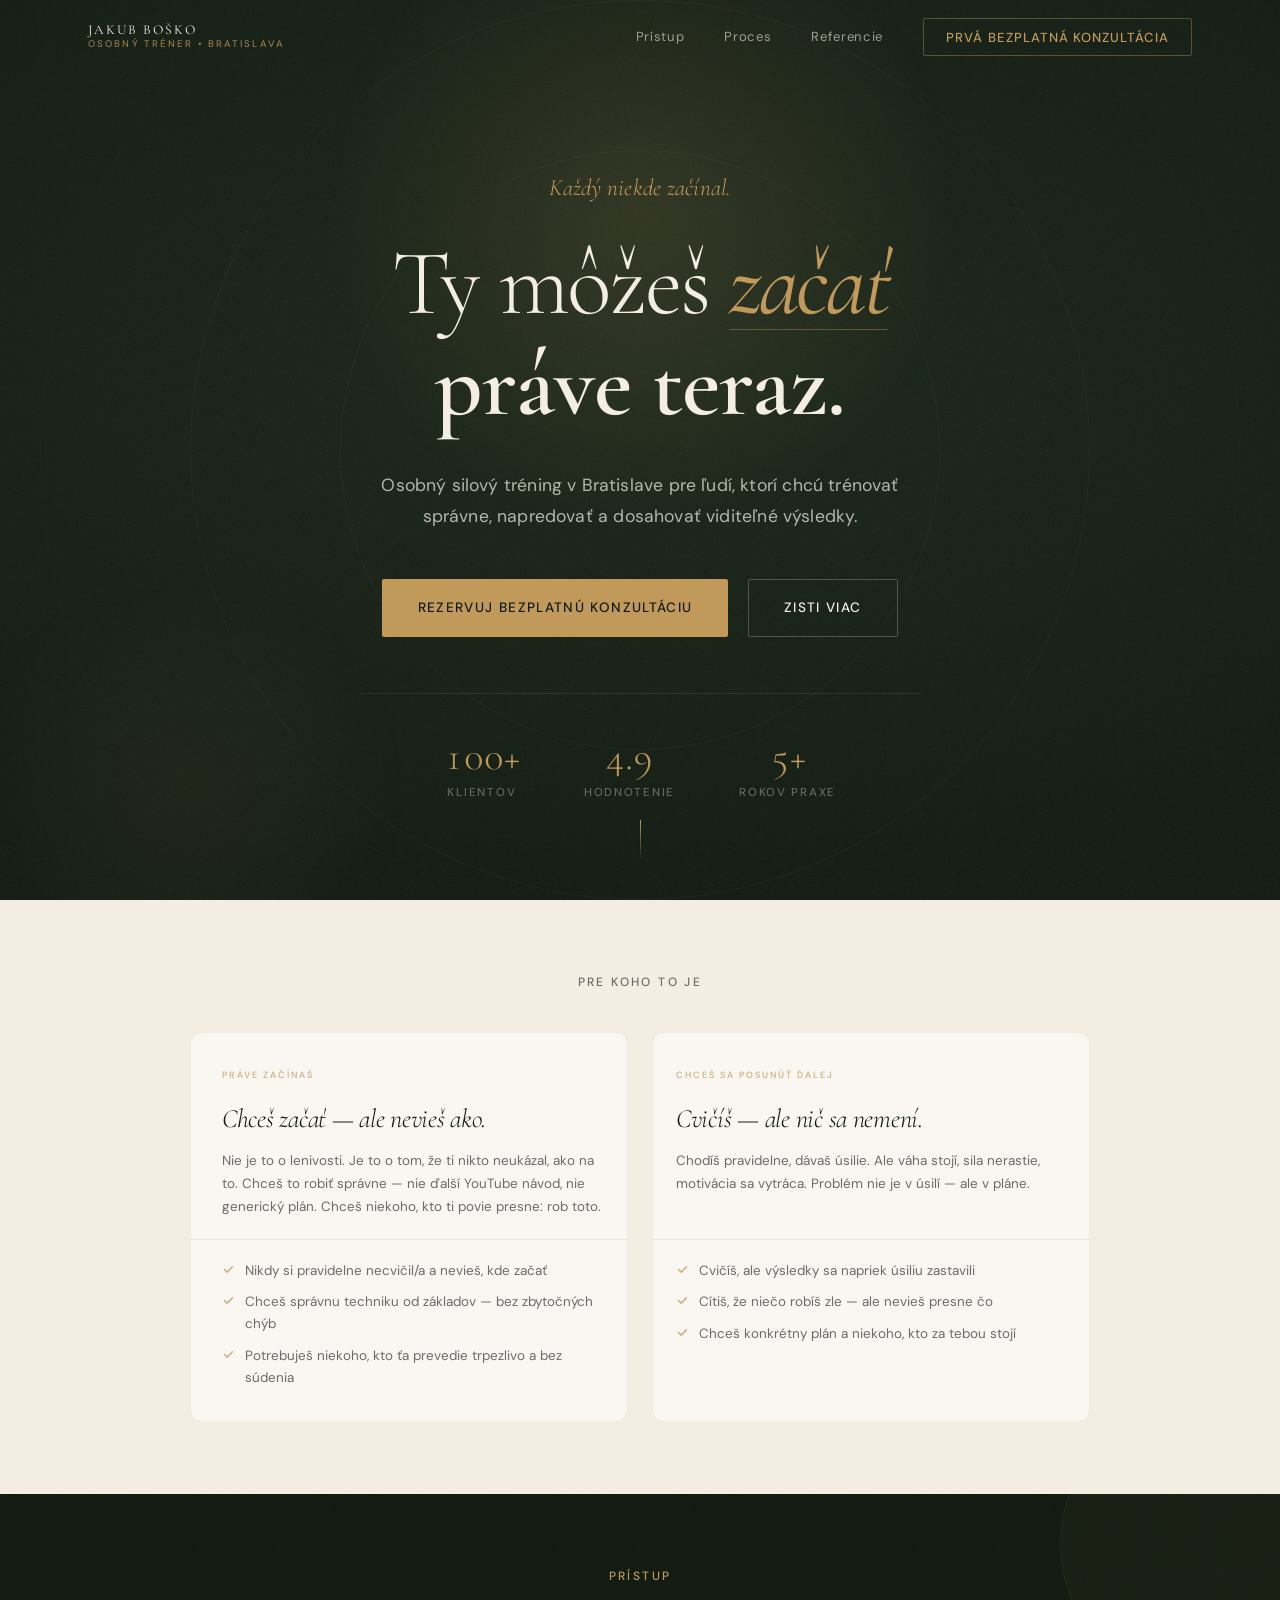
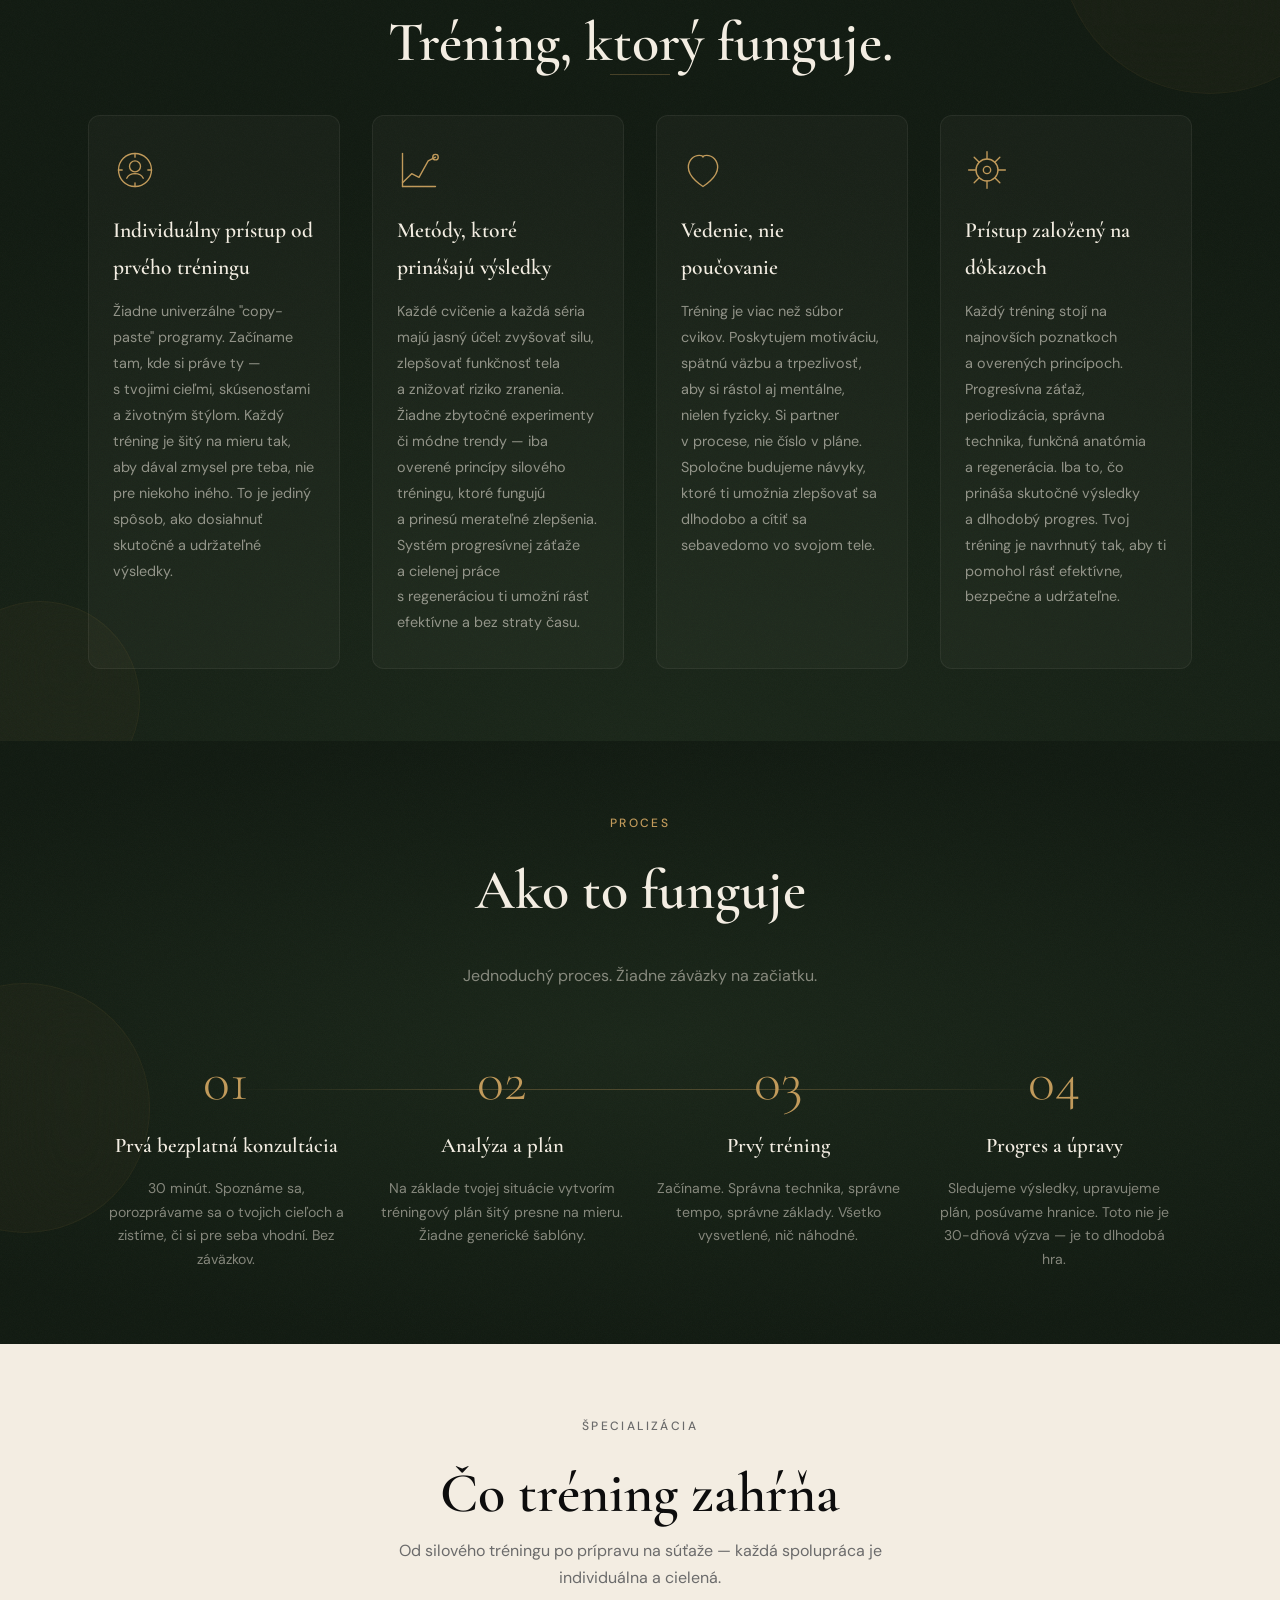
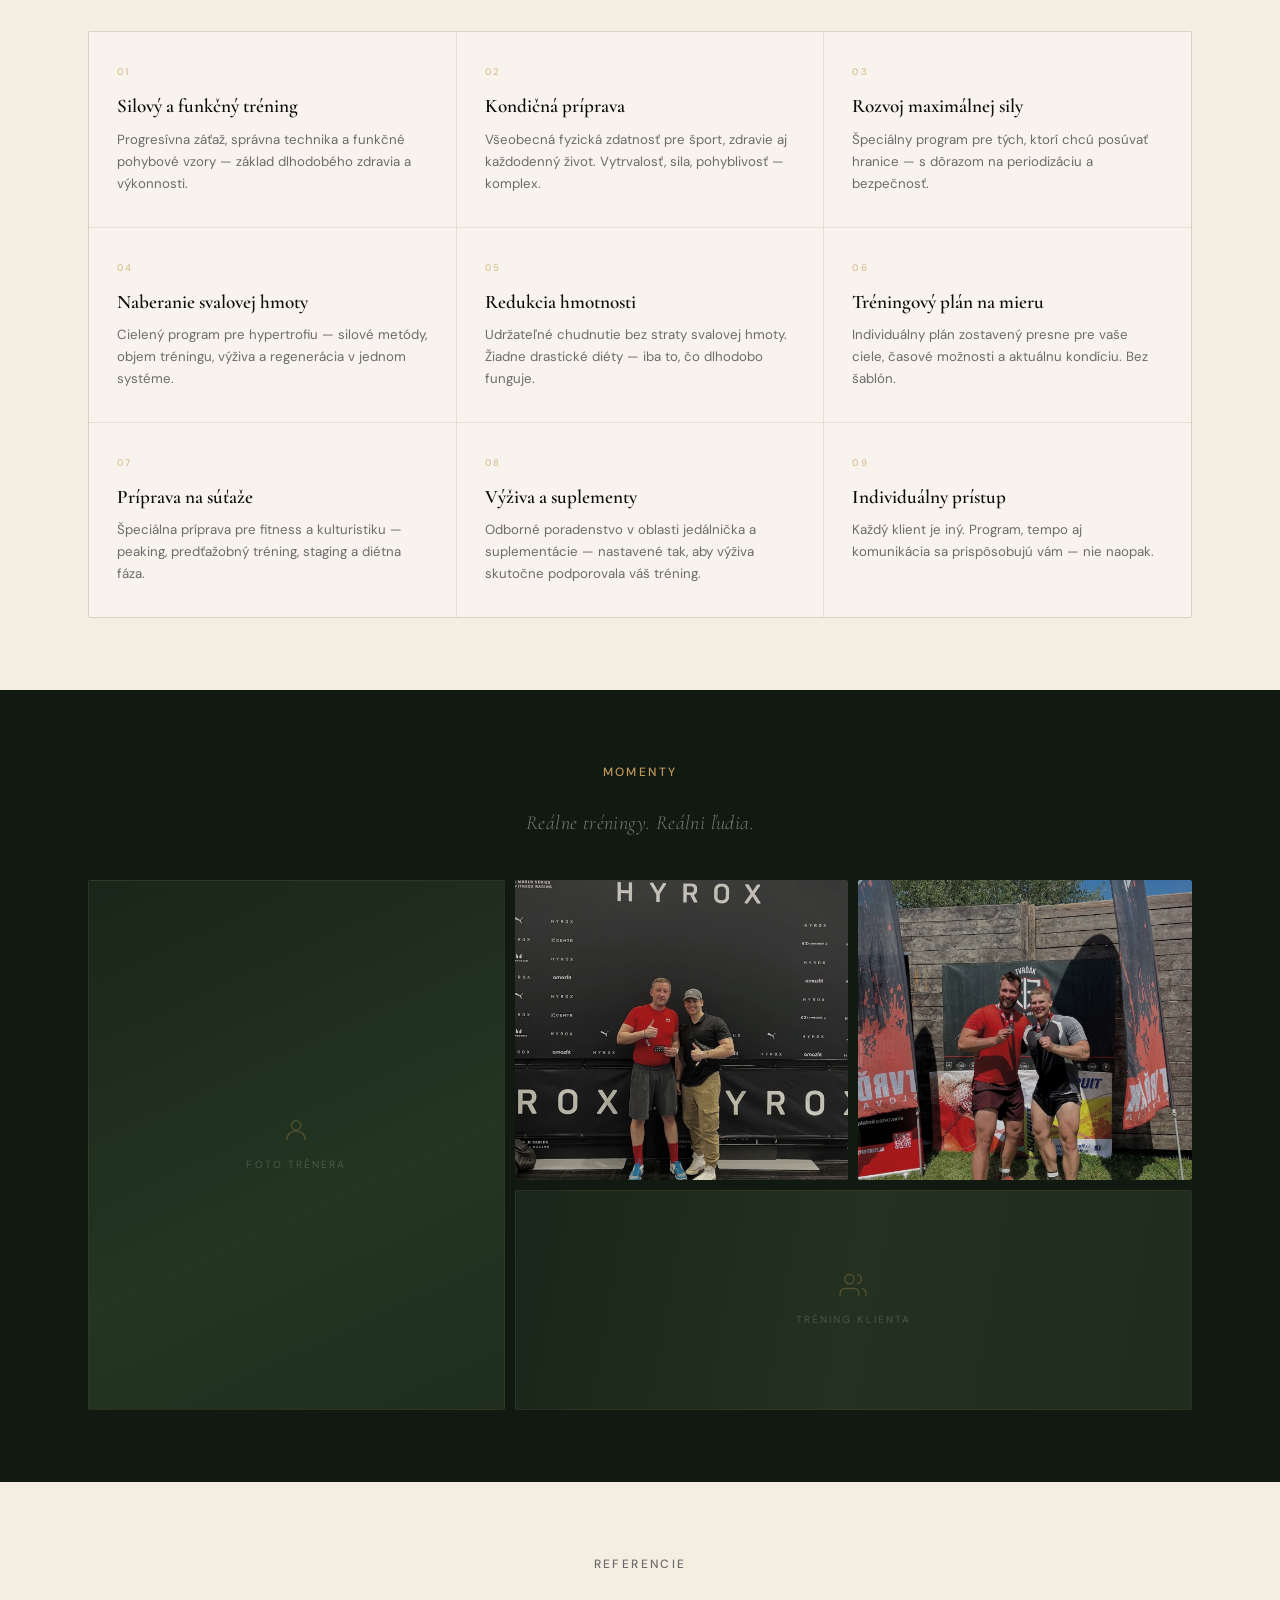
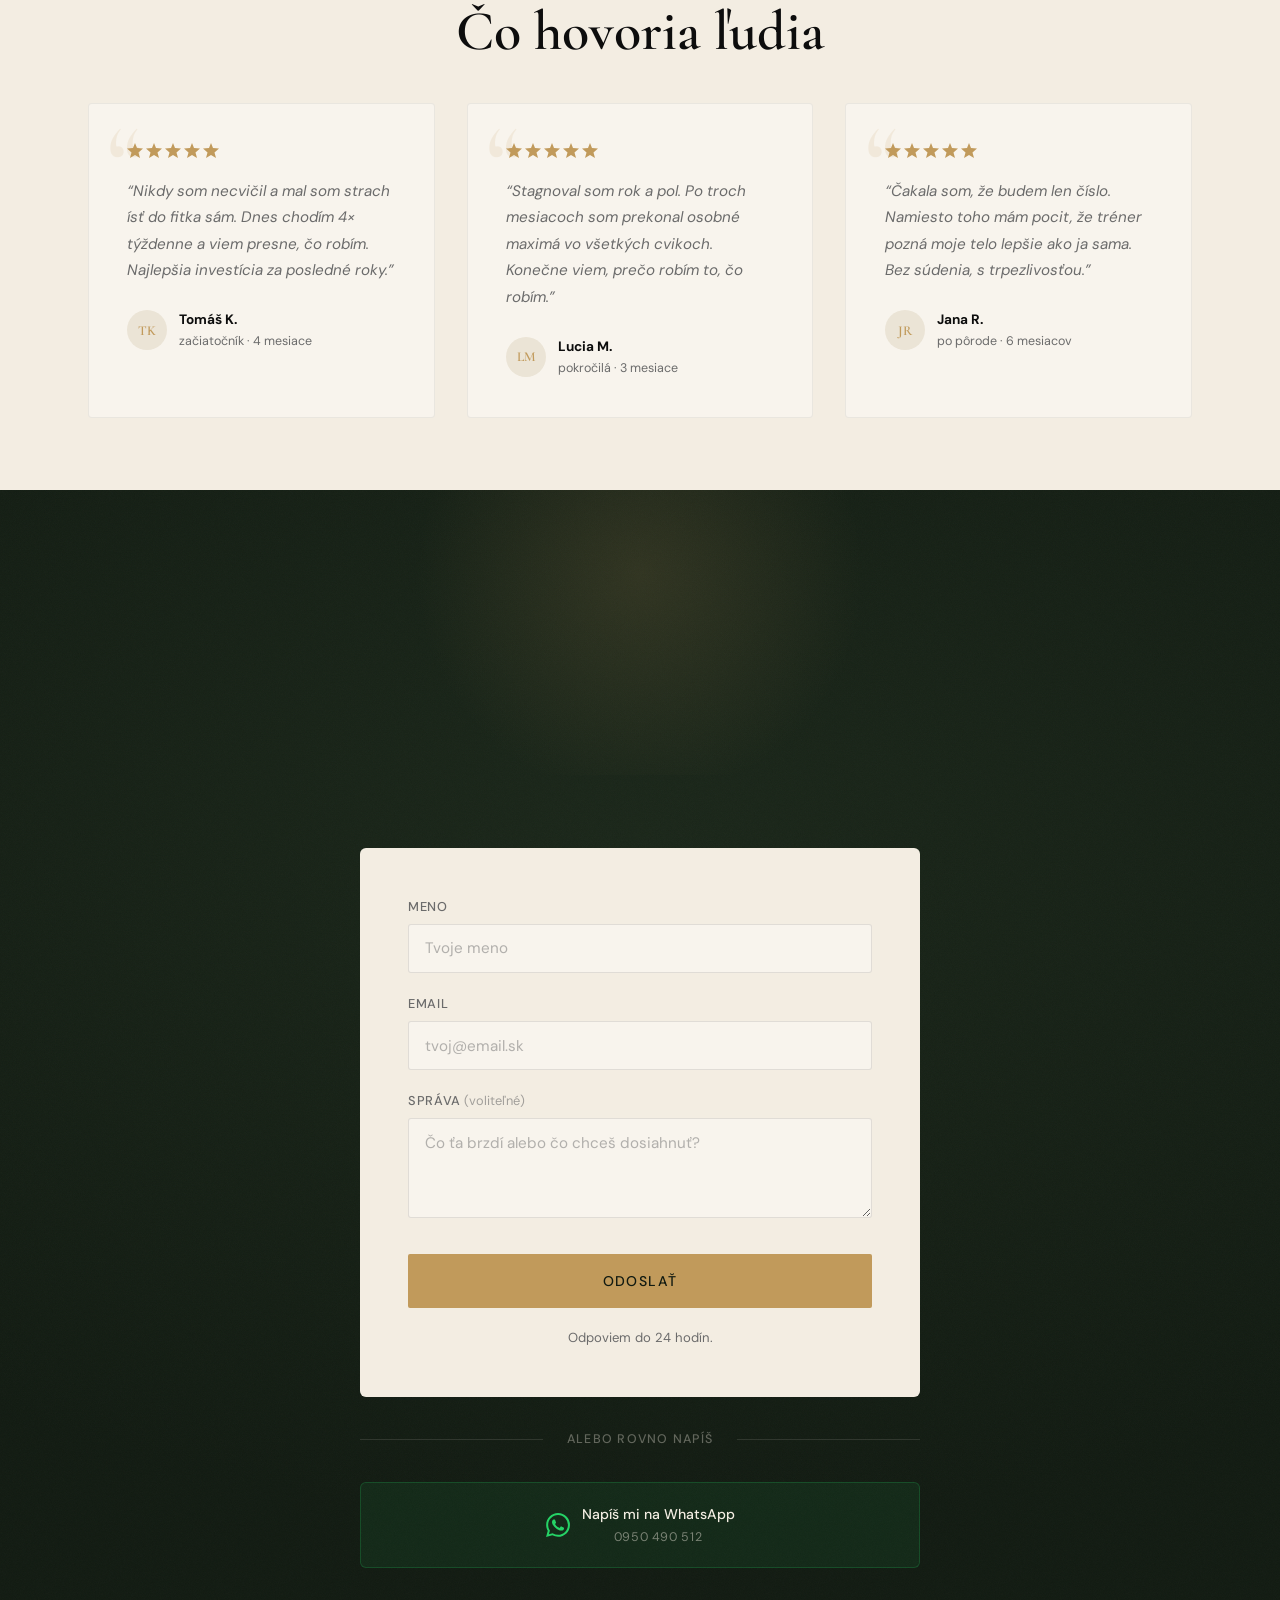
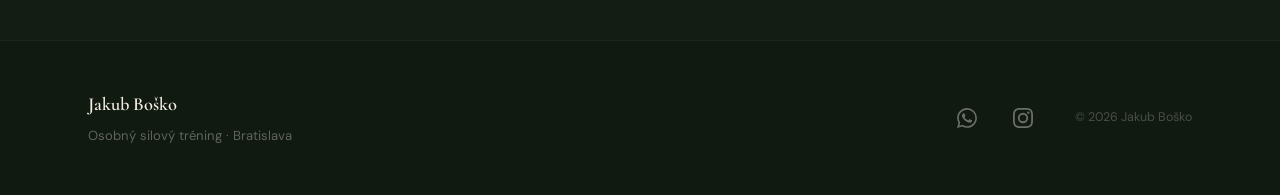
==== index.html @ a38cddc9 "Initial deploy — trenerbratislava.sk" ====
<!DOCTYPE html>
<html lang="sk">
<head>
  <meta charset="UTF-8">
  <meta name="viewport" content="width=device-width, initial-scale=1.0">

  <!-- ★ SEO: Primary meta -->
  <title>Osobný tréner Bratislava | Jakub Boško — Silový tréning na mieru</title>
  <meta name="description" content="Osobný tréner v Bratislave — individuálny silový tréning na mieru pre začiatočníkov aj pokročilých. Prvá konzultácia zdarma. Napíš na WhatsApp: 0950 490 512.">
  <meta name="keywords" content="osobný tréner Bratislava, fitness tréner Bratislava, tréning Bratislava, silový tréning Bratislava, funkčný tréning Bratislava, kondičná príprava Bratislava, kondičný tréner Bratislava, naberanie svalovej hmoty Bratislava, redukcia hmotnosti tréner Bratislava, chudnutie tréner Bratislava, rozvoj maximálnej sily, tréningový plán na mieru, individuálny prístup tréning, príprava na súťaže fitness kulturistika Bratislava, poradenstvo výživa suplementy, individuálny tréning Bratislava, súkromný tréner Bratislava, tréning na mieru Bratislava, osobný tréner pre začiatočníkov, bezplatná konzultácia tréner, Jakub Boško, personal trainer Bratislava, tréner cena Bratislava">
  <meta name="author" content="Jakub Boško">
  <meta name="robots" content="index, follow, max-snippet:-1, max-image-preview:large, max-video-preview:-1">

  <!-- ★ SEO: Geo / Lokalizácia -->
  <meta name="geo.region" content="SK-BL">
  <meta name="geo.placename" content="Bratislava">
  <meta name="geo.position" content="48.148598;17.107748">
  <meta name="ICBM" content="48.148598, 17.107748">

  <!-- ★ SEO: Canonical -->
  <link rel="canonical" href="https://www.trenerbratislava.sk">

  <!-- ★ SEO: Open Graph / Facebook -->
  <meta property="og:type" content="website">
  <meta property="og:locale" content="sk_SK">
  <meta property="og:title" content="Osobný tréner Bratislava | Jakub Boško — Silový tréning na mieru">
  <meta property="og:description" content="Individuálny silový tréning v Bratislave pre začiatočníkov aj pokročilých. Prvá konzultácia zdarma — bez záväzkov.">
  <meta property="og:site_name" content="Jakub Boško — Osobný tréner Bratislava">
  <meta property="og:url" content="https://www.trenerbratislava.sk">
  <meta property="og:image" content="https://www.trenerbratislava.sk/og-image.jpg">
  <meta property="og:image:width" content="1200">
  <meta property="og:image:height" content="630">

  <!-- ★ SEO: Twitter Card -->
  <meta name="twitter:card" content="summary_large_image">
  <meta name="twitter:title" content="Osobný tréner Bratislava | Jakub Boško">
  <meta name="twitter:description" content="Individuálny silový tréning v Bratislave. Prvá konzultácia zdarma.">
  <meta name="twitter:image" content="https://www.trenerbratislava.sk/og-image.jpg">

  <!-- Favicon — SVG inline, žiadne externé súbory -->
  <link rel="icon" href="data:image/svg+xml,<svg xmlns='http://www.w3.org/2000/svg' viewBox='0 0 32 32'><rect width='32' height='32' rx='4' fill='%231a2619'/><text x='16' y='23' text-anchor='middle' font-family='Georgia,serif' font-size='17' font-weight='600' fill='%23c19a5b'>JB</text></svg>">
  <link rel="apple-touch-icon" href="data:image/svg+xml,<svg xmlns='http://www.w3.org/2000/svg' viewBox='0 0 32 32'><rect width='32' height='32' rx='4' fill='%231a2619'/><text x='16' y='23' text-anchor='middle' font-family='Georgia,serif' font-size='17' font-weight='600' fill='%23c19a5b'>JB</text></svg>">

  <!-- Google Fonts — preconnect + neblokujúce načítanie + font-display: swap -->
  <link rel="preconnect" href="https://fonts.googleapis.com">
  <link rel="preconnect" href="https://fonts.gstatic.com" crossorigin>
  <link rel="preload" href="https://fonts.googleapis.com/css2?family=Cormorant+Garamond:ital,wght@0,300;0,400;0,600;0,700;1,300;1,400&family=DM+Sans:ital,wght@0,400;0,500;0,700;1,400&display=swap" as="style" onload="this.onload=null;this.rel='stylesheet'">
  <noscript><link href="https://fonts.googleapis.com/css2?family=Cormorant+Garamond:ital,wght@0,300;0,400;0,600;0,700;1,300;1,400&family=DM+Sans:ital,wght@0,400;0,500;0,700;1,400&display=swap" rel="stylesheet"></noscript>

  <!-- ★ SEO: Structured Data — LocalBusiness + Person + FAQ -->
  <script type="application/ld+json">
  {
    "@context": "https://schema.org",
    "@graph": [
      {
        "@type": ["LocalBusiness", "HealthClub"],
        "@id": "https://www.trenerbratislava.sk/#business",
        "name": "Jakub Boško — Osobný tréner Bratislava",
        "alternateName": ["Osobný tréner Bratislava", "Silový tréning Bratislava", "Fitness tréner Bratislava"],
        "description": "Individuálny silový tréning v Bratislave na mieru pre začiatočníkov aj pokročilých. Prvá konzultácia zdarma.",
        "url": "https://www.trenerbratislava.sk",
        "telephone": "+421950490512",
        "priceRange": "$$",
        "currenciesAccepted": "EUR",
        "areaServed": {
          "@type": "City",
          "name": "Bratislava",
          "addressCountry": "SK"
        },
        "address": {
          "@type": "PostalAddress",
          "addressLocality": "Bratislava",
          "addressCountry": "SK",
          "addressRegion": "Bratislavský kraj"
        },
        "geo": {
          "@type": "GeoCoordinates",
          "latitude": "48.148598",
          "longitude": "17.107748"
        },
        "sameAs": [
          "https://www.instagram.com/jakupos/"
        ],
        "hasOfferCatalog": {
          "@type": "OfferCatalog",
          "name": "Tréningové služby — Bratislava",
          "itemListElement": [
            {
              "@type": "Offer",
              "name": "Silový a funkčný tréning Bratislava",
              "description": "Individuálny silový a funkčný tréning na mieru v Bratislave. Progresívna záťaž, správna technika, merateľné výsledky.",
              "areaServed": "Bratislava"
            },
            {
              "@type": "Offer",
              "name": "Kondičná príprava Bratislava",
              "description": "Kondičná príprava a všeobecná fyzická zdatnosť — pre šport, zdravie aj každodenný život.",
              "areaServed": "Bratislava"
            },
            {
              "@type": "Offer",
              "name": "Rozvoj maximálnej sily",
              "description": "Špeciálny program zameraný na rozvoj maximálnej sily s dôrazom na techniku, periodizáciu a bezpečnosť.",
              "areaServed": "Bratislava"
            },
            {
              "@type": "Offer",
              "name": "Naberanie svalovej hmoty Bratislava",
              "description": "Tréning a poradenstvo pre efektívne naberanie svalovej hmoty — silové metódy, výživa, regenerácia.",
              "areaServed": "Bratislava"
            },
            {
              "@type": "Offer",
              "name": "Redukcia hmotnosti Bratislava",
              "description": "Tréningový program pre bezpečnú a udržateľnú redukciu hmotnosti bez straty svalovej hmoty.",
              "areaServed": "Bratislava"
            },
            {
              "@type": "Offer",
              "name": "Tréningový plán na mieru",
              "description": "Individuálny tréningový plán navrhnutý presne na vaše ciele, možnosti a životný štýl.",
              "areaServed": "Bratislava"
            },
            {
              "@type": "Offer",
              "name": "Príprava na súťaže vo fitness a kulturistike",
              "description": "Špeciálna príprava pre súťažných športovcov vo fitness a kulturistike — peaking, staging, diéta.",
              "areaServed": "Bratislava"
            },
            {
              "@type": "Offer",
              "name": "Poradenstvo v oblasti výživy a suplementov",
              "description": "Odborné poradenstvo v oblasti výživy, jedálnička a suplementácie pre maximalizáciu tréningových výsledkov.",
              "areaServed": "Bratislava"
            },
            {
              "@type": "Offer",
              "name": "Bezplatná úvodná konzultácia",
              "description": "30-minútová bezplatná konzultácia — bez záväzkov. Preberieme vaše ciele a navrhneme postup.",
              "price": "0",
              "priceCurrency": "EUR",
              "areaServed": "Bratislava"
            }
          ]
        },
        "knowsAbout": [
          "osobný tréning Bratislava",
          "silový tréning",
          "funkčný tréning",
          "kondičná príprava",
          "naberanie svalovej hmoty",
          "redukcia hmotnosti",
          "rozvoj maximálnej sily",
          "príprava na súťaže fitness",
          "príprava na kulturistiku",
          "poradenstvo výživa suplementy",
          "tréningový plán na mieru",
          "fitness tréning Bratislava",
          "progresívna záťaž",
          "periodizácia",
          "regenerácia",
          "funkčná anatómia",
          "tréning pre začiatočníkov",
          "kondičný tréner Bratislava"
        ]
      },
      {
        "@type": "Person",
        "@id": "https://www.trenerbratislava.sk/#trainer",
        "name": "Jakub Boško",
        "jobTitle": "Osobný tréner",
        "description": "Certifikovaný osobný tréner v Bratislave so 5+ rokmi praxe. Špecializácia na silový tréning, prácu s začiatočníkmi a postupný dlhodobý progres.",
        "worksFor": { "@id": "https://www.trenerbratislava.sk/#business" },
        "areaServed": "Bratislava",
        "sameAs": ["https://www.instagram.com/jakupos/"],
        "knowsAbout": [
          "silový tréning", "fyziológia", "periodizácia", "progresívna záťaž", "korekcia techniky"
        ]
      },
      {
        "@type": "FAQPage",
        "mainEntity": [
          {
            "@type": "Question",
            "name": "Koľko stojí osobný tréner v Bratislave?",
            "acceptedAnswer": {
              "@type": "Answer",
              "text": "Ceny osobného tréningu v Bratislave sa líšia podľa skúseností trénera a frekvencie tréningov. Prvá konzultácia s Jakubom Boškom je vždy zdarma — môžete sa dohodnúť na podmienkach bez akýchkoľvek záväzkov."
            }
          },
          {
            "@type": "Question",
            "name": "Je osobný tréning v Bratislave vhodný pre úplných začiatočníkov?",
            "acceptedAnswer": {
              "@type": "Answer",
              "text": "Áno, osobný tréning je ideálny práve pre začiatočníkov. Program začína od vašej aktuálnej úrovne — žiadne predchádzajúce skúsenosti s cvičením nie sú potrebné. Každý niekde začínal."
            }
          },
          {
            "@type": "Question",
            "name": "Kde prebieha tréning v Bratislave?",
            "acceptedAnswer": {
              "@type": "Answer",
              "text": "Tréningy prebiehajú v Bratislave. Presné miesto a čas dohodujeme individuálne pri úvodnej konzultácii podľa vašich možností a preferencií."
            }
          },
          {
            "@type": "Question",
            "name": "Ako dlho trvá prvá bezplatná konzultácia?",
            "acceptedAnswer": {
              "@type": "Answer",
              "text": "Prvá bezplatná konzultácia trvá 30 minút. Preberieme vaše aktuálne možnosti, ciele a navrhneme ďalší postup — úplne zdarma a bez akýchkoľvek záväzkov."
            }
          },
          {
            "@type": "Question",
            "name": "Aký je rozdiel medzi osobným trénerom a cvičením v bežnej fitnes posilňovni v Bratislave?",
            "acceptedAnswer": {
              "@type": "Answer",
              "text": "Osobný tréner v Bratislave vám poskytne individuálny program, korekciu techniky, motiváciu a pravidelnú spätnú väzbu — čo v bežnej posilňovni nedostanete. Výsledky sú rýchlejšie, bezpečnejšie a dlhodobejšie udržateľné."
            }
          },
          {
            "@type": "Question",
            "name": "Čo je súčasťou osobného silového tréningu?",
            "acceptedAnswer": {
              "@type": "Answer",
              "text": "Osobný silový tréning v Bratislave zahŕňa individuálny tréningový plán, detailnú korekciu techniky, progresívnu záťaž, periodizáciu a pravidelnú spätnú väzbu. Každý program vychádza z overených vedeckých princípov."
            }
          },
          {
            "@type": "Question",
            "name": "Ponúka Jakub Boško kondičnú prípravu a funkčný tréning?",
            "acceptedAnswer": {
              "@type": "Answer",
              "text": "Áno. Okrem silového tréningu ponúka Jakub Boško kondičnú prípravu, funkčný tréning, rozvoj maximálnej sily aj programy pre naberanie svalovej hmoty alebo redukciu hmotnosti — všetko individuálne na mieru v Bratislave."
            }
          },
          {
            "@type": "Question",
            "name": "Je možné sa pripraviť na fitness alebo kulturistické súťaže v Bratislave?",
            "acceptedAnswer": {
              "@type": "Answer",
              "text": "Áno, Jakub Boško poskytuje špeciálnu prípravu na súťaže vo fitness a kulturistike. Program zahŕňa peaking, periodizáciu, predťažobný tréning a diétnu prípravu — individuálne nastavené podľa vašej kategórie a termínu súťaže."
            }
          },
          {
            "@type": "Question",
            "name": "Zahŕňa tréning aj poradenstvo v oblasti výživy a suplementov?",
            "acceptedAnswer": {
              "@type": "Answer",
              "text": "Áno. Súčasťou spolupráce je odborné poradenstvo v oblasti výživy a suplementácie. Výživa a tréning spolu úzko súvisia — spoločne nastavíme jedálniček a suplementáciu tak, aby podporovali vaše konkrétne ciele."
            }
          },
          {
            "@type": "Question",
            "name": "Ako funguje tréningový plán na mieru od osobného trénera v Bratislave?",
            "acceptedAnswer": {
              "@type": "Answer",
              "text": "Tréningový plán na mieru začína úvodnou konzultáciou, kde sa preberú vaše ciele, zdravotný stav a skúsenosti. Na základe toho Jakub Boško navrhne individuálny program — bez generických šablón, postavený presne na vás."
            }
          }
        ]
      },
      {
        "@type": "WebPage",
        "@id": "https://www.trenerbratislava.sk/#webpage",
        "name": "Osobný tréner Bratislava | Jakub Boško — Silový tréning na mieru",
        "description": "Individuálny silový tréning v Bratislave pre začiatočníkov aj pokročilých. Prvá konzultácia zdarma.",
        "inLanguage": "sk-SK",
        "about": { "@id": "https://www.trenerbratislava.sk/#business" },
        "isPartOf": { "@id": "https://www.trenerbratislava.sk/#business" }
      }
    ]
  }
  </script>

  <style>
    /* ========================================
       CSS RESET & CUSTOM PROPERTIES
       ======================================== */
    *, *::before, *::after {
      margin: 0;
      padding: 0;
      box-sizing: border-box;
    }

    :root {
      /* Primárne */
      --color-deep:        #111a11;
      --color-dark:        #1a2619;
      --color-dark-mid:    #1f2e1d;

      /* Svetlé */
      --color-cream:       #f3ede2;
      --color-cream-soft:  #ebe4d6;
      --color-warm:        #f8f4ed;

      /* Akcent */
      --color-accent:      #c19a5b;
      --color-accent-light:#d4b07a;
      --color-accent-glow: rgba(193, 154, 91, 0.15);

      /* Text */
      --color-text-dark:   #0d0d0d;
      --color-text-light:  #f3ede2;
      --color-text-muted:  #6b6b6b;

      /* Typografia */
      --font-serif:   'Cormorant Garamond', Georgia, 'Times New Roman', serif;
      --font-sans:    'DM Sans', 'Segoe UI', system-ui, sans-serif;

      /* Easing */
      --ease-luxury:  cubic-bezier(0.16, 1, 0.3, 1);

      /* Rozmery */
      --container-max: 1200px;
      --section-pad-y: clamp(3.5rem, 8vh, 6.5rem);
      --section-pad-x: clamp(1.25rem, 5vw, 3rem);

      /* Navigácia */
      --nav-height: 72px;
    }

    html {
      scroll-behavior: smooth;
      -webkit-text-size-adjust: 100%;
    }

    body {
      font-family: var(--font-sans);
      font-size: 1rem;
      line-height: 1.7;
      color: var(--color-text-dark);
      background-color: var(--color-cream);
      overflow-x: hidden;
      -webkit-font-smoothing: antialiased;
      -moz-osx-font-smoothing: grayscale;
    }

    /* ========================================
       UTILITY
       ======================================== */
    .container {
      max-width: var(--container-max);
      margin: 0 auto;
      padding-left: var(--section-pad-x);
      padding-right: var(--section-pad-x);
    }

    .section-label {
      font-family: var(--font-sans);
      font-size: 0.75rem;
      font-weight: 500;
      letter-spacing: 0.2em;
      text-transform: uppercase;
      margin-bottom: 1.5rem;
    }

    .section-label--light {
      color: var(--color-accent);
    }

    .section-label--dark {
      color: var(--color-text-muted);
    }

    .section-headline {
      font-family: var(--font-serif);
      font-weight: 600;
      line-height: 1.15;
      font-size: clamp(2rem, 5vw, 3.5rem);
    }

    .section-headline--light {
      color: var(--color-text-light);
    }

    .section-headline--dark {
      color: var(--color-text-dark);
    }

    /* Scroll-driven reveal animations */
    .reveal {
      opacity: 0;
      transform: translateY(40px);
      transition: opacity 0.9s var(--ease-luxury), transform 0.9s var(--ease-luxury);
    }

    .reveal.visible {
      opacity: 1;
      transform: translateY(0);
    }

    .reveal-delay-1 { transition-delay: 0.1s; }
    .reveal-delay-2 { transition-delay: 0.2s; }
    .reveal-delay-3 { transition-delay: 0.3s; }
    .reveal-delay-4 { transition-delay: 0.4s; }

    /* Reduced motion */
    @media (prefers-reduced-motion: reduce) {
      .reveal {
        opacity: 1;
        transform: none;
        transition: none;
      }
      html { scroll-behavior: auto; }
      .hero__scroll-indicator { animation: none; }
      .intro-curtain { display: none; }
      .hero__ring,
      .hero::before,
      .hero .hero__glow,
      .hero__tagline,
      .hero__pretitle,
      .hero__title,
      .hero__subtitle,
      .hero__ctas,
      .hero__stats {
        opacity: 1;
        transform: none;
        animation: none;
      }
      .hero__ring { transform: translate(-50%, -50%); }
    }

    /* ========================================
       NOISE TEXTURE OVERLAY (reusable)
       ======================================== */
    .noise-overlay::after {
      content: '';
      position: absolute;
      inset: 0;
      opacity: 0.035;
      pointer-events: none;
      background-image: url("data:image/svg+xml,%3Csvg viewBox='0 0 256 256' xmlns='http://www.w3.org/2000/svg'%3E%3Cfilter id='n'%3E%3CfeTurbulence type='fractalNoise' baseFrequency='0.9' numOctaves='4' stitchTiles='stitch'/%3E%3C/filter%3E%3Crect width='100%25' height='100%25' filter='url(%23n)'/%3E%3C/svg%3E");
      background-repeat: repeat;
      background-size: 180px 180px;
      z-index: 1;
    }

    /* ========================================
       NAVIGÁCIA
       ======================================== */
    .nav {
      position: fixed;
      top: 0;
      left: 0;
      right: 0;
      z-index: 1000;
      height: var(--nav-height);
      display: flex;
      align-items: center;
      transition: background-color 0.5s var(--ease-luxury),
                  backdrop-filter 0.5s var(--ease-luxury),
                  box-shadow 0.5s var(--ease-luxury);
    }

    .nav--scrolled {
      background-color: rgba(17, 26, 17, 0.92);
      backdrop-filter: blur(20px);
      -webkit-backdrop-filter: blur(20px);
      box-shadow: 0 1px 0 rgba(193, 154, 91, 0.08);
    }

    .nav__inner {
      max-width: var(--container-max);
      margin: 0 auto;
      padding: 0 var(--section-pad-x);
      width: 100%;
      display: flex;
      align-items: center;
      justify-content: space-between;
    }


    .nav__logo {
      display: flex;
      flex-direction: column;
      gap: 0.15rem;
      text-decoration: none;
      position: relative;
      z-index: 1001;
    }

    .nav__logo-name {
      font-family: var(--font-serif);
      font-size: 0.85rem;
      font-weight: 400;
      color: var(--color-text-light);
      letter-spacing: 0.15em;
      text-transform: uppercase;
      line-height: 1;
    }

    .nav__logo-sub {
      font-family: var(--font-sans);
      font-size: 0.6rem;
      font-weight: 500;
      letter-spacing: 0.22em;
      text-transform: uppercase;
      color: var(--color-accent);
      opacity: 0.75;
      line-height: 1;
    }

    .nav__cta {
      font-family: var(--font-sans);
      font-size: 0.82rem;
      font-weight: 500;
      letter-spacing: 0.08em;
      text-transform: uppercase;
      color: var(--color-accent);
      text-decoration: none;
      padding: 0.6rem 1.4rem;
      border: 1px solid rgba(193, 154, 91, 0.4);
      border-radius: 2px;
      transition: all 0.35s var(--ease-luxury);
    }

    .nav__cta:hover,
    .nav__cta:focus-visible {
      background-color: var(--color-accent);
      color: var(--color-deep);
      border-color: var(--color-accent);
    }

    /* Desktop nav links */
    .nav__links {
      display: flex;
      align-items: center;
      gap: 2.5rem;
      list-style: none;
    }

    .nav__link {
      font-family: var(--font-sans);
      font-size: 0.82rem;
      font-weight: 400;
      letter-spacing: 0.05em;
      color: rgba(243, 237, 226, 0.6);
      text-decoration: none;
      transition: color 0.3s var(--ease-luxury);
    }

    .nav__link:hover,
    .nav__link:focus-visible {
      color: var(--color-text-light);
    }

    /* Hamburger */
    .nav__hamburger {
      display: none;
      flex-direction: column;
      justify-content: center;
      align-items: center;
      width: 44px;
      height: 44px;
      background: none;
      border: none;
      cursor: pointer;
      position: relative;
      z-index: 1001;
    }

    .nav__hamburger-line {
      display: block;
      width: 22px;
      height: 1.5px;
      background-color: var(--color-text-light);
      transition: all 0.4s var(--ease-luxury);
    }

    .nav__hamburger-line:nth-child(1) {
      margin-bottom: 6px;
    }

    .nav__hamburger.active .nav__hamburger-line:nth-child(1) {
      transform: rotate(45deg) translate(2.5px, 2.5px);
    }

    .nav__hamburger.active .nav__hamburger-line:nth-child(2) {
      transform: rotate(-45deg) translate(2.5px, -2.5px);
    }

    /* Mobile overlay */
    .nav__overlay {
      position: fixed;
      inset: 0;
      background-color: rgba(17, 26, 17, 0.97);
      backdrop-filter: blur(30px);
      -webkit-backdrop-filter: blur(30px);
      display: flex;
      flex-direction: column;
      align-items: center;
      justify-content: center;
      gap: 2.5rem;
      z-index: 999;
      opacity: 0;
      pointer-events: none;
      transition: opacity 0.5s var(--ease-luxury);
    }

    .nav__overlay.open {
      opacity: 1;
      pointer-events: all;
    }

    .nav__overlay-link {
      font-family: var(--font-serif);
      font-size: clamp(1.8rem, 5vw, 2.5rem);
      font-weight: 300;
      color: var(--color-text-light);
      text-decoration: none;
      opacity: 0;
      transform: translateY(20px);
      transition: opacity 0.5s var(--ease-luxury), transform 0.5s var(--ease-luxury), color 0.3s;
    }

    .nav__overlay.open .nav__overlay-link {
      opacity: 1;
      transform: translateY(0);
    }

    .nav__overlay.open .nav__overlay-link:nth-child(1) { transition-delay: 0.1s; }
    .nav__overlay.open .nav__overlay-link:nth-child(2) { transition-delay: 0.15s; }
    .nav__overlay.open .nav__overlay-link:nth-child(3) { transition-delay: 0.2s; }
    .nav__overlay.open .nav__overlay-link:nth-child(4) { transition-delay: 0.25s; }
    .nav__overlay.open .nav__overlay-link:nth-child(5) { transition-delay: 0.3s; }
    .nav__overlay.open .nav__overlay-link:nth-child(6) { transition-delay: 0.35s; }

    .nav__overlay-link:hover {
      color: var(--color-accent);
    }

    @media (max-width: 767px) {
      .nav__links { display: none; }
      .nav__hamburger { display: flex; }

      .nav__logo-name { font-size: 0.75rem; letter-spacing: 0.1em; }
      .nav__logo-sub { font-size: 0.55rem; letter-spacing: 0.18em; }
    }

    /* ========================================
       INTRO CURTAIN — cinematic reveal
       ======================================== */
    .intro-curtain {
      position: fixed;
      inset: 0;
      z-index: 10000;
      background: var(--color-deep);
      display: flex;
      align-items: center;
      justify-content: center;
      pointer-events: all;
    }

    .intro-curtain__title {
      font-family: var(--font-serif);
      font-size: clamp(1.4rem, 3vw, 2rem);
      font-weight: 600;
      color: var(--color-accent);
      letter-spacing: 0.05em;
      opacity: 0;
      transform: scale(0.95);
      animation: introLogoIn 0.8s var(--ease-luxury) 0.2s forwards;
    }

    .intro-curtain__line {
      display: block;
      width: 0;
      height: 1px;
      background: var(--color-accent);
      margin: 0.6rem auto;
      animation: introLineExpand 0.6s var(--ease-luxury) 0.6s forwards;
    }

    .intro-curtain__name {
      font-family: var(--font-sans);
      font-size: clamp(0.7rem, 1.5vw, 0.85rem);
      font-weight: 500;
      letter-spacing: 0.2em;
      text-transform: uppercase;
      color: rgba(243, 237, 226, 0.4);
      opacity: 0;
      transform: translateY(8px);
      animation: introLogoIn 0.7s var(--ease-luxury) 0.5s forwards;
    }

    @keyframes introLogoIn {
      to { opacity: 1; transform: scale(1); }
    }

    @keyframes introLineExpand {
      to { width: 60px; }
    }

    .intro-curtain.exit {
      animation: curtainExit 0.7s var(--ease-luxury) forwards;
    }

    @keyframes curtainExit {
      0% { opacity: 1; }
      100% { opacity: 0; pointer-events: none; }
    }

    .intro-curtain.done {
      display: none;
    }

    /* ========================================
       HERO SEKCIA
       ======================================== */
    .hero {
      position: relative;
      min-height: 100vh;
      display: flex;
      align-items: center;
      justify-content: center;
      text-align: center;
      padding-top: var(--nav-height);
      background: radial-gradient(ellipse 80% 60% at 50% 40%, var(--color-dark) 0%, var(--color-deep) 100%);
      overflow: hidden;
    }

    /* Accent glow — top, animated burst */
    .hero::before {
      content: '';
      position: absolute;
      top: -15%;
      left: 50%;
      transform: translateX(-50%) scale(0.6);
      width: 700px;
      height: 700px;
      background: radial-gradient(circle, var(--color-accent-glow) 0%, transparent 65%);
      pointer-events: none;
      z-index: 1;
      opacity: 0;
      animation: glowBurst 2.5s var(--ease-luxury) 1.4s forwards;
    }

    @keyframes glowBurst {
      0% { opacity: 0; transform: translateX(-50%) scale(0.4); }
      60% { opacity: 1; transform: translateX(-50%) scale(1.1); }
      100% { opacity: 1; transform: translateX(-50%) scale(1); }
    }

    /* Secondary glow — bottom left */
    .hero .hero__glow {
      position: absolute;
      bottom: -10%;
      left: -5%;
      width: 500px;
      height: 400px;
      background: radial-gradient(circle, rgba(193, 154, 91, 0.06) 0%, transparent 70%);
      pointer-events: none;
      z-index: 0;
      opacity: 0;
      animation: heroFadeIn 2s var(--ease-luxury) 2s forwards;
    }

    .hero__content {
      position: relative;
      z-index: 2;
      padding: 0 var(--section-pad-x);
      max-width: 800px;
    }

    .hero__pretitle {
      font-family: var(--font-serif);
      font-size: clamp(1.05rem, 2.5vw, 1.45rem);
      font-weight: 300;
      font-style: italic;
      color: var(--color-accent);
      margin-bottom: 1.6rem;
      letter-spacing: 0.01em;
      opacity: 0;
      transform: translateY(20px);
      animation: heroFadeIn 1.4s var(--ease-luxury) 1.8s forwards;
    }

    .hero__title {
      font-family: var(--font-serif);
      font-size: clamp(3rem, 8vw, 5.8rem);
      font-weight: 300;
      color: var(--color-text-light);
      line-height: 1.08;
      margin-bottom: 2.2rem;
      letter-spacing: -0.025em;
      opacity: 0;
      transform: translateY(20px);
      animation: heroFadeIn 1.4s var(--ease-luxury) 2.1s forwards;
    }

    .hero__title em {
      font-style: italic;
      font-weight: 400;
      color: var(--color-accent);
      position: relative;
      display: inline-block;
    }

    .hero__title em::after {
      content: '';
      position: absolute;
      left: 0;
      bottom: 0.05em;
      width: 100%;
      height: 1px;
      background: var(--color-accent);
      opacity: 0.4;
      transform: scaleX(0);
      transform-origin: left;
      animation: underlineReveal 1s var(--ease-luxury) 3s forwards;
    }

    .hero__title-accent {
      font-weight: 600;
      letter-spacing: -0.01em;
    }

    @keyframes underlineReveal {
      to { transform: scaleX(1); }
    }

    .hero__subtitle {
      font-family: var(--font-sans);
      font-size: clamp(0.95rem, 2vw, 1.1rem);
      color: rgba(243, 237, 226, 0.72);
      max-width: 560px;
      margin: 0 auto 3rem;
      line-height: 1.75;
      letter-spacing: 0.01em;
      opacity: 0;
      transform: translateY(20px);
      animation: heroFadeIn 1.4s var(--ease-luxury) 2.5s forwards;
    }

    .hero__ctas {
      display: flex;
      gap: 1.25rem;
      justify-content: center;
      flex-wrap: wrap;
      opacity: 0;
      transform: translateY(20px);
      animation: heroFadeIn 1.4s var(--ease-luxury) 2.9s forwards;
    }

    @keyframes heroFadeIn {
      to {
        opacity: 1;
        transform: translateY(0);
      }
    }

    /* CTA buttons */
    .btn {
      display: inline-flex;
      align-items: center;
      justify-content: center;
      font-family: var(--font-sans);
      font-size: 0.85rem;
      font-weight: 500;
      letter-spacing: 0.1em;
      text-transform: uppercase;
      text-decoration: none;
      padding: 1rem 2.2rem;
      border-radius: 2px;
      cursor: pointer;
      transition: all 0.4s var(--ease-luxury);
      border: none;
    }

    .btn--primary {
      background-color: var(--color-accent);
      color: var(--color-deep);
      box-shadow: 0 0 0 0 var(--color-accent-glow);
    }

    .btn--primary:hover,
    .btn--primary:focus-visible {
      background-color: var(--color-accent-light);
      box-shadow: 0 0 40px 8px var(--color-accent-glow);
      transform: translateY(-2px);
    }

    .btn--ghost {
      background: transparent;
      color: var(--color-text-light);
      border: 1px solid rgba(243, 237, 226, 0.25);
    }

    .btn--ghost:hover,
    .btn--ghost:focus-visible {
      border-color: var(--color-text-light);
      background: rgba(243, 237, 226, 0.05);
    }

    /* Hero stats bar */
    .hero__stats {
      display: flex;
      justify-content: center;
      gap: clamp(2rem, 5vw, 4rem);
      margin-top: 3.5rem;
      padding-top: 2.5rem;
      border-top: 1px solid rgba(193, 154, 91, 0.15);
      opacity: 0;
      transform: translateY(30px);
      animation: heroFadeIn 1.4s var(--ease-luxury) 3.3s forwards;
    }

    .hero__stat {
      text-align: center;
    }

    .hero__stat-number {
      font-family: var(--font-serif);
      font-size: clamp(1.8rem, 4vw, 2.5rem);
      font-weight: 300;
      color: var(--color-accent);
      line-height: 1.1;
    }

    .hero__stat-label {
      font-family: var(--font-sans);
      font-size: 0.72rem;
      font-weight: 500;
      letter-spacing: 0.15em;
      text-transform: uppercase;
      color: rgba(243, 237, 226, 0.35);
      margin-top: 0.35rem;
    }

    /* Hero decorative ring — animated expand */
    .hero__ring {
      position: absolute;
      border-radius: 50%;
      border: 1px solid rgba(193, 154, 91, 0.06);
      pointer-events: none;
      z-index: 0;
      top: 50%;
      left: 50%;
      opacity: 0;
      transform: translate(-50%, -50%) scale(0.3);
    }

    .hero__ring--1 {
      width: 600px;
      height: 600px;
      animation: ringExpand 2s var(--ease-luxury) 1.5s forwards;
    }

    .hero__ring--2 {
      width: 900px;
      height: 900px;
      animation: ringExpand 2.2s var(--ease-luxury) 1.8s forwards;
    }

    .hero__ring--3 {
      width: 1200px;
      height: 1200px;
      border-color: rgba(193, 154, 91, 0.03);
      animation: ringExpand 2.4s var(--ease-luxury) 2.1s forwards;
    }

    @keyframes ringExpand {
      0% { opacity: 0; transform: translate(-50%, -50%) scale(0.3); }
      100% { opacity: 1; transform: translate(-50%, -50%) scale(1); }
    }

    /* Hero tagline */
    .hero__tagline {
      font-family: var(--font-sans);
      font-size: 0.68rem;
      font-weight: 500;
      letter-spacing: 0.3em;
      text-transform: uppercase;
      color: rgba(243, 237, 226, 0.22);
      margin-bottom: 2.8rem;
      opacity: 0;
      transform: translateY(20px);
      animation: heroFadeIn 1.4s var(--ease-luxury) 1.5s forwards;
    }

    .hero__tagline span {
      display: inline-block;
      width: 32px;
      height: 1px;
      background: linear-gradient(90deg, transparent, var(--color-accent), transparent);
      vertical-align: middle;
      margin: 0 0.75rem;
      opacity: 0.5;
    }

    @media (max-width: 500px) {
      .hero__stats {
        gap: 1.5rem;
      }
      .hero__stat-number {
        font-size: 1.5rem;
      }
    }

    /* Scroll indicator */
    .hero__scroll-indicator {
      position: absolute;
      bottom: 2.5rem;
      left: 50%;
      transform: translateX(-50%);
      z-index: 2;
      display: flex;
      flex-direction: column;
      align-items: center;
      gap: 0.5rem;
      opacity: 0;
      animation: heroFadeIn 1.4s var(--ease-luxury) 3.7s forwards;
    }

    .hero__scroll-line {
      width: 1px;
      height: 40px;
      background: linear-gradient(to bottom, var(--color-accent), transparent);
      animation: scrollBounce 2s var(--ease-luxury) infinite;
    }

    @keyframes scrollBounce {
      0%, 100% { transform: translateY(0); opacity: 0.6; }
      50% { transform: translateY(10px); opacity: 1; }
    }

    /* ========================================
       IDENTIFIKÁCIA — light card style
       ======================================== */
    .identify {
      background-color: var(--color-cream);
      padding: var(--section-pad-y) 0;
    }

    .identify__inner {
      max-width: 900px;
      margin: 0 auto;
    }

    .identify__heading {
      text-align: center;
      margin-bottom: 2.5rem;
    }

    /* Flat grid: rovnaký grid riadok = rovnaká výška = bulletky vždy
       v jednej línii. Card vizuál cez ::before / ::after pseudo-elementy. */
    .identify__groups {
      display: grid;
      grid-template-columns: 1fr 1fr;
      grid-template-rows: auto auto auto; /* top | divider | list */
      column-gap: 1.5rem;
      row-gap: 0;
      position: relative;
    }

    /* Card backgrounds — pseudo-elementy pokrývajú celú výšku gridu */
    .identify__groups::before,
    .identify__groups::after {
      content: '';
      position: absolute;
      top: 0;
      bottom: 0;
      width: calc(50% - 0.75rem);
      background: rgba(255, 255, 255, 0.58);
      border: 1px solid rgba(193, 154, 91, 0.15);
      border-radius: 12px;
      pointer-events: none;
      z-index: 0;
    }

    .identify__groups::before { left: 0; }
    .identify__groups::after  { right: 0; }

    /* Každá bunka musí byť nad pseudo-pozadím */
    .identify__col--l,
    .identify__col--r {
      position: relative;
      z-index: 1;
    }

    .identify__col--l { padding-left: 2rem;  padding-right: 1.5rem; }
    .identify__col--r { padding-left: 1.5rem; padding-right: 2rem; }

    /* Riadok 1 — top obsah */
    .identify__col-top  { padding-top: 2.25rem; }

    /* Riadok 3 — zoznamy */
    .identify__group-list { padding-bottom: 2rem; }

    .identify__group-label {
      display: block;
      font-family: var(--font-sans);
      font-size: 0.57rem;
      font-weight: 500;
      letter-spacing: 0.22em;
      text-transform: uppercase;
      color: var(--color-accent);
      opacity: 0.8;
      margin-bottom: 1.25rem;
    }

    .identify__group-quote {
      font-family: var(--font-serif);
      font-size: clamp(1.3rem, 2.4vw, 1.65rem);
      font-style: italic;
      font-weight: 300;
      color: var(--color-deep);
      line-height: 1.2;
      margin-bottom: 0.85rem;
      letter-spacing: -0.01em;
    }

    .identify__group-detail {
      font-family: var(--font-sans);
      font-size: 0.84rem;
      color: var(--color-text-muted);
      line-height: 1.72;
    }

    /* Riadok 2 — oddeľovač */
    .identify__group-divider {
      display: block;
      height: 1px;
      background: rgba(193, 154, 91, 0.2);
      margin: 1.25rem 0;
      position: relative;
      z-index: 1;
    }

    .identify__group-list {
      list-style: none;
      display: flex;
      flex-direction: column;
      gap: 0.6rem;
    }

    .identify__group-item {
      display: flex;
      align-items: flex-start;
      gap: 0.65rem;
      font-family: var(--font-sans);
      font-size: 0.84rem;
      color: var(--color-text-muted);
      line-height: 1.65;
    }

    .identify__check {
      flex-shrink: 0;
      width: 13px;
      height: 13px;
      margin-top: 3px;
      stroke: var(--color-accent);
      fill: none;
      stroke-width: 2.5;
      stroke-linecap: round;
      stroke-linejoin: round;
      opacity: 0.75;
    }

    @media (max-width: 640px) {
      .identify__groups {
        grid-template-columns: 1fr;
        grid-template-rows: none;
      }

      .identify__groups::before,
      .identify__groups::after {
        display: none;
      }

      .identify__col--l,
      .identify__col--r {
        background: rgba(255, 255, 255, 0.58);
        border: 1px solid rgba(193, 154, 91, 0.15);
        border-radius: 12px;
        padding-left: 1.5rem;
        padding-right: 1.5rem;
      }
    }

    /* ========================================
       FILOZOFIA / PRÍSTUP
       ======================================== */
    .approach {
      background: radial-gradient(ellipse 100% 70% at 50% 100%, var(--color-dark) 0%, var(--color-deep) 100%);
      position: relative;
      padding: var(--section-pad-y) 0;
      overflow: hidden;
    }

    .approach__header {
      text-align: center;
      margin-bottom: 2.5rem;
    }

    .approach__subtitle {
      font-family: var(--font-serif);
      font-size: clamp(1rem, 2vw, 1.2rem);
      font-weight: 300;
      font-style: italic;
      color: rgba(243, 237, 226, 0.5);
      margin-top: 1rem;
    }

    .approach__grid {
      display: grid;
      grid-template-columns: repeat(4, 1fr);
      gap: 2rem;
      align-items: stretch;
    }

    .approach-col {
      display: flex;
      flex-direction: column;
      text-align: left;
      background: rgba(243, 237, 226, 0.03);
      border: 1px solid rgba(243, 237, 226, 0.06);
      border-radius: 12px;
      padding: 2rem 1.5rem 2rem;
      transition: background 0.4s var(--ease-luxury), border-color 0.4s var(--ease-luxury);
    }

    .approach-col:hover {
      background: rgba(243, 237, 226, 0.05);
      border-color: rgba(200, 170, 110, 0.15);
    }

    .approach-col__icon {
      width: 44px;
      height: 44px;
      margin: 0 0 1.25rem;
      color: var(--color-accent);
      flex-shrink: 0;
    }

    .approach-col__icon svg {
      width: 100%;
      height: 100%;
      stroke: currentColor;
      fill: none;
      stroke-width: 1.5;
      stroke-linecap: round;
      stroke-linejoin: round;
    }

    .approach-col__title {
      font-family: var(--font-serif);
      font-size: clamp(1.15rem, 2vw, 1.35rem);
      font-weight: 600;
      color: var(--color-text-light);
      margin-bottom: 0.85rem;
      min-height: 2.7em;
      display: flex;
      align-items: flex-end;
    }

    .approach-col__text {
      font-size: 0.9rem;
      color: rgba(243, 237, 226, 0.55);
      line-height: 1.8;
      flex-grow: 1;
    }

    @media (max-width: 1000px) {
      .approach__grid {
        grid-template-columns: repeat(2, 1fr);
        gap: 1.5rem;
      }

      .approach-col__title {
        min-height: auto;
      }
    }

    /* Carousel UI — skryté na desktope, viditeľné na mobile */
    .approach__carousel-ui {
      display: none;
    }

    @media (max-width: 767px) {
      .approach__carousel-ui {
        display: flex;
        flex-direction: column;
        align-items: center;
        gap: 1rem;
        margin-top: 1.5rem;
      }

      /* Dots */
      .approach__dots {
        display: flex;
        align-items: center;
        gap: 0.5rem;
      }

      .approach__dot {
        width: 6px;
        height: 6px;
        border-radius: 3px;
        background: rgba(193, 154, 91, 0.2);
        border: none;
        padding: 0;
        cursor: pointer;
        transition: all 0.4s cubic-bezier(0.16, 1, 0.3, 1);
      }

      .approach__dot--active {
        background: var(--color-accent);
        width: 22px;
      }

      /* Progress track */
      .approach__progress-track {
        width: 80px;
        height: 1px;
        background: rgba(193, 154, 91, 0.12);
        border-radius: 1px;
        overflow: hidden;
        display: none; /* nahradené dots */
      }

      .approach__progress-fill {
        height: 100%;
        background: var(--color-accent);
        border-radius: 1px;
        transition: width 0.3s ease;
        width: 25%;
      }

      /* Swipe hint — objaví sa, po 2.5s zmizne */
      .approach__swipe-hint {
        display: flex;
        align-items: center;
        gap: 0.5rem;
        font-family: var(--font-sans);
        font-size: 0.62rem;
        letter-spacing: 0.2em;
        text-transform: uppercase;
        color: rgba(193, 154, 91, 0.35);
        animation: swipeHintFade 3.5s var(--ease-luxury) 0.8s both;
      }

      .approach__swipe-hint svg {
        width: 16px;
        height: 16px;
        stroke: rgba(193, 154, 91, 0.35);
        fill: none;
        stroke-width: 1.5;
        animation: swipeArrow 1.5s var(--ease-luxury) 0.8s 2;
      }

      @keyframes swipeHintFade {
        0%   { opacity: 0; transform: translateY(4px); }
        15%  { opacity: 1; transform: translateY(0); }
        75%  { opacity: 1; }
        100% { opacity: 0; }
      }

      @keyframes swipeArrow {
        0%   { transform: translateX(0); }
        50%  { transform: translateX(4px); }
        100% { transform: translateX(0); }
      }
    }

    @media (max-width: 600px) {
      .approach-col {
        flex: 0 0 86vw;
      }
    }

    @media (max-width: 380px) {
      .approach-col {
        flex: 0 0 90vw;
        padding: 1.5rem 1.25rem;
      }
    }

    /* ========================================
       /* audience CSS odstránené — sekcia zlúčená do .identify */

    /* ========================================
       PROCES
       ======================================== */
    .process {
      background: radial-gradient(ellipse 80% 50% at 50% 50%, var(--color-dark) 0%, var(--color-deep) 100%);
      position: relative;
      padding: var(--section-pad-y) 0;
      overflow: hidden;
    }

    .process__header {
      text-align: center;
      margin-bottom: 2.5rem;
    }

    .process__subtext {
      text-align: center;
      font-size: 1rem;
      color: rgba(243, 237, 226, 0.5);
      margin-bottom: 4rem;
    }

    .process__timeline {
      display: grid;
      grid-template-columns: repeat(4, 1fr);
      gap: 0;
      position: relative;
    }

    /* Connecting line */
    .process__timeline::before {
      content: '';
      position: absolute;
      top: 36px;
      left: 12.5%;
      right: 12.5%;
      height: 1px;
      background: linear-gradient(to right, transparent, var(--color-accent), var(--color-accent), transparent);
      opacity: 0.3;
    }

    .process-step {
      text-align: center;
      padding: 0 1rem;
      position: relative;
    }

    .process-step__number {
      font-family: var(--font-serif);
      font-size: clamp(2.5rem, 5vw, 3.5rem);
      font-weight: 300;
      color: var(--color-accent);
      line-height: 1;
      margin-bottom: 1.2rem;
      position: relative;
      z-index: 2;
    }

    .process-step__title {
      font-family: var(--font-serif);
      font-size: clamp(1.1rem, 2vw, 1.3rem);
      font-weight: 600;
      color: var(--color-text-light);
      margin-bottom: 0.8rem;
    }

    .process-step__text {
      font-size: 0.88rem;
      color: rgba(243, 237, 226, 0.5);
      line-height: 1.7;
    }

    @media (max-width: 900px) {
      .process__timeline {
        grid-template-columns: 1fr;
        gap: 3rem;
        max-width: 500px;
        margin: 0 auto;
        padding-left: 3rem;
      }

      .process__timeline::before {
        top: 0;
        bottom: 0;
        left: 0;
        right: auto;
        width: 1px;
        height: 100%;
      }

      .process-step {
        text-align: left;
        padding: 0;
      }

      .process-step__number {
        position: absolute;
        left: -3rem;
        top: -0.2rem;
        font-size: 1.5rem;
      }
    }

    /* ========================================
       ŠPECIALITY / SLUŽBY
       ======================================== */
    .services {
      background-color: var(--color-cream);
      padding: var(--section-pad-y) 0;
    }

    .services__header {
      text-align: center;
      margin-bottom: 2.5rem;
    }

    .services__intro {
      font-family: var(--font-sans);
      font-size: clamp(0.9rem, 1.8vw, 1rem);
      color: var(--color-text-muted);
      max-width: 500px;
      margin: 0.75rem auto 0;
      line-height: 1.7;
    }

    .services__grid {
      display: grid;
      grid-template-columns: repeat(3, 1fr);
      gap: 1px;
      background: rgba(0,0,0,0.06);
      border: 1px solid rgba(0,0,0,0.06);
      border-radius: 2px;
      overflow: hidden;
    }

    .services__item {
      background: var(--color-warm);
      padding: 2rem 1.75rem;
      position: relative;
      transition: background 0.35s var(--ease-luxury);
    }

    .services__item::before {
      content: '';
      position: absolute;
      left: 0;
      top: 0;
      bottom: 0;
      width: 2px;
      background: var(--color-accent);
      transform: scaleY(0);
      transform-origin: bottom;
      transition: transform 0.4s var(--ease-luxury);
    }

    .services__item:hover {
      background: #f0ece3;
    }

    .services__item:hover::before {
      transform: scaleY(1);
    }

    .services__number {
      font-family: var(--font-sans);
      font-size: 0.6rem;
      font-weight: 500;
      letter-spacing: 0.25em;
      color: var(--color-accent);
      opacity: 0.6;
      display: block;
      margin-bottom: 0.85rem;
    }

    .services__name {
      font-family: var(--font-serif);
      font-size: clamp(1rem, 1.8vw, 1.2rem);
      font-weight: 600;
      color: var(--color-text-dark);
      line-height: 1.3;
      margin-bottom: 0.6rem;
    }

    .services__desc {
      font-family: var(--font-sans);
      font-size: 0.83rem;
      color: var(--color-text-muted);
      line-height: 1.65;
    }

    @media (max-width: 900px) {
      .services__grid {
        grid-template-columns: repeat(2, 1fr);
      }
    }

    @media (max-width: 500px) {
      .services__grid {
        grid-template-columns: 1fr;
      }

      .services__item {
        padding: 1.5rem 1.25rem;
      }
    }

    /* ========================================
       GALÉRIA
       ======================================== */
    .gallery {
      background-color: var(--color-deep);
      padding: var(--section-pad-y) 0;
      overflow: hidden;
    }

    .gallery__header {
      text-align: center;
      margin-bottom: 2.5rem;
    }

    .gallery__intro {
      font-family: var(--font-serif);
      font-size: clamp(1rem, 2vw, 1.25rem);
      font-weight: 300;
      font-style: italic;
      color: rgba(243, 237, 226, 0.45);
      margin-top: 0.6rem;
      letter-spacing: 0.02em;
    }

    /* Grid: 3 cols, 2 rows. Foto 1 spans both rows. */
    .gallery__grid {
      display: grid;
      grid-template-columns: 1.25fr 1fr 1fr;
      grid-template-rows: 300px 220px;
      gap: 10px;
    }

    .gallery__item {
      position: relative;
      overflow: hidden;
      border-radius: 2px;
      cursor: pointer;
    }

    /* Photo 1: tall portrait — spans full height */
    .gallery__item:nth-child(1) {
      grid-row: 1 / 3;
    }

    /* Photo 4: wide — spans 2 columns */
    .gallery__item:nth-child(4) {
      grid-column: 2 / 4;
    }

    /* The actual photo / placeholder */
    .gallery__photo {
      width: 100%;
      height: 100%;
      position: relative;
      overflow: hidden;
    }

    .gallery__photo img {
      width: 100%;
      height: 100%;
      object-fit: cover;
      display: block;
      transition: transform 0.7s var(--ease-luxury);
      filter: brightness(0.88) saturate(0.85);
    }

    .gallery__item:hover .gallery__photo img {
      transform: scale(1.05);
      filter: brightness(0.95) saturate(0.9);
    }

    /* Placeholder — zobrazí sa kým nie sú reálne fotky */
    .gallery__placeholder {
      width: 100%;
      height: 100%;
      display: flex;
      flex-direction: column;
      align-items: center;
      justify-content: center;
      gap: 0.75rem;
      background: var(--ph-bg, linear-gradient(145deg, #1a2619 0%, #1f2e1d 100%));
      border: 1px solid rgba(193, 154, 91, 0.08);
      transition: border-color 0.4s var(--ease-luxury);
    }

    .gallery__item:hover .gallery__placeholder {
      border-color: rgba(193, 154, 91, 0.22);
    }

    .gallery__placeholder svg {
      width: 28px;
      height: 28px;
      stroke: rgba(193, 154, 91, 0.3);
      fill: none;
      stroke-width: 1.2;
      stroke-linecap: round;
      stroke-linejoin: round;
    }

    .gallery__placeholder-label {
      font-family: var(--font-sans);
      font-size: 0.65rem;
      letter-spacing: 0.2em;
      text-transform: uppercase;
      color: rgba(243, 237, 226, 0.2);
    }

    /* Caption overlay — slide up on hover */
    .gallery__caption-wrap {
      position: absolute;
      bottom: 0;
      left: 0;
      right: 0;
      padding: 1.2rem 1.25rem;
      background: linear-gradient(to top, rgba(10, 16, 10, 0.75) 0%, transparent 100%);
      transform: translateY(8px);
      opacity: 0;
      transition: all 0.45s var(--ease-luxury);
      pointer-events: none;
    }

    .gallery__item:hover .gallery__caption-wrap {
      transform: translateY(0);
      opacity: 1;
    }

    .gallery__caption {
      font-family: var(--font-sans);
      font-size: 0.72rem;
      font-weight: 500;
      letter-spacing: 0.12em;
      text-transform: uppercase;
      color: var(--color-accent);
      display: block;
    }

    .gallery__caption-sub {
      font-family: var(--font-serif);
      font-size: 0.9rem;
      font-style: italic;
      color: rgba(243, 237, 226, 0.7);
      display: block;
      margin-top: 0.15rem;
    }

    /* Gold border accent on hover — thin frame */
    .gallery__item::after {
      content: '';
      position: absolute;
      inset: 0;
      border: 1px solid transparent;
      border-radius: 2px;
      transition: border-color 0.4s var(--ease-luxury);
      pointer-events: none;
      z-index: 2;
    }

    .gallery__item:hover::after {
      border-color: rgba(193, 154, 91, 0.3);
    }

    /* Klientské fotky — 2 štvorcové rámčeky */
    .gallery__clients {
      display: grid;
      grid-template-columns: 1fr 1fr;
      gap: 10px;
      margin-top: 10px;
    }

    .gallery__client-item {
      position: relative;
      overflow: hidden;
      border-radius: 2px;
      cursor: pointer;
      aspect-ratio: 1 / 1;
    }

    .gallery__client-item img {
      width: 100%;
      height: 100%;
      object-fit: cover;
      display: block;
      transition: transform 0.7s var(--ease-luxury);
      filter: brightness(0.9) saturate(0.85);
    }

    .gallery__client-item:hover img {
      transform: scale(1.05);
      filter: brightness(0.98) saturate(0.9);
    }

    .gallery__client-item::after {
      content: '';
      position: absolute;
      inset: 0;
      border: 1px solid transparent;
      border-radius: 2px;
      transition: border-color 0.4s var(--ease-luxury);
      pointer-events: none;
      z-index: 2;
    }

    .gallery__client-item:hover::after {
      border-color: rgba(193, 154, 91, 0.3);
    }

    .gallery__client-item .gallery__caption-wrap {
      position: absolute;
      bottom: 0;
      left: 0;
      right: 0;
      padding: 1.2rem 1.25rem;
      background: linear-gradient(to top, rgba(10, 16, 10, 0.75) 0%, transparent 100%);
      transform: translateY(8px);
      opacity: 0;
      transition: all 0.45s var(--ease-luxury);
      pointer-events: none;
    }

    .gallery__client-item:hover .gallery__caption-wrap {
      transform: translateY(0);
      opacity: 1;
    }

    /* Responsive */
    @media (max-width: 900px) {
      .gallery__grid {
        grid-template-columns: 1fr 1fr;
        grid-template-rows: 240px 200px 200px;
      }

      .gallery__item:nth-child(1) {
        grid-row: 1 / 2;
        grid-column: 1 / 3;
      }

      .gallery__item:nth-child(4) {
        grid-column: auto;
      }
    }

    @media (max-width: 600px) {
      .gallery__grid {
        grid-template-columns: 1fr 1fr;
        grid-template-rows: 180px 160px 160px;
        gap: 7px;
      }

      .gallery__item:nth-child(1) {
        grid-column: 1 / 3;
      }

      .gallery__item:nth-child(4) {
        grid-column: 1 / 3;
      }
    }

    /* ========================================
       SOCIAL PROOF
       ======================================== */
    .testimonials {
      background-color: var(--color-cream);
      padding: var(--section-pad-y) 0;
    }

    .testimonials__header {
      text-align: center;
      margin-bottom: 2.5rem;
    }

    .testimonials__grid {
      display: grid;
      grid-template-columns: repeat(3, 1fr);
      gap: 2rem;
    }

    .testimonial-card {
      background-color: var(--color-warm);
      border: 1px solid rgba(13, 13, 13, 0.06);
      border-radius: 4px;
      padding: clamp(1.8rem, 3vw, 2.5rem);
      position: relative;
      transition: transform 0.5s var(--ease-luxury), box-shadow 0.5s var(--ease-luxury);
    }

    .testimonial-card:hover {
      transform: translateY(-4px);
      box-shadow: 0 20px 60px rgba(13, 13, 13, 0.06);
    }

    /* Big decorative quote */
    .testimonial-card__quote-mark {
      font-family: var(--font-serif);
      font-size: 6rem;
      font-weight: 700;
      color: var(--color-accent);
      opacity: 0.12;
      position: absolute;
      top: 0.5rem;
      left: 1.2rem;
      line-height: 1;
      pointer-events: none;
      user-select: none;
    }

    .testimonial-card__stars {
      display: flex;
      gap: 3px;
      margin-bottom: 1.2rem;
      color: var(--color-accent);
    }

    .testimonial-card__stars svg {
      width: 16px;
      height: 16px;
      fill: currentColor;
    }

    .testimonial-card__text {
      font-size: 0.95rem;
      color: var(--color-text-muted);
      line-height: 1.75;
      font-style: italic;
      margin-bottom: 1.5rem;
    }

    .testimonial-card__author {
      display: flex;
      align-items: center;
      gap: 0.75rem;
    }

    .testimonial-card__avatar {
      width: 40px;
      height: 40px;
      border-radius: 50%;
      background-color: var(--color-cream-soft);
      display: flex;
      align-items: center;
      justify-content: center;
      font-family: var(--font-serif);
      font-size: 0.85rem;
      font-weight: 600;
      color: var(--color-accent);
      flex-shrink: 0;
    }

    .testimonial-card__name {
      font-family: var(--font-sans);
      font-size: 0.85rem;
      font-weight: 700;
      color: var(--color-text-dark);
    }

    .testimonial-card__meta {
      font-size: 0.78rem;
      color: var(--color-text-muted);
    }

    @media (max-width: 767px) {
      .testimonials__grid {
        grid-template-columns: 1fr;
      }
    }

    /* ========================================
       CTA / KONTAKT
       ======================================== */
    .cta-section {
      background: radial-gradient(ellipse 90% 60% at 50% 30%, var(--color-dark) 0%, var(--color-deep) 100%);
      position: relative;
      padding: var(--section-pad-y) 0;
      overflow: hidden;
    }

    /* Accent glow top */
    .cta-section::before {
      content: '';
      position: absolute;
      top: -10%;
      left: 50%;
      transform: translateX(-50%);
      width: 500px;
      height: 400px;
      background: radial-gradient(circle, var(--color-accent-glow) 0%, transparent 70%);
      pointer-events: none;
      z-index: 0;
    }

    .cta-section__inner {
      position: relative;
      z-index: 2;
      text-align: center;
    }

    .cta-section__headline {
      font-family: var(--font-serif);
      font-size: clamp(2.2rem, 5vw, 3.5rem);
      font-weight: 700;
      color: var(--color-text-light);
      margin-bottom: 1rem;
    }

    .cta-section__subtext {
      font-size: 1rem;
      color: rgba(243, 237, 226, 0.55);
      max-width: 520px;
      margin: 0 auto 3rem;
      line-height: 1.7;
    }

    /* Form card */
    .form-card {
      background-color: var(--color-cream);
      border-radius: 6px;
      padding: clamp(2rem, 4vw, 3rem);
      max-width: 560px;
      margin: 0 auto;
      text-align: left;
    }

    .form-card__title {
      font-family: var(--font-serif);
      font-size: 1.5rem;
      font-weight: 600;
      color: var(--color-text-dark);
      margin-bottom: 1.5rem;
      text-align: center;
    }

    .form-group {
      margin-bottom: 1.25rem;
    }

    .form-group label {
      display: block;
      font-size: 0.8rem;
      font-weight: 500;
      letter-spacing: 0.05em;
      text-transform: uppercase;
      color: var(--color-text-muted);
      margin-bottom: 0.4rem;
    }

    .form-group input,
    .form-group select,
    .form-group textarea {
      width: 100%;
      font-family: var(--font-sans);
      font-size: 0.95rem;
      color: var(--color-text-dark);
      background-color: var(--color-warm);
      border: 1px solid rgba(13, 13, 13, 0.1);
      border-radius: 3px;
      padding: 0.85rem 1rem;
      transition: border-color 0.3s var(--ease-luxury), box-shadow 0.3s var(--ease-luxury);
      outline: none;
    }

    .form-group input:focus,
    .form-group select:focus,
    .form-group textarea:focus {
      border-color: var(--color-accent);
      box-shadow: 0 0 0 3px var(--color-accent-glow);
    }

    .form-group input::placeholder,
    .form-group textarea::placeholder {
      color: rgba(107, 107, 107, 0.5);
    }

    .form-group textarea {
      resize: vertical;
      min-height: 100px;
    }

    .form-group select {
      appearance: none;
      -webkit-appearance: none;
      background-image: url("data:image/svg+xml,%3Csvg xmlns='http://www.w3.org/2000/svg' width='12' height='8' viewBox='0 0 12 8'%3E%3Cpath d='M1 1l5 5 5-5' stroke='%236b6b6b' stroke-width='1.5' fill='none'/%3E%3C/svg%3E");
      background-repeat: no-repeat;
      background-position: right 1rem center;
      padding-right: 2.5rem;
      cursor: pointer;
    }

    .form-group--optional label::after {
      content: ' (voliteľné)';
      text-transform: none;
      letter-spacing: 0;
      font-weight: 400;
      opacity: 0.6;
    }

    .form-card .btn--primary {
      width: 100%;
      padding: 1.1rem 2rem;
      font-size: 0.88rem;
      margin-top: 0.5rem;
    }

    .form-card__note {
      text-align: center;
      font-size: 0.82rem;
      color: var(--color-text-muted);
      margin-top: 1.2rem;
    }

    /* Form validation */
    .form-group input.error,
    .form-group select.error {
      border-color: #c25550;
      box-shadow: 0 0 0 3px rgba(194, 85, 80, 0.12);
    }

    .form-group .error-msg {
      font-size: 0.78rem;
      color: #c25550;
      margin-top: 0.3rem;
      display: none;
    }

    .form-group .error-msg.visible {
      display: block;
    }

    /* Success state */
    .form-success {
      display: none;
      text-align: center;
      padding: 2rem 0;
    }

    .form-success.visible {
      display: block;
    }

    .form-success__icon {
      width: 56px;
      height: 56px;
      margin: 0 auto 1.2rem;
      color: var(--color-accent);
    }

    .form-success__icon svg {
      width: 100%;
      height: 100%;
      stroke: currentColor;
      fill: none;
      stroke-width: 1.5;
    }

    .form-success__title {
      font-family: var(--font-serif);
      font-size: 1.5rem;
      font-weight: 600;
      color: var(--color-text-dark);
      margin-bottom: 0.6rem;
    }

    .form-success__text {
      font-size: 0.95rem;
      color: var(--color-text-muted);
    }

    /* ========================================
       FOOTER
       ======================================== */
    .footer {
      background-color: var(--color-deep);
      padding: 3rem 0;
      border-top: 1px solid rgba(193, 154, 91, 0.08);
    }


    .footer__inner {
      display: flex;
      align-items: center;
      justify-content: space-between;
      flex-wrap: wrap;
      gap: 1.5rem;
    }

    .footer__brand {
      display: flex;
      flex-direction: column;
      gap: 0.3rem;
    }


    .footer__name {
      font-family: var(--font-serif);
      font-size: 1.15rem;
      font-weight: 600;
      color: var(--color-text-light);
    }

    .footer__tagline {
      font-size: 0.82rem;
      color: rgba(243, 237, 226, 0.35);
    }

    .footer__right {
      display: flex;
      align-items: center;
      gap: 2rem;
    }

    .footer__socials {
      display: flex;
      gap: 1rem;
    }

    .footer__social-link {
      color: rgba(243, 237, 226, 0.4);
      transition: color 0.3s var(--ease-luxury);
      display: flex;
      align-items: center;
      justify-content: center;
      width: 40px;
      height: 40px;
    }

    .footer__social-link:hover {
      color: var(--color-accent);
    }

    .footer__social-link svg {
      width: 20px;
      height: 20px;
      fill: currentColor;
    }

    .footer__copy {
      font-size: 0.78rem;
      color: rgba(243, 237, 226, 0.25);
    }

    @media (max-width: 600px) {
      .footer__inner {
        flex-direction: column;
        text-align: center;
      }
      .footer__right {
        flex-direction: column;
        gap: 1rem;
      }
    }

    /* ========================================
       GLASSMORPHISM DECORATIVE ELEMENT
       ======================================== */
    .glass-orb {
      position: absolute;
      border-radius: 50%;
      background: rgba(193, 154, 91, 0.04);
      border: 1px solid rgba(193, 154, 91, 0.06);
      backdrop-filter: blur(40px);
      pointer-events: none;
    }

    .approach .glass-orb--1 {
      width: 300px;
      height: 300px;
      top: -100px;
      right: -80px;
    }

    .approach .glass-orb--2 {
      width: 200px;
      height: 200px;
      bottom: -60px;
      left: -60px;
    }

    .process .glass-orb--1 {
      width: 250px;
      height: 250px;
      top: 40%;
      left: -100px;
    }

    /* ========================================
       FOCUS STYLES
       ======================================== */
    a:focus-visible,
    button:focus-visible {
      outline: 2px solid var(--color-accent);
      outline-offset: 3px;
    }

    /* ========================================
       SELECTION
       ======================================== */
    ::selection {
      background-color: var(--color-accent);
      color: var(--color-deep);
    }

    /* ========================================
       SCROLL PROGRESS BAR
       ======================================== */
    .scroll-progress {
      position: fixed;
      top: 0;
      left: 0;
      width: 0%;
      height: 2px;
      background: linear-gradient(90deg, var(--color-accent), var(--color-accent-light));
      z-index: 9999;
      transition: width 0.05s linear;
      box-shadow: 0 0 8px var(--color-accent-glow);
    }

    /* ========================================
       FLOATING WHATSAPP CTA
       ======================================== */
    .whatsapp-float {
      position: fixed;
      bottom: 2rem;
      right: 2rem;
      z-index: 900;
      display: flex;
      align-items: center;
      gap: 0.75rem;
      opacity: 0;
      transform: translateY(20px) scale(0.9);
      transition: opacity 0.6s var(--ease-luxury), transform 0.6s var(--ease-luxury);
      pointer-events: none;
    }

    .whatsapp-float.visible {
      opacity: 1;
      transform: translateY(0) scale(1);
      pointer-events: all;
    }

    .whatsapp-float__tooltip {
      background: var(--color-deep);
      color: var(--color-text-light);
      font-family: var(--font-sans);
      font-size: 0.82rem;
      font-weight: 500;
      padding: 0.6rem 1rem;
      border-radius: 8px;
      white-space: nowrap;
      box-shadow: 0 4px 20px rgba(0,0,0,0.25);
      opacity: 0;
      transform: translateX(10px);
      transition: all 0.4s var(--ease-luxury);
      pointer-events: none;
    }

    .whatsapp-float:hover .whatsapp-float__tooltip {
      opacity: 1;
      transform: translateX(0);
    }

    .whatsapp-float__btn {
      width: 56px;
      height: 56px;
      border-radius: 50%;
      background-color: #25D366;
      display: flex;
      align-items: center;
      justify-content: center;
      box-shadow: 0 4px 24px rgba(37, 211, 102, 0.35);
      transition: transform 0.4s var(--ease-luxury), box-shadow 0.4s var(--ease-luxury);
      text-decoration: none;
      position: relative;
    }

    .whatsapp-float__btn:hover {
      transform: scale(1.08);
      box-shadow: 0 6px 32px rgba(37, 211, 102, 0.5);
    }

    .whatsapp-float__btn svg {
      width: 28px;
      height: 28px;
      fill: #fff;
      position: relative;
      z-index: 2;
    }

    /* Pulse ring */
    .whatsapp-float__btn::before {
      content: '';
      position: absolute;
      inset: -4px;
      border-radius: 50%;
      background: rgba(37, 211, 102, 0.25);
      animation: whatsappPulse 2.5s ease-in-out infinite;
      z-index: 0;
    }

    @keyframes whatsappPulse {
      0%, 100% { transform: scale(1); opacity: 0.4; }
      50% { transform: scale(1.2); opacity: 0; }
    }

    @media (max-width: 500px) {
      .whatsapp-float {
        bottom: 1.2rem;
        right: 1.2rem;
      }
      .whatsapp-float__tooltip { display: none; }
      .whatsapp-float__btn {
        width: 50px;
        height: 50px;
      }
      .whatsapp-float__btn svg {
        width: 24px;
        height: 24px;
      }
    }

    /* ========================================
       CTA WHATSAPP ALTERNATIVE
       ======================================== */
    .cta-section__divider {
      display: flex;
      align-items: center;
      gap: 1.5rem;
      max-width: 560px;
      margin: 2rem auto;
    }

    .cta-section__divider::before,
    .cta-section__divider::after {
      content: '';
      flex: 1;
      height: 1px;
      background: rgba(243, 237, 226, 0.12);
    }

    .cta-section__divider span {
      font-family: var(--font-sans);
      font-size: 0.78rem;
      font-weight: 500;
      letter-spacing: 0.1em;
      text-transform: uppercase;
      color: rgba(243, 237, 226, 0.35);
      white-space: nowrap;
    }

    .cta-whatsapp {
      display: flex;
      align-items: center;
      justify-content: center;
      gap: 0.75rem;
      max-width: 560px;
      margin: 0 auto;
      padding: 1.2rem 2rem;
      background: rgba(37, 211, 102, 0.08);
      border: 1px solid rgba(37, 211, 102, 0.2);
      border-radius: 6px;
      text-decoration: none;
      transition: all 0.4s var(--ease-luxury);
    }

    .cta-whatsapp:hover {
      background: rgba(37, 211, 102, 0.14);
      border-color: rgba(37, 211, 102, 0.4);
      transform: translateY(-2px);
      box-shadow: 0 8px 32px rgba(37, 211, 102, 0.15);
    }

    .cta-whatsapp__icon {
      width: 24px;
      height: 24px;
      fill: #25D366;
      flex-shrink: 0;
    }

    .cta-whatsapp__text {
      font-family: var(--font-sans);
      font-size: 0.88rem;
      font-weight: 500;
      color: var(--color-text-light);
    }

    .cta-whatsapp__number {
      font-family: var(--font-sans);
      font-size: 0.78rem;
      color: rgba(243, 237, 226, 0.45);
      letter-spacing: 0.05em;
    }

    /* ========================================
       CUSTOM SCROLLBAR
       ======================================== */
    ::-webkit-scrollbar {
      width: 6px;
    }

    ::-webkit-scrollbar-track {
      background: var(--color-deep);
    }

    ::-webkit-scrollbar-thumb {
      background: rgba(193, 154, 91, 0.3);
      border-radius: 3px;
    }

    ::-webkit-scrollbar-thumb:hover {
      background: rgba(193, 154, 91, 0.5);
    }

    html {
      scrollbar-width: thin;
      scrollbar-color: rgba(193, 154, 91, 0.3) var(--color-deep);
    }

    /* ========================================
       ENHANCED CARD HOVER — GOLD BORDER GLOW
       ======================================== */
    .testimonial-card {
      position: relative;
    }

    .testimonial-card::before {
      content: '';
      position: absolute;
      inset: 0;
      border-radius: inherit;
      border: 1px solid transparent;
      transition: border-color 0.5s var(--ease-luxury), box-shadow 0.5s var(--ease-luxury);
      pointer-events: none;
    }

    .testimonial-card:hover::before {
      border-color: rgba(193, 154, 91, 0.2);
      box-shadow: inset 0 0 20px rgba(193, 154, 91, 0.04);
    }

    /* ========================================
       ACTIVE NAV LINK
       ======================================== */
    .nav__link--active {
      color: var(--color-text-light) !important;
    }

    .nav__link--active::after {
      content: '';
      display: block;
      width: 100%;
      height: 1px;
      background: var(--color-accent);
      margin-top: 2px;
      animation: navUnderline 0.3s var(--ease-luxury) forwards;
    }

    @keyframes navUnderline {
      from { transform: scaleX(0); }
      to { transform: scaleX(1); }
    }

    /* ========================================
       SECTION DIVIDER — ELEGANT LINE
       ======================================== */
    .section-divider {
      display: block;
      width: 60px;
      height: 1px;
      background: var(--color-accent);
      margin: 0 auto 2rem;
      opacity: 0.3;
    }

    /* ========================================
       APPROACH COLUMN — ICON HOVER
       ======================================== */
    .approach-col__icon {
      transition: transform 0.5s var(--ease-luxury);
    }

    .approach-col:hover .approach-col__icon {
      transform: scale(1.1) rotate(-3deg);
    }

    /* ========================================
       PROCESS STEP — HOVER ACCENT
       ======================================== */
    .process-step {
      transition: transform 0.4s var(--ease-luxury);
    }

    .process-step:hover .process-step__number {
      text-shadow: 0 0 30px var(--color-accent-glow);
    }

    .process-step__number {
      transition: text-shadow 0.4s var(--ease-luxury);
    }

    /* ========================================
       HERO STAT — COUNTER ANIMATION
       ======================================== */
    .hero__stat-number {
      font-variant-numeric: tabular-nums;
    }

    /* ========================================
       BTN ICON ALIGNMENT
       ======================================== */
    .btn svg {
      width: 18px;
      height: 18px;
      margin-right: 0.5rem;
      flex-shrink: 0;
    }

    /* ========================================
       MOBILE OPTIMIZATIONS
       ======================================== */
    @media (max-width: 767px) {
      /* Hero — tighter spacing */
      .hero {
        min-height: 100svh;
        padding-top: calc(var(--nav-height) + 1rem);
      }

      .hero__content {
        padding: 0 1.25rem;
      }

      .hero__tagline {
        font-size: 0.62rem;
        letter-spacing: 0.18em;
        margin-bottom: 1.2rem;
      }

      .hero__tagline span {
        width: 16px;
        margin: 0 0.5rem;
      }

      .hero__pretitle {
        font-size: 1rem;
        margin-bottom: 0.3rem;
      }

      .hero__title {
        font-size: clamp(2.2rem, 9vw, 3.2rem);
        margin-bottom: 1rem;
      }

      .hero__subtitle {
        font-size: 0.9rem;
        margin-bottom: 2rem;
        line-height: 1.65;
      }

      /* CTA buttons — full width stack */
      .hero__ctas {
        flex-direction: column;
        align-items: center;
      }

      .hero__ctas .btn {
        width: 100%;
        max-width: 320px;
        padding: 1rem 1.5rem;
        font-size: 0.82rem;
      }

      /* Stats — compact */
      .hero__stats {
        margin-top: 2.5rem;
        padding-top: 1.8rem;
      }

      .hero__scroll-indicator {
        bottom: 1.5rem;
      }

      /* Section headings */
      .section-headline {
        font-size: clamp(1.7rem, 6vw, 2.5rem);
      }

      .section-label {
        font-size: 0.7rem;
      }

      /* Problem cards */
      .problem-card {
        padding: 1.8rem 1.5rem;
      }

      .problem-card__number {
        font-size: 0.78rem;
      }

      .problem-card__title {
        font-size: 1.25rem;
      }

      .problem-card__text {
        font-size: 0.88rem;
      }

      /* Approach — carousel override (všetky desktop/tablet pravidlá zrušené) */
      .approach__grid {
        display: flex !important;
        flex-direction: row !important;
        grid-template-columns: none !important;
        overflow-x: scroll;
        scroll-snap-type: x mandatory;
        -webkit-overflow-scrolling: touch;
        scrollbar-width: none;
        gap: 0.875rem;
        padding: 0.25rem 1.25rem 1rem;
        margin: 0 calc(-1 * var(--section-pad-x));
        align-items: stretch;
        counter-reset: approach-card;
      }

      .approach__grid::-webkit-scrollbar {
        display: none;
      }

      .approach-col {
        flex: 0 0 82vw;
        max-width: 340px;
        scroll-snap-align: start;
        scroll-snap-stop: always;
        padding: 1.75rem 1.5rem 1.5rem;
        counter-increment: approach-card;
        position: relative;
      }

      /* Číslo karty — CSS counter, zlaté, editorial */
      .approach-col::before {
        content: '0' counter(approach-card);
        display: block;
        font-family: var(--font-sans);
        font-size: 0.6rem;
        font-weight: 500;
        letter-spacing: 0.3em;
        color: rgba(193, 154, 91, 0.35);
        margin-bottom: 1.25rem;
      }

      .approach-col__text {
        font-size: 0.88rem;
      }

      /* Posledná karta — padding vpravo aby bolo vidno koniec */
      .approach-col:last-child {
        margin-right: var(--section-pad-x);
      }

      /* Audience cards */
      .audience-card__header {
        padding: 1.5rem 1.5rem 0;
      }

      .audience-card__divider {
        margin: 1.2rem 1.5rem;
      }

      .audience-card__list {
        padding: 0 1.5rem 1.5rem;
      }

      .audience-card__item {
        font-size: 0.88rem;
      }

      /* Process — mobile compact */
      .process__subtext {
        font-size: 0.9rem;
      }

      .process-step__text {
        font-size: 0.85rem;
      }

      /* Testimonials */
      .testimonial-card {
        padding: 1.8rem 1.5rem;
      }

      .testimonial-card__text {
        font-size: 0.88rem;
      }

      /* CTA section */
      .cta-section__headline {
        font-size: clamp(1.8rem, 6vw, 2.8rem);
      }

      .cta-section__subtext {
        font-size: 0.9rem;
      }

      /* Form — touch-friendly */
      .form-card {
        padding: 1.5rem 1.25rem;
      }

      .form-group input,
      .form-group select,
      .form-group textarea {
        font-size: 16px; /* prevents iOS zoom */
        padding: 0.9rem 1rem;
      }

      .form-card .btn--primary {
        padding: 1rem 1.5rem;
        font-size: 0.85rem;
      }

      /* WhatsApp CTA */
      .cta-whatsapp {
        padding: 1rem 1.25rem;
      }

      /* Intro curtain — simpler on mobile */
      .intro-curtain__name {
        font-size: 1.3rem;
      }

      /* Hide decorative rings on small screens */
      .hero__ring--3 {
        display: none;
      }
    }

    @media (max-width: 380px) {
      .hero__title {
        font-size: 2rem;
      }

      .hero__stats {
        gap: 1rem;
      }

      .hero__stat-number {
        font-size: 1.3rem;
      }

      .hero__stat-label {
        font-size: 0.65rem;
      }
    }

    /* Touch device — larger tap targets */
    @media (hover: none) and (pointer: coarse) {
      .nav__cta {
        min-height: 44px;
        display: inline-flex;
        align-items: center;
      }

      .footer__social-link {
        min-width: 44px;
        min-height: 44px;
      }

      .audience-card__item {
        padding: 0.85rem 0;
      }
    }

  </style>
</head>

<body>

  <!-- Intro curtain -->
  <div class="intro-curtain" id="introCurtain" aria-hidden="true">
    <div style="text-align:center;">
      <div class="intro-curtain__title">Osobný tréner &bull; Bratislava</div>
      <span class="intro-curtain__line"></span>
      <div class="intro-curtain__name">Jakub Boško</div>
    </div>
  </div>

  <!-- Scroll progress bar -->
  <div class="scroll-progress" id="scrollProgress" aria-hidden="true"></div>

  <!-- =============================================
       NAVIGÁCIA
       ============================================= -->
  <nav class="nav" id="nav" role="navigation" aria-label="Hlavná navigácia">
    <div class="nav__inner">
      <a href="#" class="nav__logo">
        <span class="nav__logo-name">Jakub Boško</span>
        <span class="nav__logo-sub">Osobný tréner &bull; Bratislava</span>
      </a>

      <!-- Desktop links -->
      <ul class="nav__links">
        <li><a href="#approach" class="nav__link">Prístup</a></li>
        <li><a href="#process" class="nav__link">Proces</a></li>
        <li><a href="#testimonials" class="nav__link">Referencie</a></li>
        <li><a href="#contact" class="nav__cta">Prvá bezplatná konzultácia</a></li>
      </ul>

      <!-- Mobile hamburger -->
      <button class="nav__hamburger" id="hamburger" aria-label="Otvoriť menu" aria-expanded="false">
        <span class="nav__hamburger-line"></span>
        <span class="nav__hamburger-line"></span>
      </button>
    </div>

    <!-- Mobile overlay -->
    <div class="nav__overlay" id="navOverlay">
      <a href="#approach" class="nav__overlay-link">Prístup</a>
      <a href="#problem" class="nav__overlay-link">Pre koho</a>
      <a href="#process" class="nav__overlay-link">Proces</a>
      <a href="#testimonials" class="nav__overlay-link">Referencie</a>
      <a href="#contact" class="nav__overlay-link">Prvá bezplatná konzultácia</a>
    </div>
  </nav>

  <main>
    <!-- =============================================
         HERO SEKCIA
         ============================================= -->
    <section class="hero noise-overlay" id="hero" aria-label="Osobný tréner Bratislava — Jakub Boško">
      <!-- Decorative elements -->
      <div class="hero__glow" aria-hidden="true"></div>
      <div class="hero__ring hero__ring--1" aria-hidden="true"></div>
      <div class="hero__ring hero__ring--2" aria-hidden="true"></div>
      <div class="hero__ring hero__ring--3" aria-hidden="true"></div>

      <div class="hero__content">
<p class="hero__pretitle">Každý niekde začínal.</p>
        <h1 class="hero__title">Ty môžeš <em>začať</em><br><span class="hero__title-accent">práve teraz.</span></h1>
        <p class="hero__subtitle">Osobný silový tréning v&nbsp;Bratislave pre ľudí, ktorí chcú trénovať správne, napredovať a&nbsp;dosahovať viditeľné výsledky.</p>
        <div class="hero__ctas">
          <a href="#contact" class="btn btn--primary">Rezervuj bezplatnú konzultáciu</a>
          <a href="#problem" class="btn btn--ghost">Zisti viac</a>
        </div>

        <!-- UPRAVIŤ: Štatistiky — nahradiť reálnymi číslami -->
        <div class="hero__stats">
          <div class="hero__stat">
            <div class="hero__stat-number">100+</div>
            <div class="hero__stat-label">Klientov</div>
          </div>
          <div class="hero__stat">
            <div class="hero__stat-number">4.9</div>
            <div class="hero__stat-label">Hodnotenie</div>
          </div>
          <div class="hero__stat">
            <div class="hero__stat-number">5+</div>
            <div class="hero__stat-label">Rokov praxe</div>
          </div>
        </div>
      </div>
      <div class="hero__scroll-indicator" aria-hidden="true">
        <div class="hero__scroll-line"></div>
      </div>
    </section>

    <!-- =============================================
         IDENTIFIKÁCIA — zlúčená sekcia
         ============================================= -->
    <section class="identify" id="problem" aria-label="Pre koho je osobný tréning v Bratislave">
      <div class="container">
        <div class="identify__inner">

          <div class="identify__heading reveal">
            <p class="section-label section-label--dark">Pre koho to je</p>
          </div>

          <div class="identify__groups">

            <!-- Riadok 1: top obsah — oba v rovnakom grid riadku → rovnaká výška -->
            <div class="identify__col-top identify__col--l reveal">
              <span class="identify__group-label">Práve začínaš</span>
              <p class="identify__group-quote">Chceš začať — ale nevieš ako.</p>
              <p class="identify__group-detail">Nie je to o&nbsp;lenivosti. Je to o&nbsp;tom, že ti nikto neukázal, ako na to. Chceš to robiť správne — nie ďalší YouTube návod, nie generický plán. Chceš niekoho, kto ti povie presne: rob toto.</p>
            </div>

            <div class="identify__col-top identify__col--r reveal reveal-delay-2">
              <span class="identify__group-label">Chceš sa posunúť ďalej</span>
              <p class="identify__group-quote">Cvičíš — ale nič sa nemení.</p>
              <p class="identify__group-detail">Chodíš pravidelne, dávaš úsilie. Ale váha stojí, sila nerastie, motivácia sa vytráca. Problém nie je v&nbsp;úsilí&nbsp;— ale v&nbsp;pláne.</p>
            </div>

            <!-- Riadok 2: oddeľovače — automaticky v jednej línii -->
            <span class="identify__group-divider identify__col--l" aria-hidden="true"></span>
            <span class="identify__group-divider identify__col--r" aria-hidden="true"></span>

            <!-- Riadok 3: zoznamy — prvý bod vždy na rovnakej výške -->
            <ul class="identify__group-list identify__col--l">
              <li class="identify__group-item">
                <svg class="identify__check" viewBox="0 0 20 20"><polyline points="4 10 8 14 16 6"/></svg>
                <span>Nikdy si pravidelne necvičil/a a nevieš, kde začať</span>
              </li>
              <li class="identify__group-item">
                <svg class="identify__check" viewBox="0 0 20 20"><polyline points="4 10 8 14 16 6"/></svg>
                <span>Chceš správnu techniku od základov — bez zbytočných chýb</span>
              </li>
              <li class="identify__group-item">
                <svg class="identify__check" viewBox="0 0 20 20"><polyline points="4 10 8 14 16 6"/></svg>
                <span>Potrebuješ niekoho, kto ťa prevedie trpezlivo a bez súdenia</span>
              </li>
            </ul>

            <ul class="identify__group-list identify__col--r">
              <li class="identify__group-item">
                <svg class="identify__check" viewBox="0 0 20 20"><polyline points="4 10 8 14 16 6"/></svg>
                <span>Cvičíš, ale výsledky sa napriek úsiliu zastavili</span>
              </li>
              <li class="identify__group-item">
                <svg class="identify__check" viewBox="0 0 20 20"><polyline points="4 10 8 14 16 6"/></svg>
                <span>Cítiš, že niečo robíš zle — ale nevieš presne čo</span>
              </li>
              <li class="identify__group-item">
                <svg class="identify__check" viewBox="0 0 20 20"><polyline points="4 10 8 14 16 6"/></svg>
                <span>Chceš konkrétny plán a niekoho, kto za tebou stojí</span>
              </li>
            </ul>

          </div>

        </div>
      </div>
    </section>

    <!-- =============================================
         FILOZOFIA / PRÍSTUP
         ============================================= -->
    <section class="approach noise-overlay" id="approach" aria-label="Prístup osobného trénera — silový tréning Bratislava">
      <div class="glass-orb glass-orb--1"></div>
      <div class="glass-orb glass-orb--2"></div>

      <div class="container" style="position:relative; z-index:2;">
        <div class="approach__header reveal">
          <p class="section-label section-label--light">Prístup</p>
          <h2 class="section-headline section-headline--light">Tréning, ktorý funguje.</h2>
          <span class="section-divider" aria-hidden="true"></span>
        </div>

        <div class="approach__grid">
          <!-- Stĺpec 1 -->
          <div class="approach-col reveal reveal-delay-1">
            <div class="approach-col__icon">
              <svg viewBox="0 0 48 48">
                <circle cx="24" cy="24" r="18"/>
                <circle cx="24" cy="20" r="6"/>
                <path d="M24 28c-4 0-7.5 2-9 5"/>
                <path d="M24 28c4 0 7.5 2 9 5"/>
                <path d="M24 6v4M24 38v4M6 24h4M38 24h4"/>
              </svg>
            </div>
            <h3 class="approach-col__title">Individuálny prístup od prvého tréningu</h3>
            <p class="approach-col__text">Žiadne univerzálne "copy-paste" programy. Začíname tam, kde si práve ty&nbsp;— s&nbsp;tvojimi cieľmi, skúsenosťami a&nbsp;životným štýlom. Každý tréning je šitý na mieru tak, aby dával zmysel pre teba, nie pre niekoho iného. To je jediný spôsob, ako dosiahnuť skutočné a&nbsp;udržateľné výsledky.</p>
          </div>

          <!-- Stĺpec 2 -->
          <div class="approach-col reveal reveal-delay-2">
            <div class="approach-col__icon">
              <svg viewBox="0 0 48 48">
                <polyline points="6,38 16,28 24,32 34,14 42,10"/>
                <circle cx="42" cy="10" r="3"/>
                <line x1="6" y1="6" x2="6" y2="42"/>
                <line x1="6" y1="42" x2="42" y2="42"/>
              </svg>
            </div>
            <h3 class="approach-col__title">Metódy, ktoré prinášajú výsledky</h3>
            <p class="approach-col__text">Každé cvičenie a&nbsp;každá séria majú jasný účel: zvyšovať silu, zlepšovať funkčnosť tela a&nbsp;znižovať riziko zranenia. Žiadne zbytočné experimenty či módne trendy&nbsp;— iba overené princípy silového tréningu, ktoré fungujú a&nbsp;prinesú merateľné zlepšenia. Systém progresívnej záťaže a&nbsp;cielenej práce s&nbsp;regeneráciou ti umožní rásť efektívne a&nbsp;bez straty času.</p>
          </div>

          <!-- Stĺpec 3 -->
          <div class="approach-col reveal reveal-delay-3">
            <div class="approach-col__icon">
              <svg viewBox="0 0 48 48">
                <path d="M24 42s-16-9.5-16-21C8 13.5 13.5 8 20 8c3.5 0 4 2 4 2s.5-2 4-2c6.5 0 12 5.5 12 13 0 11.5-16 21-16 21z"/>
              </svg>
            </div>
            <h3 class="approach-col__title">Vedenie, nie poučovanie</h3>
            <p class="approach-col__text">Tréning je viac než súbor cvikov. Poskytujem motiváciu, spätnú väzbu a&nbsp;trpezlivosť, aby si rástol aj mentálne, nielen fyzicky. Si partner v&nbsp;procese, nie číslo v&nbsp;pláne. Spoločne budujeme návyky, ktoré ti umožnia zlepšovať sa dlhodobo a&nbsp;cítiť sa sebavedomo vo svojom tele.</p>
          </div>

          <!-- Stĺpec 4 -->
          <div class="approach-col reveal reveal-delay-4">
            <div class="approach-col__icon">
              <svg viewBox="0 0 48 48">
                <path d="M24 4v8M24 36v8M4 24h8M36 24h8"/>
                <circle cx="24" cy="24" r="12"/>
                <circle cx="24" cy="24" r="4"/>
                <path d="M10 10l5.5 5.5M32.5 32.5L38 38M38 10l-5.5 5.5M15.5 32.5L10 38"/>
              </svg>
            </div>
            <h3 class="approach-col__title">Prístup založený na dôkazoch</h3>
            <p class="approach-col__text">Každý tréning stojí na najnovších poznatkoch a&nbsp;overených princípoch. Progresívna záťaž, periodizácia, správna technika, funkčná anatómia a&nbsp;regenerácia. Iba to, čo prináša skutočné výsledky a&nbsp;dlhodobý progres. Tvoj tréning je navrhnutý tak, aby ti pomohol rásť efektívne, bezpečne a&nbsp;udržateľne.</p>
          </div>
        </div>

        <!-- Carousel UI — viditeľné len na mobile -->
        <div class="approach__carousel-ui" id="approachCarouselUi" aria-hidden="true">
          <div class="approach__dots" id="approachDots" role="tablist">
            <button class="approach__dot approach__dot--active" data-index="0" aria-label="Karta 1" aria-selected="true"></button>
            <button class="approach__dot" data-index="1" aria-label="Karta 2" aria-selected="false"></button>
            <button class="approach__dot" data-index="2" aria-label="Karta 3" aria-selected="false"></button>
            <button class="approach__dot" data-index="3" aria-label="Karta 4" aria-selected="false"></button>
          </div>
          <div class="approach__swipe-hint" id="approachSwipeHint">
            <svg viewBox="0 0 24 24" stroke-linecap="round" stroke-linejoin="round">
              <path d="M5 12h14M13 6l6 6-6 6"/>
            </svg>
            Potiahnite
          </div>
        </div>

      </div>
    </section>


    <!-- =============================================
         PROCES
         ============================================= -->
    <section class="process noise-overlay" id="process">
      <div class="glass-orb glass-orb--1"></div>

      <div class="container" style="position:relative; z-index:2;">
        <div class="process__header reveal">
          <p class="section-label section-label--light">Proces</p>
          <h2 class="section-headline section-headline--light">Ako to funguje</h2>
        </div>
        <p class="process__subtext reveal">Jednoduchý proces. Žiadne záväzky na začiatku.</p>

        <div class="process__timeline">
          <div class="process-step reveal reveal-delay-1">
            <div class="process-step__number">01</div>
            <h3 class="process-step__title">Prvá bezplatná konzultácia</h3>
            <p class="process-step__text">30 minút. Spoznáme sa, porozprávame sa o&nbsp;tvojich cieľoch a zistíme, či si pre seba vhodní. Bez záväzkov.</p>
          </div>

          <div class="process-step reveal reveal-delay-2">
            <div class="process-step__number">02</div>
            <h3 class="process-step__title">Analýza a plán</h3>
            <p class="process-step__text">Na základe tvojej situácie vytvorím tréningový plán šitý presne na mieru. Žiadne generické šablóny.</p>
          </div>

          <div class="process-step reveal reveal-delay-3">
            <div class="process-step__number">03</div>
            <h3 class="process-step__title">Prvý tréning</h3>
            <p class="process-step__text">Začíname. Správna technika, správne tempo, správne základy. Všetko vysvetlené, nič náhodné.</p>
          </div>

          <div class="process-step reveal reveal-delay-4">
            <div class="process-step__number">04</div>
            <h3 class="process-step__title">Progres a úpravy</h3>
            <p class="process-step__text">Sledujeme výsledky, upravujeme plán, posúvame hranice. Toto nie je 30-dňová výzva&nbsp;— je to dlhodobá hra.</p>
          </div>
        </div>
      </div>
    </section>

    <!-- =============================================
         ŠPECIALITY / SLUŽBY
         ============================================= -->
    <section class="services" id="services" aria-label="Tréningové služby — silový tréning, kondičná príprava, výživa Bratislava">
      <div class="container">

        <div class="services__header reveal">
          <p class="section-label section-label--dark">Špecializácia</p>
          <h2 class="section-headline section-headline--dark">Čo tréning zahŕňa</h2>
          <p class="services__intro">Od silového tréningu po prípravu na súťaže — každá spolupráca je individuálna a cielená.</p>
        </div>

        <div class="services__grid">

          <div class="services__item reveal">
            <span class="services__number">01</span>
            <h3 class="services__name">Silový a funkčný tréning</h3>
            <p class="services__desc">Progresívna záťaž, správna technika a funkčné pohybové vzory — základ dlhodobého zdravia a výkonnosti.</p>
          </div>

          <div class="services__item reveal reveal-delay-1">
            <span class="services__number">02</span>
            <h3 class="services__name">Kondičná príprava</h3>
            <p class="services__desc">Všeobecná fyzická zdatnosť pre šport, zdravie aj každodenný život. Vytrvalosť, sila, pohyblivosť — komplex.</p>
          </div>

          <div class="services__item reveal reveal-delay-2">
            <span class="services__number">03</span>
            <h3 class="services__name">Rozvoj maximálnej sily</h3>
            <p class="services__desc">Špeciálny program pre tých, ktorí chcú posúvať hranice — s dôrazom na periodizáciu a bezpečnosť.</p>
          </div>

          <div class="services__item reveal">
            <span class="services__number">04</span>
            <h3 class="services__name">Naberanie svalovej hmoty</h3>
            <p class="services__desc">Cielený program pre hypertrofiu — silové metódy, objem tréningu, výživa a regenerácia v jednom systéme.</p>
          </div>

          <div class="services__item reveal reveal-delay-1">
            <span class="services__number">05</span>
            <h3 class="services__name">Redukcia hmotnosti</h3>
            <p class="services__desc">Udržateľné chudnutie bez straty svalovej hmoty. Žiadne drastické diéty — iba to, čo dlhodobo funguje.</p>
          </div>

          <div class="services__item reveal reveal-delay-2">
            <span class="services__number">06</span>
            <h3 class="services__name">Tréningový plán na mieru</h3>
            <p class="services__desc">Individuálny plán zostavený presne pre vaše ciele, časové možnosti a aktuálnu kondíciu. Bez šablón.</p>
          </div>

          <div class="services__item reveal">
            <span class="services__number">07</span>
            <h3 class="services__name">Príprava na súťaže</h3>
            <p class="services__desc">Špeciálna príprava pre fitness a kulturistiku — peaking, predťažobný tréning, staging a diétna fáza.</p>
          </div>

          <div class="services__item reveal reveal-delay-1">
            <span class="services__number">08</span>
            <h3 class="services__name">Výživa a suplementy</h3>
            <p class="services__desc">Odborné poradenstvo v oblasti jedálnička a suplementácie — nastavené tak, aby výživa skutočne podporovala váš tréning.</p>
          </div>

          <div class="services__item reveal reveal-delay-2">
            <span class="services__number">09</span>
            <h3 class="services__name">Individuálny prístup</h3>
            <p class="services__desc">Každý klient je iný. Program, tempo aj komunikácia sa prispôsobujú vám — nie naopak.</p>
          </div>

        </div>
      </div>
    </section>

    <!-- =============================================
         GALÉRIA
         ============================================= -->
    <!-- UPRAVIŤ: Nahradiť placeholder <div class="gallery__placeholder"> reálnymi <img> tagmi -->
    <section class="gallery noise-overlay" id="gallery" aria-label="Fotografie tréningov — Jakub Boško Bratislava">
      <div class="container">

        <div class="gallery__header reveal">
          <p class="section-label section-label--light">Momenty</p>
          <p class="gallery__intro">Reálne tréningy. Reálni ľudia.</p>
        </div>

        <div class="gallery__grid">

          <!-- Foto 1: Hlavná — Portrét trénera (spans 2 rows) -->
          <div class="gallery__item reveal">
            <div class="gallery__photo">
              <!-- <img src="foto-jakub-portret.jpg" alt="Jakub Boško — osobný tréner Bratislava" loading="lazy"> -->
              <div class="gallery__placeholder" style="--ph-bg: linear-gradient(155deg, #1a2619 0%, #243522 60%, #1f2e1d 100%);">
                <svg viewBox="0 0 24 24"><circle cx="12" cy="8" r="4"/><path d="M4 20c0-4 3.6-7 8-7s8 3 8 7"/></svg>
                <span class="gallery__placeholder-label">Foto trénera</span>
              </div>
            </div>
            <div class="gallery__caption-wrap">
              <span class="gallery__caption">Jakub Boško</span>
              <span class="gallery__caption-sub">Osobný tréner · Bratislava</span>
            </div>
          </div>

          <!-- Foto 2: Klient — HYROX -->
          <div class="gallery__item reveal reveal-delay-1">
            <div class="gallery__photo">
              <img src="images/klient-hyrox.jpg" alt="Jakub Boško s klientom — HYROX fitness racing" loading="lazy" style="object-position: center 75%;">
            </div>
            <div class="gallery__caption-wrap">
              <span class="gallery__caption">HYROX</span>
              <span class="gallery__caption-sub">Kondičná príprava na výsledky</span>
            </div>
          </div>

          <!-- Foto 3: Klient — Tvrďák -->
          <div class="gallery__item reveal reveal-delay-2">
            <div class="gallery__photo">
              <img src="images/klient-tvrdak.jpg" alt="Jakub Boško s klientom — Tvrďák obstacle race" loading="lazy" style="object-position: center 15%;">
            </div>
            <div class="gallery__caption-wrap">
              <span class="gallery__caption">Tvrďák</span>
              <span class="gallery__caption-sub">S klientom na pretekoch</span>
            </div>
          </div>

          <!-- Foto 4: Klient v akcii (spans 2 cols — wide) -->
          <div class="gallery__item reveal reveal-delay-1">
            <div class="gallery__photo">
              <!-- <img src="foto-klient.jpg" alt="Klient na osobnom tréningu Bratislava" loading="lazy"> -->
              <div class="gallery__placeholder" style="--ph-bg: linear-gradient(100deg, #1a2619 0%, #243020 50%, #1f2c1e 100%);">
                <svg viewBox="0 0 24 24"><path d="M17 21v-2a4 4 0 00-4-4H5a4 4 0 00-4 4v2"/><circle cx="9" cy="7" r="4"/><path d="M23 21v-2a4 4 0 00-3-3.87M16 3.13a4 4 0 010 7.75"/></svg>
                <span class="gallery__placeholder-label">Tréning klienta</span>
              </div>
            </div>
            <div class="gallery__caption-wrap">
              <span class="gallery__caption">Výsledky</span>
              <span class="gallery__caption-sub">Každý progres začína prvým krokom</span>
            </div>
          </div>

        </div>


      </div>
    </section>

    <!-- =============================================
         SOCIAL PROOF / REFERENCIE
         ============================================= -->
    <!-- UPRAVIŤ: Nahradiť placeholder testimonials reálnymi recenziami -->
    <section class="testimonials" id="testimonials">
      <div class="container">
        <div class="testimonials__header reveal">
          <p class="section-label section-label--dark">Referencie</p>
          <h2 class="section-headline section-headline--dark">Čo hovoria ľudia</h2>
        </div>

        <div class="testimonials__grid">
          <!-- Testimonial 1 -->
          <!-- UPRAVIŤ: Testimonial — nahradiť reálnou recenziou -->
          <div class="testimonial-card reveal reveal-delay-1">
            <div class="testimonial-card__quote-mark" aria-hidden="true">&ldquo;</div>
            <div class="testimonial-card__stars" aria-label="5 z 5 hviezdičiek">
              <svg viewBox="0 0 16 16"><polygon points="8,1 10,6 16,6.5 11.5,10.5 13,16 8,13 3,16 4.5,10.5 0,6.5 6,6"/></svg>
              <svg viewBox="0 0 16 16"><polygon points="8,1 10,6 16,6.5 11.5,10.5 13,16 8,13 3,16 4.5,10.5 0,6.5 6,6"/></svg>
              <svg viewBox="0 0 16 16"><polygon points="8,1 10,6 16,6.5 11.5,10.5 13,16 8,13 3,16 4.5,10.5 0,6.5 6,6"/></svg>
              <svg viewBox="0 0 16 16"><polygon points="8,1 10,6 16,6.5 11.5,10.5 13,16 8,13 3,16 4.5,10.5 0,6.5 6,6"/></svg>
              <svg viewBox="0 0 16 16"><polygon points="8,1 10,6 16,6.5 11.5,10.5 13,16 8,13 3,16 4.5,10.5 0,6.5 6,6"/></svg>
            </div>
            <p class="testimonial-card__text">&ldquo;Nikdy som necvičil a mal som strach ísť do fitka sám. Dnes chodím 4&times; týždenne a viem presne, čo robím. Najlepšia investícia za posledné roky.&rdquo;</p>
            <div class="testimonial-card__author">
              <div class="testimonial-card__avatar">TK</div>
              <div>
                <!-- UPRAVIŤ: Meno klienta -->
                <div class="testimonial-card__name">Tomáš K.</div>
                <div class="testimonial-card__meta">začiatočník &middot; 4 mesiace</div>
              </div>
            </div>
          </div>

          <!-- Testimonial 2 -->
          <!-- UPRAVIŤ: Testimonial — nahradiť reálnou recenziou -->
          <div class="testimonial-card reveal reveal-delay-2">
            <div class="testimonial-card__quote-mark" aria-hidden="true">&ldquo;</div>
            <div class="testimonial-card__stars" aria-label="5 z 5 hviezdičiek">
              <svg viewBox="0 0 16 16"><polygon points="8,1 10,6 16,6.5 11.5,10.5 13,16 8,13 3,16 4.5,10.5 0,6.5 6,6"/></svg>
              <svg viewBox="0 0 16 16"><polygon points="8,1 10,6 16,6.5 11.5,10.5 13,16 8,13 3,16 4.5,10.5 0,6.5 6,6"/></svg>
              <svg viewBox="0 0 16 16"><polygon points="8,1 10,6 16,6.5 11.5,10.5 13,16 8,13 3,16 4.5,10.5 0,6.5 6,6"/></svg>
              <svg viewBox="0 0 16 16"><polygon points="8,1 10,6 16,6.5 11.5,10.5 13,16 8,13 3,16 4.5,10.5 0,6.5 6,6"/></svg>
              <svg viewBox="0 0 16 16"><polygon points="8,1 10,6 16,6.5 11.5,10.5 13,16 8,13 3,16 4.5,10.5 0,6.5 6,6"/></svg>
            </div>
            <p class="testimonial-card__text">&ldquo;Stagnoval som rok a pol. Po troch mesiacoch som prekonal osobné maximá vo všetkých cvikoch. Konečne viem, prečo robím to, čo robím.&rdquo;</p>
            <div class="testimonial-card__author">
              <div class="testimonial-card__avatar">LM</div>
              <div>
                <!-- UPRAVIŤ: Meno klienta -->
                <div class="testimonial-card__name">Lucia M.</div>
                <div class="testimonial-card__meta">pokročilá &middot; 3 mesiace</div>
              </div>
            </div>
          </div>

          <!-- Testimonial 3 -->
          <!-- UPRAVIŤ: Testimonial — nahradiť reálnou recenziou -->
          <div class="testimonial-card reveal reveal-delay-3">
            <div class="testimonial-card__quote-mark" aria-hidden="true">&ldquo;</div>
            <div class="testimonial-card__stars" aria-label="5 z 5 hviezdičiek">
              <svg viewBox="0 0 16 16"><polygon points="8,1 10,6 16,6.5 11.5,10.5 13,16 8,13 3,16 4.5,10.5 0,6.5 6,6"/></svg>
              <svg viewBox="0 0 16 16"><polygon points="8,1 10,6 16,6.5 11.5,10.5 13,16 8,13 3,16 4.5,10.5 0,6.5 6,6"/></svg>
              <svg viewBox="0 0 16 16"><polygon points="8,1 10,6 16,6.5 11.5,10.5 13,16 8,13 3,16 4.5,10.5 0,6.5 6,6"/></svg>
              <svg viewBox="0 0 16 16"><polygon points="8,1 10,6 16,6.5 11.5,10.5 13,16 8,13 3,16 4.5,10.5 0,6.5 6,6"/></svg>
              <svg viewBox="0 0 16 16"><polygon points="8,1 10,6 16,6.5 11.5,10.5 13,16 8,13 3,16 4.5,10.5 0,6.5 6,6"/></svg>
            </div>
            <p class="testimonial-card__text">&ldquo;Čakala som, že budem len číslo. Namiesto toho mám pocit, že tréner pozná moje telo lepšie ako ja sama. Bez súdenia, s&nbsp;trpezlivosťou.&rdquo;</p>
            <div class="testimonial-card__author">
              <div class="testimonial-card__avatar">JR</div>
              <div>
                <!-- UPRAVIŤ: Meno klienta -->
                <div class="testimonial-card__name">Jana R.</div>
                <div class="testimonial-card__meta">po pôrode &middot; 6 mesiacov</div>
              </div>
            </div>
          </div>
        </div>
      </div>
    </section>

    <!-- =============================================
         CTA / KONTAKT
         ============================================= -->
    <section class="cta-section noise-overlay" id="contact" aria-label="Rezervácia — osobný tréner Bratislava, bezplatná konzultácia">
      <div class="container">
        <div class="cta-section__inner">
          <div class="reveal">
            <p class="section-label section-label--light">Kontakt</p>
            <h2 class="cta-section__headline">Prvý krok je na tebe.</h2>
            <p class="cta-section__subtext">Rezervuj si svoju 30-minútovú bezplatnú konzultáciu. Rozhovor o&nbsp;tom, čo chceš dosiahnuť, ako by to mohlo vyzerať. Zdarma. Bez záväzkov. Máš otázky? Neváhaj napísať.</p>
          </div>

          <div class="form-card reveal reveal-delay-1">
            <form id="contactForm" name="kontakt" data-netlify="true" data-netlify-honeypot="bot-field" novalidate>
              <input type="hidden" name="form-name" value="kontakt">
              <p style="display:none"><input name="bot-field"></p>
              <div class="form-group">
                <label for="name">Meno</label>
                <input type="text" id="name" name="name" placeholder="Tvoje meno" required autocomplete="name">
                <p class="error-msg" id="nameError">Zadaj prosím svoje meno.</p>
              </div>

              <div class="form-group">
                <label for="email">Email</label>
                <input type="email" id="email" name="email" placeholder="tvoj@email.sk" required autocomplete="email">
                <p class="error-msg" id="emailError">Zadaj prosím platný email.</p>
              </div>


              <div class="form-group form-group--optional">
                <label for="message">Správa</label>
                <textarea id="message" name="message" placeholder="Čo ťa brzdí alebo čo chceš dosiahnuť?"></textarea>
              </div>

              <button type="submit" class="btn btn--primary">Odoslať</button>
              <p class="form-card__note">Odpoviem do 24 hodín.</p>
            </form>

            <!-- Success state -->
            <div class="form-success" id="formSuccess">
              <div class="form-success__icon">
                <svg viewBox="0 0 56 56">
                  <circle cx="28" cy="28" r="24"/>
                  <polyline points="18 28 25 35 38 22"/>
                </svg>
              </div>
              <h3 class="form-success__title">Správa odoslaná.</h3>
              <p class="form-success__text">Ozvem sa ti do 24 hodín. Teším sa na rozhovor.</p>
            </div>
          </div>

          <!-- WhatsApp alternative -->
          <div class="cta-section__divider reveal reveal-delay-2"><span>alebo rovno napíš</span></div>
          <a href="https://wa.me/421950490512" class="cta-whatsapp reveal reveal-delay-3" target="_blank" rel="noopener noreferrer">
            <svg class="cta-whatsapp__icon" viewBox="0 0 24 24"><path d="M17.472 14.382c-.297-.149-1.758-.867-2.03-.967-.273-.099-.471-.148-.67.15-.197.297-.767.966-.94 1.164-.173.199-.347.223-.644.075-.297-.15-1.255-.463-2.39-1.475-.883-.788-1.48-1.761-1.653-2.059-.173-.297-.018-.458.13-.606.134-.133.298-.347.446-.52.149-.174.198-.298.298-.497.099-.198.05-.371-.025-.52-.075-.149-.669-1.612-.916-2.207-.242-.579-.487-.5-.669-.51-.173-.008-.371-.01-.57-.01-.198 0-.52.074-.792.372-.272.297-1.04 1.016-1.04 2.479 0 1.462 1.065 2.875 1.213 3.074.149.198 2.096 3.2 5.077 4.487.709.306 1.262.489 1.694.625.712.227 1.36.195 1.871.118.571-.085 1.758-.719 2.006-1.413.248-.694.248-1.289.173-1.413-.074-.124-.272-.198-.57-.347m-5.421 7.403h-.004a9.87 9.87 0 01-5.031-1.378l-.361-.214-3.741.982.998-3.648-.235-.374a9.86 9.86 0 01-1.51-5.26c.001-5.45 4.436-9.884 9.888-9.884 2.64 0 5.122 1.03 6.988 2.898a9.825 9.825 0 012.893 6.994c-.003 5.45-4.437 9.884-9.885 9.884m8.413-18.297A11.815 11.815 0 0012.05 0C5.495 0 .16 5.335.157 11.892c0 2.096.547 4.142 1.588 5.945L.057 24l6.305-1.654a11.882 11.882 0 005.683 1.448h.005c6.554 0 11.89-5.335 11.893-11.893a11.821 11.821 0 00-3.48-8.413z"/></svg>
            <div>
              <div class="cta-whatsapp__text">Napíš mi na WhatsApp</div>
              <div class="cta-whatsapp__number">0950 490 512</div>
            </div>
          </a>
        </div>
      </div>
    </section>
  </main>

  <!-- =============================================
       FOOTER
       ============================================= -->
  <footer class="footer">
    <div class="container">


      <div class="footer__inner">
        <div class="footer__brand">
          <span class="footer__name">Jakub Boško</span>
          <span class="footer__tagline">Osobný silový tréning &middot; Bratislava</span>
        </div>

        <div class="footer__right">
          <div class="footer__socials">
            <a href="https://wa.me/421950490512" class="footer__social-link" aria-label="WhatsApp" target="_blank" rel="noopener noreferrer">
              <svg viewBox="0 0 24 24"><path d="M17.472 14.382c-.297-.149-1.758-.867-2.03-.967-.273-.099-.471-.148-.67.15-.197.297-.767.966-.94 1.164-.173.199-.347.223-.644.075-.297-.15-1.255-.463-2.39-1.475-.883-.788-1.48-1.761-1.653-2.059-.173-.297-.018-.458.13-.606.134-.133.298-.347.446-.52.149-.174.198-.298.298-.497.099-.198.05-.371-.025-.52-.075-.149-.669-1.612-.916-2.207-.242-.579-.487-.5-.669-.51-.173-.008-.371-.01-.57-.01-.198 0-.52.074-.792.372-.272.297-1.04 1.016-1.04 2.479 0 1.462 1.065 2.875 1.213 3.074.149.198 2.096 3.2 5.077 4.487.709.306 1.262.489 1.694.625.712.227 1.36.195 1.871.118.571-.085 1.758-.719 2.006-1.413.248-.694.248-1.289.173-1.413-.074-.124-.272-.198-.57-.347m-5.421 7.403h-.004a9.87 9.87 0 01-5.031-1.378l-.361-.214-3.741.982.998-3.648-.235-.374a9.86 9.86 0 01-1.51-5.26c.001-5.45 4.436-9.884 9.888-9.884 2.64 0 5.122 1.03 6.988 2.898a9.825 9.825 0 012.893 6.994c-.003 5.45-4.437 9.884-9.885 9.884m8.413-18.297A11.815 11.815 0 0012.05 0C5.495 0 .16 5.335.157 11.892c0 2.096.547 4.142 1.588 5.945L.057 24l6.305-1.654a11.882 11.882 0 005.683 1.448h.005c6.554 0 11.89-5.335 11.893-11.893a11.821 11.821 0 00-3.48-8.413z"/></svg>
            </a>
            <a href="https://www.instagram.com/jakupos/" class="footer__social-link" aria-label="Instagram" target="_blank" rel="noopener noreferrer">
              <svg viewBox="0 0 24 24"><path d="M12 2.163c3.204 0 3.584.012 4.85.07 3.252.148 4.771 1.691 4.919 4.919.058 1.265.069 1.645.069 4.849 0 3.205-.012 3.584-.069 4.849-.149 3.225-1.664 4.771-4.919 4.919-1.266.058-1.644.07-4.85.07-3.204 0-3.584-.012-4.849-.07-3.26-.149-4.771-1.699-4.919-4.92-.058-1.265-.07-1.644-.07-4.849 0-3.204.013-3.583.07-4.849.149-3.227 1.664-4.771 4.919-4.919 1.266-.057 1.645-.069 4.849-.069zM12 0C8.741 0 8.333.014 7.053.072 2.695.272.273 2.69.073 7.052.014 8.333 0 8.741 0 12c0 3.259.014 3.668.072 4.948.2 4.358 2.618 6.78 6.98 6.98C8.333 23.986 8.741 24 12 24c3.259 0 3.668-.014 4.948-.072 4.354-.2 6.782-2.618 6.979-6.98.059-1.28.073-1.689.073-4.948 0-3.259-.014-3.667-.072-4.947-.196-4.354-2.617-6.78-6.979-6.98C15.668.014 15.259 0 12 0zm0 5.838a6.162 6.162 0 100 12.324 6.162 6.162 0 000-12.324zM12 16a4 4 0 110-8 4 4 0 010 8zm6.406-11.845a1.44 1.44 0 100 2.881 1.44 1.44 0 000-2.881z"/></svg>
            </a>
          </div>
          <span class="footer__copy">&copy; 2026 Jakub Boško</span>
        </div>
      </div>
    </div>
  </footer>

  <!-- Floating WhatsApp CTA -->
  <div class="whatsapp-float" id="whatsappFloat">
    <span class="whatsapp-float__tooltip">Napíš mi na WhatsApp</span>
    <a href="https://wa.me/421950490512" class="whatsapp-float__btn" target="_blank" rel="noopener noreferrer" aria-label="Kontaktuj ma cez WhatsApp">
      <svg viewBox="0 0 24 24"><path d="M17.472 14.382c-.297-.149-1.758-.867-2.03-.967-.273-.099-.471-.148-.67.15-.197.297-.767.966-.94 1.164-.173.199-.347.223-.644.075-.297-.15-1.255-.463-2.39-1.475-.883-.788-1.48-1.761-1.653-2.059-.173-.297-.018-.458.13-.606.134-.133.298-.347.446-.52.149-.174.198-.298.298-.497.099-.198.05-.371-.025-.52-.075-.149-.669-1.612-.916-2.207-.242-.579-.487-.5-.669-.51-.173-.008-.371-.01-.57-.01-.198 0-.52.074-.792.372-.272.297-1.04 1.016-1.04 2.479 0 1.462 1.065 2.875 1.213 3.074.149.198 2.096 3.2 5.077 4.487.709.306 1.262.489 1.694.625.712.227 1.36.195 1.871.118.571-.085 1.758-.719 2.006-1.413.248-.694.248-1.289.173-1.413-.074-.124-.272-.198-.57-.347m-5.421 7.403h-.004a9.87 9.87 0 01-5.031-1.378l-.361-.214-3.741.982.998-3.648-.235-.374a9.86 9.86 0 01-1.51-5.26c.001-5.45 4.436-9.884 9.888-9.884 2.64 0 5.122 1.03 6.988 2.898a9.825 9.825 0 012.893 6.994c-.003 5.45-4.437 9.884-9.885 9.884m8.413-18.297A11.815 11.815 0 0012.05 0C5.495 0 .16 5.335.157 11.892c0 2.096.547 4.142 1.588 5.945L.057 24l6.305-1.654a11.882 11.882 0 005.683 1.448h.005c6.554 0 11.89-5.335 11.893-11.893a11.821 11.821 0 00-3.48-8.413z"/></svg>
    </a>
  </div>

  <!-- =============================================
       JAVASCRIPT
       ============================================= -->
  <script>
    (function () {
      'use strict';

      /* ----------------------------------------
         Intro curtain — dismiss after delay
         ---------------------------------------- */
      var curtain = document.getElementById('introCurtain');
      if (curtain) {
        document.body.style.overflow = 'hidden';
        setTimeout(function () {
          curtain.classList.add('exit');
          document.body.style.overflow = '';
        }, 1200);
        setTimeout(function () {
          curtain.classList.add('done');
        }, 1900);
      }

      /* ----------------------------------------
         Sticky navigácia — trieda po scrolle
         ---------------------------------------- */
      const nav = document.getElementById('nav');
      let lastScrollY = 0;

      function handleNavScroll() {
        const scrollY = window.scrollY;
        if (scrollY > 60) {
          nav.classList.add('nav--scrolled');
        } else {
          nav.classList.remove('nav--scrolled');
        }
        lastScrollY = scrollY;
      }

      window.addEventListener('scroll', handleNavScroll, { passive: true });

      /* ----------------------------------------
         Scroll progress bar
         ---------------------------------------- */
      const scrollProgress = document.getElementById('scrollProgress');

      function updateScrollProgress() {
        const scrollTop = window.scrollY;
        const docHeight = document.documentElement.scrollHeight - window.innerHeight;
        const scrollPercent = docHeight > 0 ? (scrollTop / docHeight) * 100 : 0;
        scrollProgress.style.width = scrollPercent + '%';
      }

      window.addEventListener('scroll', updateScrollProgress, { passive: true });

      /* ----------------------------------------
         Floating WhatsApp — show after scroll
         ---------------------------------------- */
      const whatsappFloat = document.getElementById('whatsappFloat');

      function handleWhatsAppVisibility() {
        if (window.scrollY > window.innerHeight * 0.5) {
          whatsappFloat.classList.add('visible');
        } else {
          whatsappFloat.classList.remove('visible');
        }
      }

      window.addEventListener('scroll', handleWhatsAppVisibility, { passive: true });

      /* ----------------------------------------
         Active nav link tracking
         ---------------------------------------- */
      const navLinks = document.querySelectorAll('.nav__link');
      const sections = document.querySelectorAll('section[id]');

      function updateActiveNav() {
        const scrollY = window.scrollY + nav.offsetHeight + 100;

        sections.forEach(function (section) {
          const top = section.offsetTop;
          const bottom = top + section.offsetHeight;
          const id = section.getAttribute('id');

          navLinks.forEach(function (link) {
            if (link.getAttribute('href') === '#' + id) {
              if (scrollY >= top && scrollY < bottom) {
                link.classList.add('nav__link--active');
              } else {
                link.classList.remove('nav__link--active');
              }
            }
          });
        });
      }

      window.addEventListener('scroll', updateActiveNav, { passive: true });

      /* ----------------------------------------
         Hamburger menu
         ---------------------------------------- */
      const hamburger = document.getElementById('hamburger');
      const overlay = document.getElementById('navOverlay');
      const overlayLinks = overlay.querySelectorAll('.nav__overlay-link');

      function toggleMenu() {
        const isOpen = overlay.classList.contains('open');
        overlay.classList.toggle('open');
        hamburger.classList.toggle('active');
        hamburger.setAttribute('aria-expanded', !isOpen);
        document.body.style.overflow = isOpen ? '' : 'hidden';
      }

      hamburger.addEventListener('click', toggleMenu);

      overlayLinks.forEach(function (link) {
        link.addEventListener('click', function () {
          if (overlay.classList.contains('open')) {
            toggleMenu();
          }
        });
      });

      /* ----------------------------------------
         Smooth scroll — Safari fallback
         ---------------------------------------- */
      document.querySelectorAll('a[href^="#"]').forEach(function (anchor) {
        anchor.addEventListener('click', function (e) {
          var targetId = this.getAttribute('href');
          if (targetId === '#') return;

          var target = document.querySelector(targetId);
          if (target) {
            e.preventDefault();
            var navHeight = nav.offsetHeight;
            var targetPosition = target.getBoundingClientRect().top + window.scrollY - navHeight;

            window.scrollTo({
              top: targetPosition,
              behavior: 'smooth'
            });
          }
        });
      });

      /* ----------------------------------------
         Intersection Observer — reveal animácie
         ---------------------------------------- */
      var revealElements = document.querySelectorAll('.reveal');

      if ('IntersectionObserver' in window) {
        var revealObserver = new IntersectionObserver(function (entries) {
          entries.forEach(function (entry) {
            if (entry.isIntersecting) {
              entry.target.classList.add('visible');
              revealObserver.unobserve(entry.target);
            }
          });
        }, {
          threshold: 0.12,
          rootMargin: '0px 0px -40px 0px'
        });

        revealElements.forEach(function (el) {
          revealObserver.observe(el);
        });
      } else {
        revealElements.forEach(function (el) {
          el.classList.add('visible');
        });
      }

      /* ----------------------------------------
         Animated stat counters
         ---------------------------------------- */
      function animateCounter(el, target, suffix, duration) {
        var isFloat = target % 1 !== 0;
        var start = 0;
        var startTime = null;

        function step(timestamp) {
          if (!startTime) startTime = timestamp;
          var progress = Math.min((timestamp - startTime) / duration, 1);
          // Ease out cubic
          var eased = 1 - Math.pow(1 - progress, 3);
          var current = start + (target - start) * eased;

          if (isFloat) {
            el.textContent = current.toFixed(1) + suffix;
          } else {
            el.textContent = Math.floor(current) + suffix;
          }

          if (progress < 1) {
            requestAnimationFrame(step);
          }
        }

        requestAnimationFrame(step);
      }

      var statsAnimated = false;
      var heroStats = document.querySelector('.hero__stats');

      if (heroStats && 'IntersectionObserver' in window) {
        var statsObserver = new IntersectionObserver(function (entries) {
          entries.forEach(function (entry) {
            if (entry.isIntersecting && !statsAnimated) {
              statsAnimated = true;
              var statNumbers = document.querySelectorAll('.hero__stat-number');
              statNumbers.forEach(function (el) {
                var text = el.textContent.trim();
                var suffix = '';
                var numericPart = text;

                // Extract suffix (e.g. "+", "")
                if (text.indexOf('+') !== -1) {
                  suffix = '+';
                  numericPart = text.replace('+', '');
                }

                var target = parseFloat(numericPart);
                if (!isNaN(target)) {
                  el.textContent = target % 1 !== 0 ? '0.0' + suffix : '0' + suffix;
                  animateCounter(el, target, suffix, 1800);
                }
              });
              statsObserver.unobserve(entry.target);
            }
          });
        }, { threshold: 0.5 });

        statsObserver.observe(heroStats);
      }

      /* ----------------------------------------
         Approach Carousel — dots + scroll tracking
         ---------------------------------------- */
      (function () {
        var grid = document.getElementById('approachCarouselUi') && document.querySelector('.approach__grid');
        var dotsContainer = document.getElementById('approachDots');
        var swipeHint = document.getElementById('approachSwipeHint');
        if (!grid || !dotsContainer) return;

        var cols = grid.querySelectorAll('.approach-col');
        var dots = dotsContainer.querySelectorAll('.approach__dot');
        var total = cols.length;
        var isMobile = window.matchMedia('(max-width: 767px)');
        var userScrolled = false;

        function getActiveIndex() {
          var scrollLeft = grid.scrollLeft;
          var cardWidth = cols[0] ? cols[0].offsetWidth + 14 : grid.offsetWidth; /* 14 = gap ~0.875rem */
          return Math.min(Math.round(scrollLeft / cardWidth), total - 1);
        }

        function updateDots(index) {
          dots.forEach(function (dot, i) {
            dot.classList.toggle('approach__dot--active', i === index);
            dot.setAttribute('aria-selected', i === index ? 'true' : 'false');
          });
        }

        function scrollToCard(index) {
          var col = cols[index];
          if (!col) return;
          grid.scrollTo({ left: col.offsetLeft - parseInt(getComputedStyle(grid).paddingLeft || 20), behavior: 'smooth' });
        }

        /* Scroll → update dots */
        var scrollTimer;
        grid.addEventListener('scroll', function () {
          clearTimeout(scrollTimer);
          scrollTimer = setTimeout(function () {
            updateDots(getActiveIndex());
          }, 60);

          /* Skry swipe hint po prvom scrolle */
          if (!userScrolled && swipeHint) {
            userScrolled = true;
            swipeHint.style.opacity = '0';
            swipeHint.style.transition = 'opacity 0.4s ease';
          }
        }, { passive: true });

        /* Klik na dot → scrolluj na kartu */
        dots.forEach(function (dot, i) {
          dot.addEventListener('click', function () {
            scrollToCard(i);
          });
        });

        /* Resetuj pri resize na desktop */
        isMobile.addEventListener('change', function (e) {
          if (!e.matches) {
            updateDots(0);
            userScrolled = false;
          }
        });
      }());

      /* ----------------------------------------
         Subtle parallax on hero rings
         ---------------------------------------- */
      var heroRings = document.querySelectorAll('.hero__ring');
      var prefersReduced = window.matchMedia('(prefers-reduced-motion: reduce)').matches;

      if (heroRings.length && !prefersReduced) {
        window.addEventListener('scroll', function () {
          var scrollY = window.scrollY;
          if (scrollY < window.innerHeight * 1.2) {
            heroRings.forEach(function (ring, i) {
              var speed = 0.02 + (i * 0.015);
              ring.style.transform = 'translate(-50%, calc(-50% + ' + (scrollY * speed) + 'px))';
            });
          }
        }, { passive: true });
      }

      /* ----------------------------------------
         Formulár — validácia
         ---------------------------------------- */
      var form = document.getElementById('contactForm');
      var formSuccess = document.getElementById('formSuccess');
      var nameInput = document.getElementById('name');
      var emailInput = document.getElementById('email');

      function showError(input, errorId) {
        input.classList.add('error');
        document.getElementById(errorId).classList.add('visible');
      }

      function clearError(input, errorId) {
        input.classList.remove('error');
        document.getElementById(errorId).classList.remove('visible');
      }

      function isValidEmail(email) {
        return /^[^\s@]+@[^\s@]+\.[^\s@]+$/.test(email);
      }

      nameInput.addEventListener('input', function () {
        clearError(nameInput, 'nameError');
      });

      emailInput.addEventListener('input', function () {
        clearError(emailInput, 'emailError');
      });


      form.addEventListener('submit', function (e) {
        e.preventDefault();

        var isValid = true;

        if (!nameInput.value.trim()) {
          showError(nameInput, 'nameError');
          isValid = false;
        } else {
          clearError(nameInput, 'nameError');
        }

        if (!emailInput.value.trim() || !isValidEmail(emailInput.value.trim())) {
          showError(emailInput, 'emailError');
          isValid = false;
        } else {
          clearError(emailInput, 'emailError');
        }


        if (isValid) {
          var submitBtn = form.querySelector('[type="submit"]');
          submitBtn.disabled = true;
          submitBtn.textContent = 'Odosielam…';

          var messageInput = document.getElementById('message');
          fetch('/', {
            method: 'POST',
            headers: { 'Content-Type': 'application/x-www-form-urlencoded' },
            body: new URLSearchParams({
              'form-name': 'kontakt',
              'name': nameInput.value.trim(),
              'email': emailInput.value.trim(),
              'message': messageInput ? messageInput.value.trim() : ''
            }).toString()
          }).then(function() {
            form.style.display = 'none';
            formSuccess.classList.add('visible');
          }).catch(function() {
            submitBtn.disabled = false;
            submitBtn.textContent = 'Odoslať';
            alert('Nastala chyba. Skús napísať priamo na WhatsApp.');
          });
        }
      });
    })();
  </script>

</body>
</html>
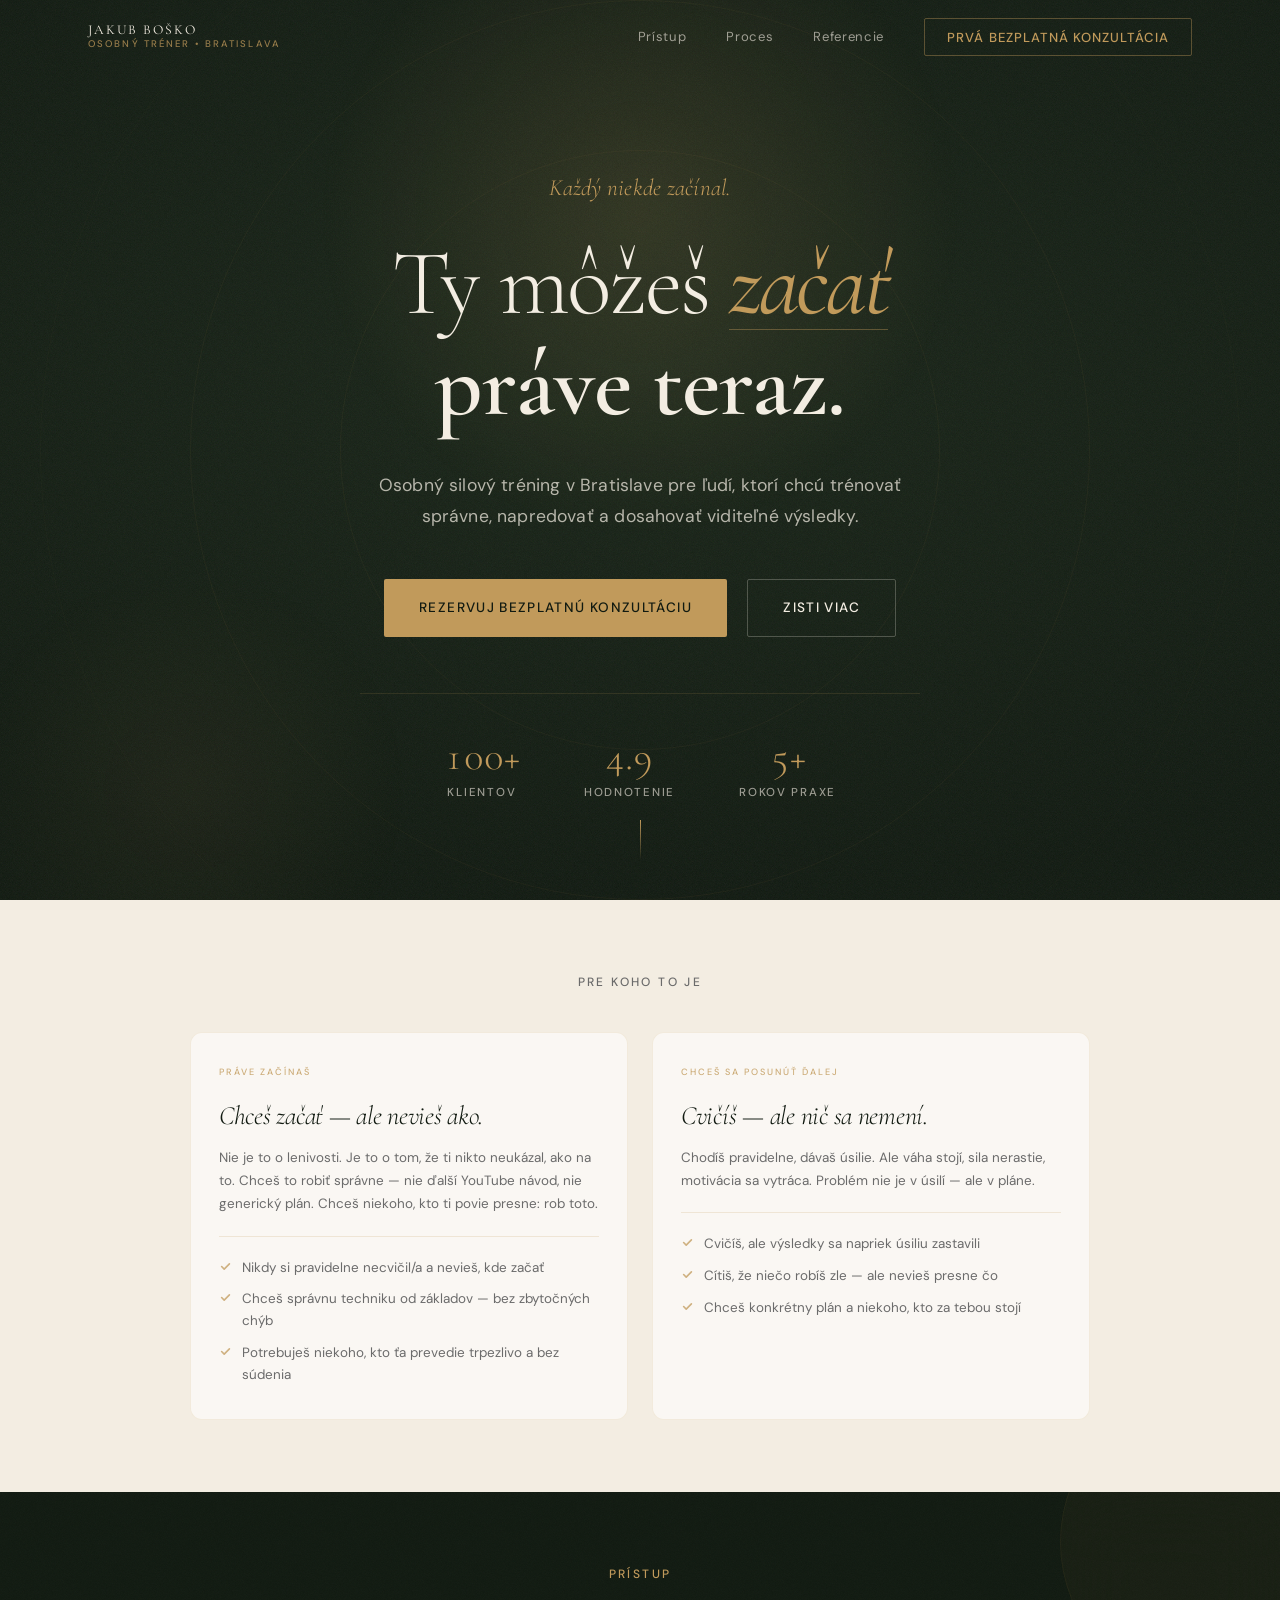
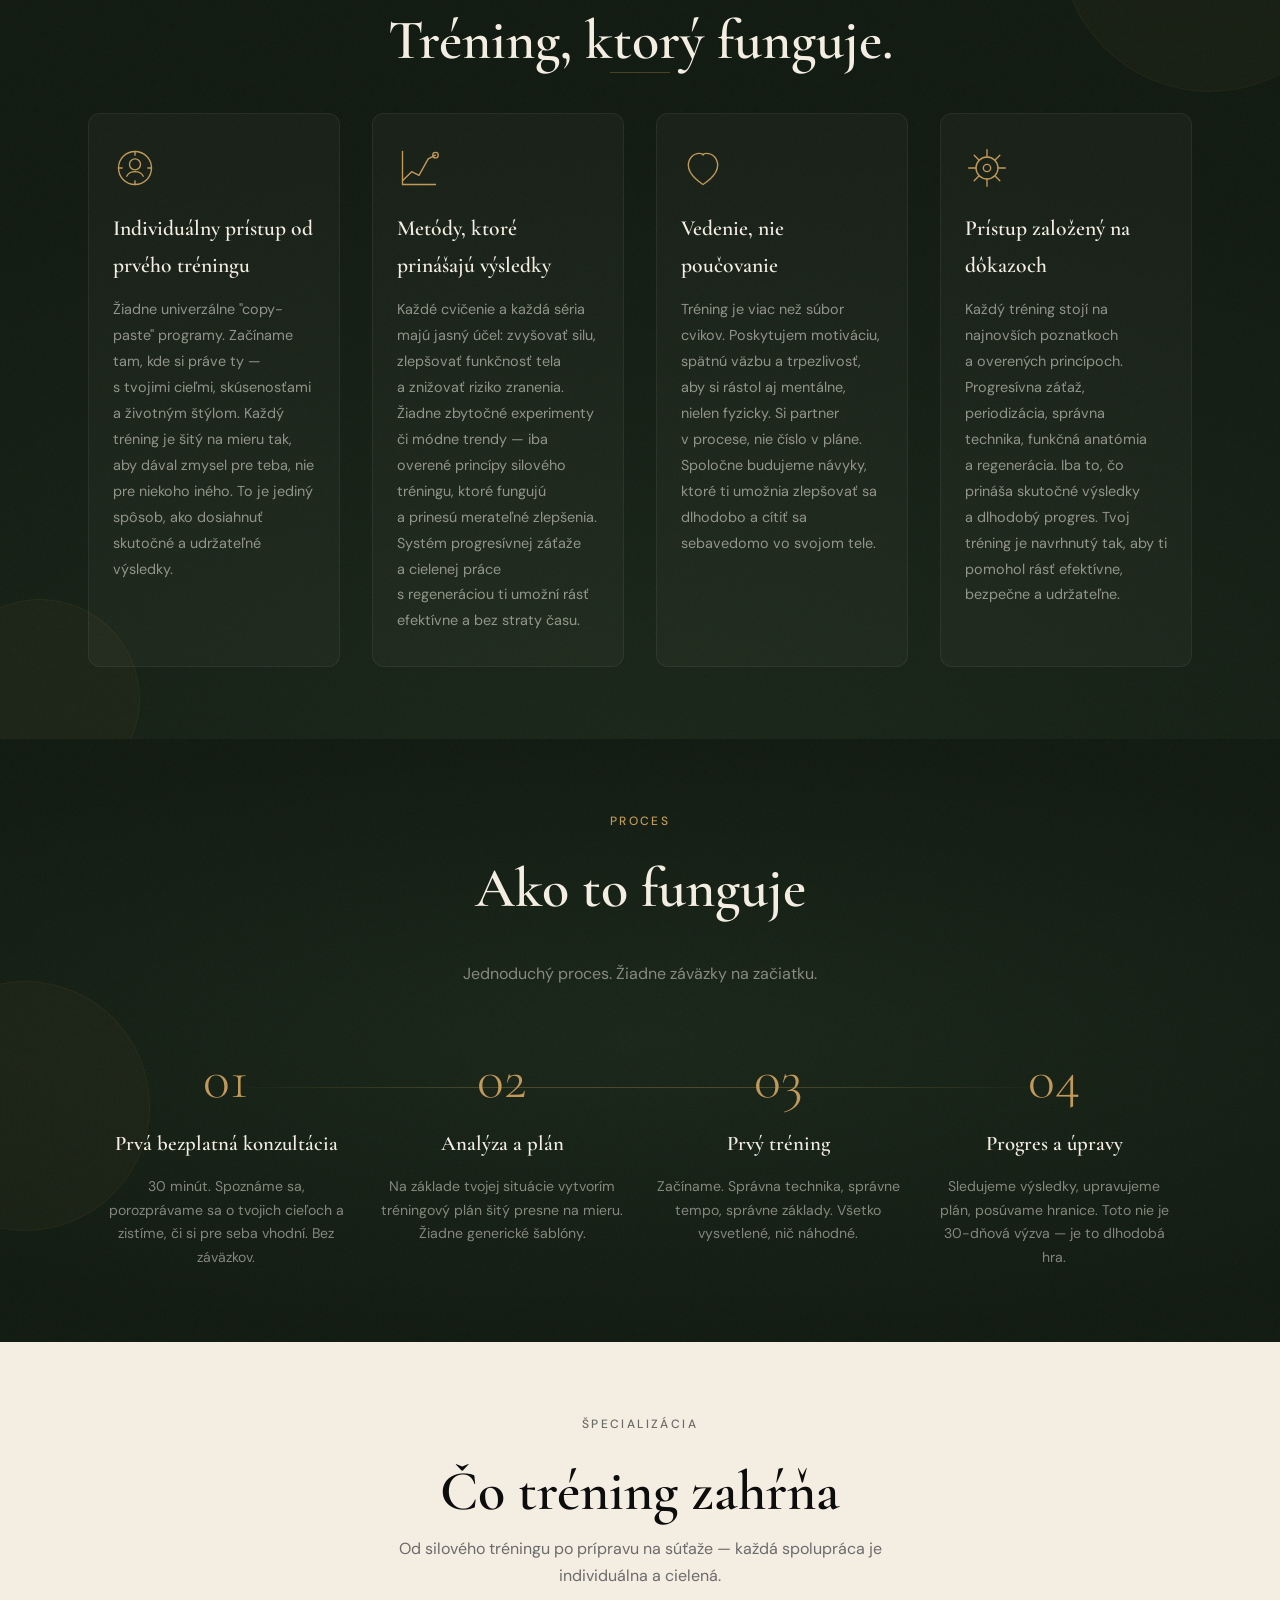
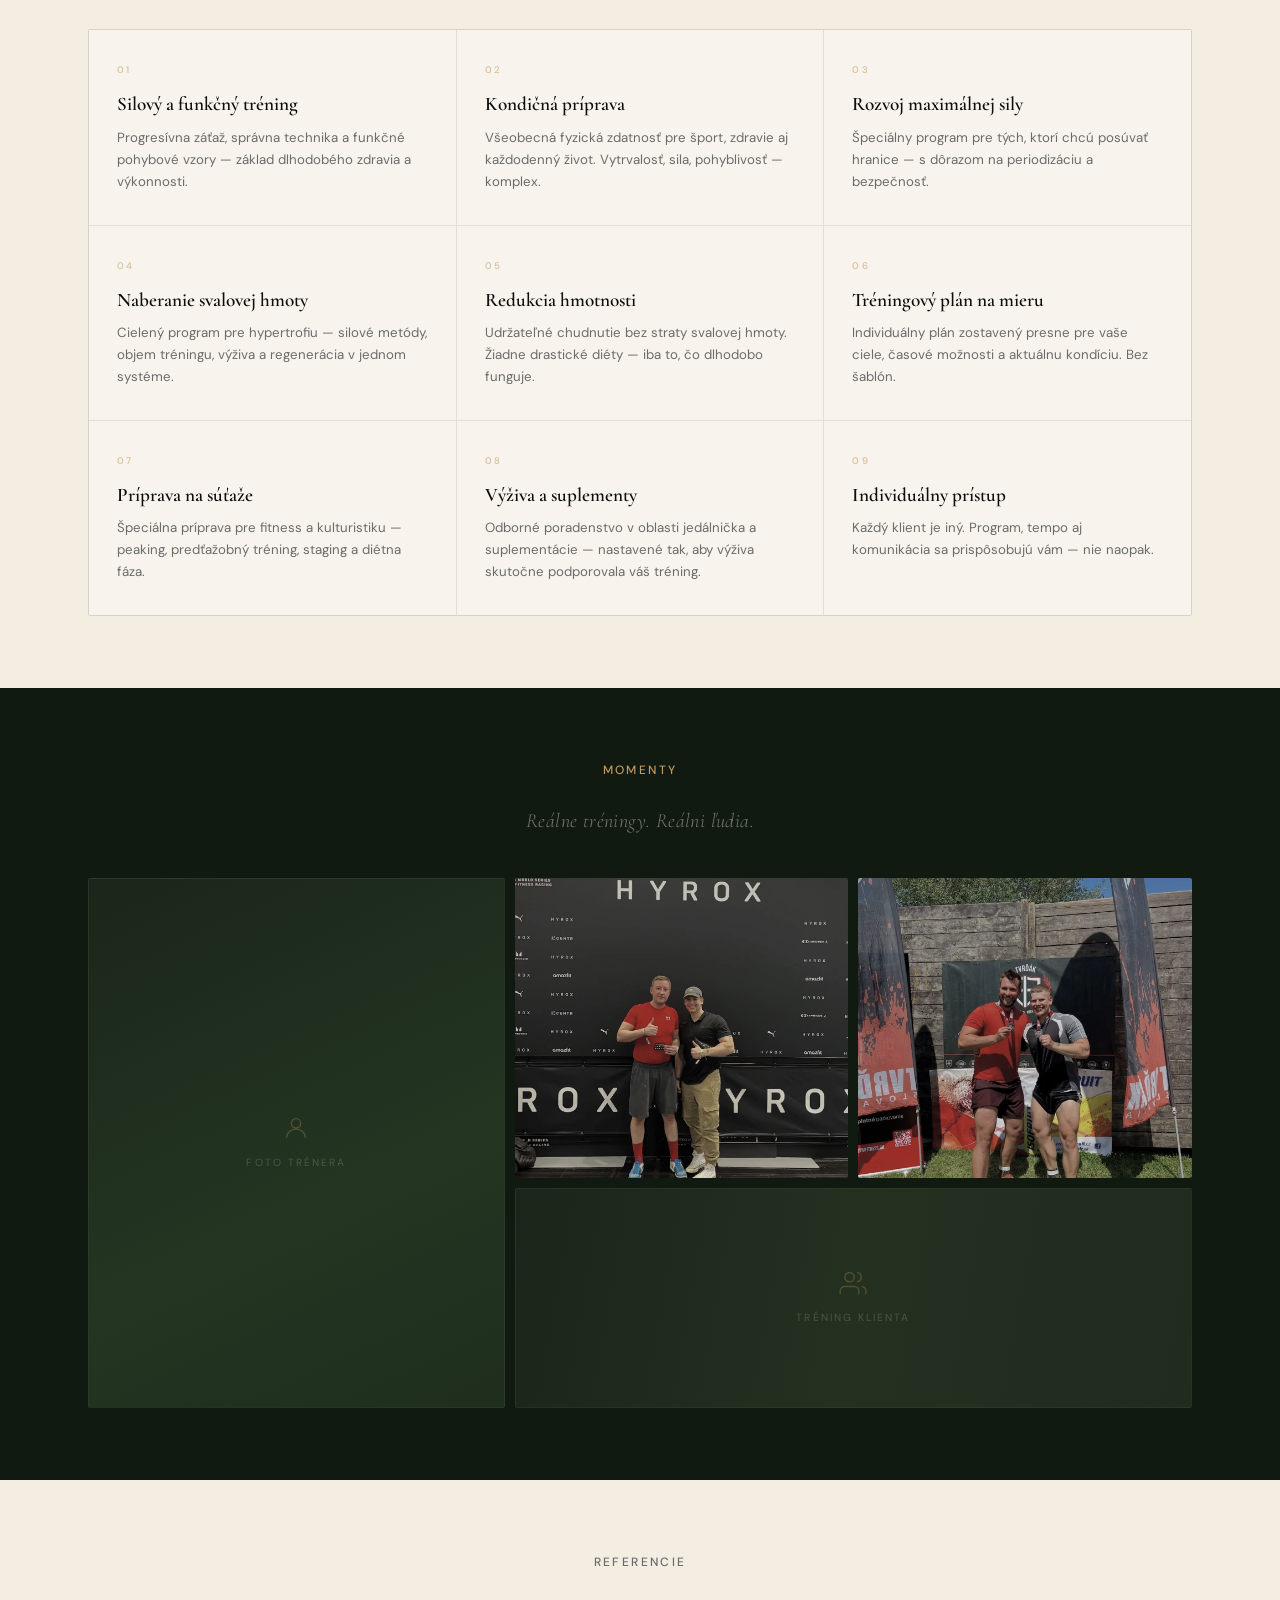
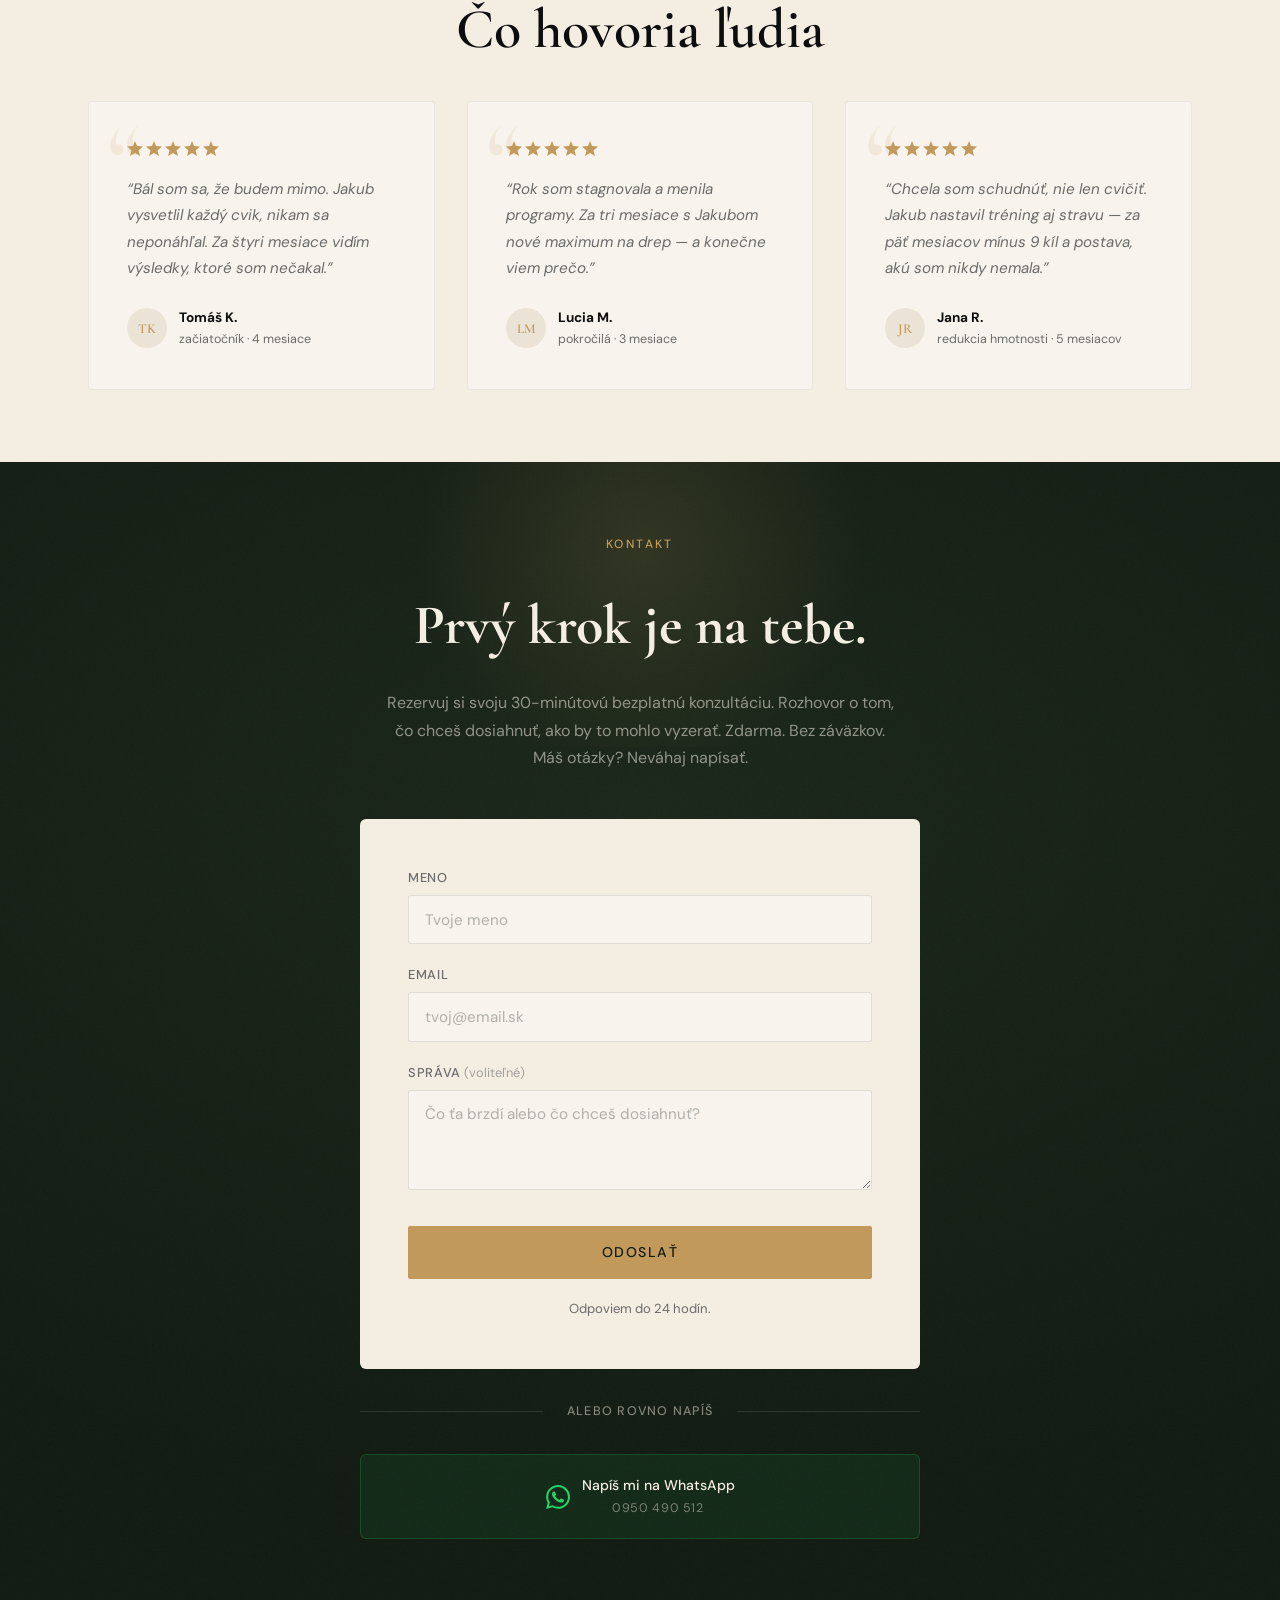
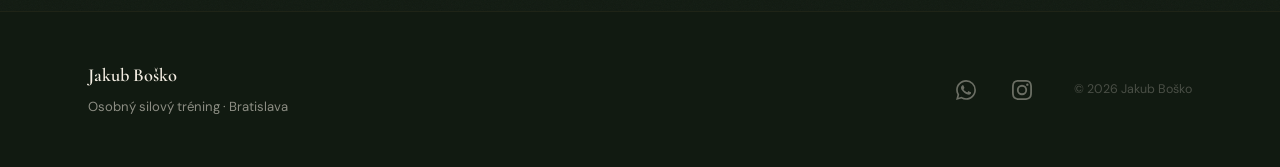
==== commit 2c2ba698: "SEO, UX/UI a výkonnostné vylepšenia — kompletný audit - Self-hosted fonty (Cormorant Garamond + DM S" ====
--- a/index.html
+++ b/index.html
@@ -3,6 +3,12 @@
 <head>
   <meta charset="UTF-8">
   <meta name="viewport" content="width=device-width, initial-scale=1.0">
+  <meta name="color-scheme" content="dark light">
+  <meta name="theme-color" content="#1a2619">
+  <meta name="mobile-web-app-capable" content="yes">
+  <meta name="apple-mobile-web-app-capable" content="yes">
+  <meta name="apple-mobile-web-app-status-bar-style" content="black-translucent">
+  <meta name="apple-mobile-web-app-title" content="Jakub Boško — Tréner">
 
   <!-- ★ SEO: Primary meta -->
   <title>Osobný tréner Bratislava | Jakub Boško — Silový tréning na mieru</title>
@@ -17,8 +23,8 @@
   <meta name="geo.position" content="48.148598;17.107748">
   <meta name="ICBM" content="48.148598, 17.107748">
 
-  <!-- ★ SEO: Canonical -->
-  <link rel="canonical" href="https://www.trenerbratislava.sk">
+  <!-- ★ SEO: Canonical — s trailing slash, konzistentné so sitemap -->
+  <link rel="canonical" href="https://www.trenerbratislava.sk/">
 
   <!-- ★ SEO: Open Graph / Facebook -->
   <meta property="og:type" content="website">
@@ -26,42 +32,86 @@
   <meta property="og:title" content="Osobný tréner Bratislava | Jakub Boško — Silový tréning na mieru">
   <meta property="og:description" content="Individuálny silový tréning v Bratislave pre začiatočníkov aj pokročilých. Prvá konzultácia zdarma — bez záväzkov.">
   <meta property="og:site_name" content="Jakub Boško — Osobný tréner Bratislava">
-  <meta property="og:url" content="https://www.trenerbratislava.sk">
-  <meta property="og:image" content="https://www.trenerbratislava.sk/og-image.jpg">
+  <meta property="og:url" content="https://www.trenerbratislava.sk/">
+  <meta property="og:image" content="https://www.trenerbratislava.sk/images/og-image.jpg">
+  <meta property="og:image:secure_url" content="https://www.trenerbratislava.sk/images/og-image.jpg">
+  <meta property="og:image:type" content="image/jpeg">
   <meta property="og:image:width" content="1200">
   <meta property="og:image:height" content="630">
+  <meta property="og:image:alt" content="Jakub Boško — Osobný tréner Bratislava">
 
   <!-- ★ SEO: Twitter Card -->
   <meta name="twitter:card" content="summary_large_image">
   <meta name="twitter:title" content="Osobný tréner Bratislava | Jakub Boško">
   <meta name="twitter:description" content="Individuálny silový tréning v Bratislave. Prvá konzultácia zdarma.">
-  <meta name="twitter:image" content="https://www.trenerbratislava.sk/og-image.jpg">
+  <meta name="twitter:image" content="https://www.trenerbratislava.sk/images/og-image.jpg">
+  <meta name="twitter:image:alt" content="Jakub Boško — Osobný tréner Bratislava">
 
   <!-- Favicon — SVG inline, žiadne externé súbory -->
   <link rel="icon" href="data:image/svg+xml,<svg xmlns='http://www.w3.org/2000/svg' viewBox='0 0 32 32'><rect width='32' height='32' rx='4' fill='%231a2619'/><text x='16' y='23' text-anchor='middle' font-family='Georgia,serif' font-size='17' font-weight='600' fill='%23c19a5b'>JB</text></svg>">
   <link rel="apple-touch-icon" href="data:image/svg+xml,<svg xmlns='http://www.w3.org/2000/svg' viewBox='0 0 32 32'><rect width='32' height='32' rx='4' fill='%231a2619'/><text x='16' y='23' text-anchor='middle' font-family='Georgia,serif' font-size='17' font-weight='600' fill='%23c19a5b'>JB</text></svg>">
 
-  <!-- Google Fonts — preconnect + neblokujúce načítanie + font-display: swap -->
-  <link rel="preconnect" href="https://fonts.googleapis.com">
-  <link rel="preconnect" href="https://fonts.gstatic.com" crossorigin>
-  <link rel="preload" href="https://fonts.googleapis.com/css2?family=Cormorant+Garamond:ital,wght@0,300;0,400;0,600;0,700;1,300;1,400&family=DM+Sans:ital,wght@0,400;0,500;0,700;1,400&display=swap" as="style" onload="this.onload=null;this.rel='stylesheet'">
-  <noscript><link href="https://fonts.googleapis.com/css2?family=Cormorant+Garamond:ital,wght@0,300;0,400;0,600;0,700;1,300;1,400&family=DM+Sans:ital,wght@0,400;0,500;0,700;1,400&display=swap" rel="stylesheet"></noscript>
-
-  <!-- ★ SEO: Structured Data — LocalBusiness + Person + FAQ -->
+  <!-- Self-hosted fonty — žiadne externé DNS lookup, okamžité načítanie -->
+  <!-- Preload kritických fontov (nad záhybom: headings + body) -->
+  <link rel="preload" href="/fonts/cormorant-garamond-600-normal-latin.woff2" as="font" type="font/woff2" crossorigin>
+  <link rel="preload" href="/fonts/dm-sans-400-normal-latin.woff2" as="font" type="font/woff2" crossorigin>
+  <link rel="preload" href="/fonts/dm-sans-500-normal-latin.woff2" as="font" type="font/woff2" crossorigin>
+  <link rel="stylesheet" href="/fonts/fonts.css">
+
+  <!-- ★ SEO: Structured Data — WebSite + WebPage + LocalBusiness + Person + Review + FAQ -->
   <script type="application/ld+json">
   {
     "@context": "https://schema.org",
     "@graph": [
+
+      {
+        "@type": "WebSite",
+        "@id": "https://www.trenerbratislava.sk/#website",
+        "name": "Jakub Boško — Osobný tréner Bratislava",
+        "url": "https://www.trenerbratislava.sk/",
+        "inLanguage": "sk-SK",
+        "publisher": { "@id": "https://www.trenerbratislava.sk/#business" }
+      },
+
+      {
+        "@type": "WebPage",
+        "@id": "https://www.trenerbratislava.sk/#webpage",
+        "name": "Osobný tréner Bratislava | Jakub Boško — Silový tréning na mieru",
+        "description": "Individuálny silový tréning v Bratislave pre začiatočníkov aj pokročilých. Prvá konzultácia zdarma.",
+        "url": "https://www.trenerbratislava.sk/",
+        "inLanguage": "sk-SK",
+        "isPartOf": { "@id": "https://www.trenerbratislava.sk/#website" },
+        "about": { "@id": "https://www.trenerbratislava.sk/#business" },
+        "author": { "@id": "https://www.trenerbratislava.sk/#trainer" },
+        "datePublished": "2026-03-20",
+        "dateModified": "2026-04-04",
+        "primaryImageOfPage": {
+          "@type": "ImageObject",
+          "url": "https://www.trenerbratislava.sk/images/og-image.jpg",
+          "width": 1200,
+          "height": 630
+        }
+      },
+
       {
         "@type": ["LocalBusiness", "HealthClub"],
         "@id": "https://www.trenerbratislava.sk/#business",
         "name": "Jakub Boško — Osobný tréner Bratislava",
         "alternateName": ["Osobný tréner Bratislava", "Silový tréning Bratislava", "Fitness tréner Bratislava"],
         "description": "Individuálny silový tréning v Bratislave na mieru pre začiatočníkov aj pokročilých. Prvá konzultácia zdarma.",
-        "url": "https://www.trenerbratislava.sk",
+        "url": "https://www.trenerbratislava.sk/",
         "telephone": "+421950490512",
         "priceRange": "$$",
         "currenciesAccepted": "EUR",
+        "paymentAccepted": "Hotovosť, Bankový prevod",
+        "image": "https://www.trenerbratislava.sk/images/og-image.jpg",
+        "logo": {
+          "@type": "ImageObject",
+          "url": "https://www.trenerbratislava.sk/images/og-image.jpg",
+          "width": 1200,
+          "height": 630
+        },
+        "founder": { "@id": "https://www.trenerbratislava.sk/#trainer" },
         "areaServed": {
           "@type": "City",
           "name": "Bratislava",
@@ -78,6 +128,57 @@
           "latitude": "48.148598",
           "longitude": "17.107748"
         },
+        "openingHoursSpecification": [
+          {
+            "@type": "OpeningHoursSpecification",
+            "dayOfWeek": ["Monday", "Tuesday", "Wednesday", "Thursday", "Friday", "Saturday", "Sunday"],
+            "opens": "06:00",
+            "closes": "22:00"
+          }
+        ],
+        "aggregateRating": {
+          "@type": "AggregateRating",
+          "ratingValue": "5",
+          "bestRating": "5",
+          "worstRating": "1",
+          "ratingCount": "3",
+          "reviewCount": "3"
+        },
+        "review": [
+          {
+            "@type": "Review",
+            "author": { "@type": "Person", "name": "Tomáš K." },
+            "reviewRating": {
+              "@type": "Rating",
+              "ratingValue": "5",
+              "bestRating": "5"
+            },
+            "reviewBody": "Bál som sa, že budem mimo. Jakub vysvetlil každý cvik, nikam sa neponáhľal. Za štyri mesiace vidím výsledky, ktoré som nečakal.",
+            "datePublished": "2025-12-10"
+          },
+          {
+            "@type": "Review",
+            "author": { "@type": "Person", "name": "Lucia M." },
+            "reviewRating": {
+              "@type": "Rating",
+              "ratingValue": "5",
+              "bestRating": "5"
+            },
+            "reviewBody": "Rok som stagnovala a menila programy. Za tri mesiace s Jakubom nové maximum na drep — a konečne viem prečo.",
+            "datePublished": "2026-01-08"
+          },
+          {
+            "@type": "Review",
+            "author": { "@type": "Person", "name": "Jana R." },
+            "reviewRating": {
+              "@type": "Rating",
+              "ratingValue": "5",
+              "bestRating": "5"
+            },
+            "reviewBody": "Chcela som schudnúť, nie len cvičiť. Jakub nastavil tréning aj stravu — za päť mesiacov mínus 9 kíl a postava, akú som nikdy nemala.",
+            "datePublished": "2026-02-14"
+          }
+        ],
         "sameAs": [
           "https://www.instagram.com/jakupos/"
         ],
@@ -164,19 +265,25 @@
           "kondičný tréner Bratislava"
         ]
       },
+
       {
         "@type": "Person",
         "@id": "https://www.trenerbratislava.sk/#trainer",
         "name": "Jakub Boško",
+        "givenName": "Jakub",
+        "familyName": "Boško",
         "jobTitle": "Osobný tréner",
         "description": "Certifikovaný osobný tréner v Bratislave so 5+ rokmi praxe. Špecializácia na silový tréning, prácu s začiatočníkmi a postupný dlhodobý progres.",
+        "url": "https://www.trenerbratislava.sk/",
+        "telephone": "+421950490512",
+        "image": "https://www.trenerbratislava.sk/images/og-image.jpg",
         "worksFor": { "@id": "https://www.trenerbratislava.sk/#business" },
-        "areaServed": "Bratislava",
         "sameAs": ["https://www.instagram.com/jakupos/"],
         "knowsAbout": [
           "silový tréning", "fyziológia", "periodizácia", "progresívna záťaž", "korekcia techniky"
         ]
       },
+
       {
         "@type": "FAQPage",
         "mainEntity": [
@@ -261,16 +368,8 @@
             }
           }
         ]
-      },
-      {
-        "@type": "WebPage",
-        "@id": "https://www.trenerbratislava.sk/#webpage",
-        "name": "Osobný tréner Bratislava | Jakub Boško — Silový tréning na mieru",
-        "description": "Individuálny silový tréning v Bratislave pre začiatočníkov aj pokročilých. Prvá konzultácia zdarma.",
-        "inLanguage": "sk-SK",
-        "about": { "@id": "https://www.trenerbratislava.sk/#business" },
-        "isPartOf": { "@id": "https://www.trenerbratislava.sk/#business" }
-      }
+      }
+
     ]
   }
   </script>
@@ -396,6 +495,40 @@
     .reveal-delay-2 { transition-delay: 0.2s; }
     .reveal-delay-3 { transition-delay: 0.3s; }
     .reveal-delay-4 { transition-delay: 0.4s; }
+
+    /* Screen-reader only — visually hidden but accessible */
+    .sr-only {
+      position: absolute;
+      width: 1px;
+      height: 1px;
+      padding: 0;
+      margin: -1px;
+      overflow: hidden;
+      clip: rect(0, 0, 0, 0);
+      white-space: nowrap;
+      border: 0;
+    }
+
+    /* Skip-to-content — pre keyboard navigáciu */
+    .skip-link {
+      position: absolute;
+      top: -100%;
+      left: 1rem;
+      z-index: 9999;
+      padding: 0.75rem 1.5rem;
+      background: var(--color-accent);
+      color: var(--color-deep);
+      font-family: var(--font-sans);
+      font-size: 0.875rem;
+      font-weight: 600;
+      text-decoration: none;
+      border-radius: 2px;
+      transition: top 0.2s;
+    }
+
+    .skip-link:focus {
+      top: 1rem;
+    }
 
     /* Reduced motion */
     @media (prefers-reduced-motion: reduce) {
@@ -926,7 +1059,7 @@
       font-weight: 500;
       letter-spacing: 0.15em;
       text-transform: uppercase;
-      color: rgba(243, 237, 226, 0.35);
+      color: rgba(243, 237, 226, 0.6);
       margin-top: 0.35rem;
     }
 
@@ -1045,50 +1178,22 @@
       margin-bottom: 2.5rem;
     }
 
-    /* Flat grid: rovnaký grid riadok = rovnaká výška = bulletky vždy
-       v jednej línii. Card vizuál cez ::before / ::after pseudo-elementy. */
     .identify__groups {
       display: grid;
       grid-template-columns: 1fr 1fr;
-      grid-template-rows: auto auto auto; /* top | divider | list */
-      column-gap: 1.5rem;
-      row-gap: 0;
-      position: relative;
-    }
-
-    /* Card backgrounds — pseudo-elementy pokrývajú celú výšku gridu */
-    .identify__groups::before,
-    .identify__groups::after {
-      content: '';
-      position: absolute;
-      top: 0;
-      bottom: 0;
-      width: calc(50% - 0.75rem);
+      gap: 1.5rem;
+    }
+
+    /* Karta — jeden ucelený element */
+    .identify__card {
       background: rgba(255, 255, 255, 0.58);
       border: 1px solid rgba(193, 154, 91, 0.15);
       border-radius: 12px;
-      pointer-events: none;
-      z-index: 0;
-    }
-
-    .identify__groups::before { left: 0; }
-    .identify__groups::after  { right: 0; }
-
-    /* Každá bunka musí byť nad pseudo-pozadím */
-    .identify__col--l,
-    .identify__col--r {
-      position: relative;
-      z-index: 1;
-    }
-
-    .identify__col--l { padding-left: 2rem;  padding-right: 1.5rem; }
-    .identify__col--r { padding-left: 1.5rem; padding-right: 2rem; }
-
-    /* Riadok 1 — top obsah */
-    .identify__col-top  { padding-top: 2.25rem; }
+      padding: 2rem 1.75rem 2rem;
+    }
 
     /* Riadok 3 — zoznamy */
-    .identify__group-list { padding-bottom: 2rem; }
+    .identify__group-list { padding-bottom: 0; }
 
     .identify__group-label {
       display: block;
@@ -1163,21 +1268,10 @@
     @media (max-width: 640px) {
       .identify__groups {
         grid-template-columns: 1fr;
-        grid-template-rows: none;
-      }
-
-      .identify__groups::before,
-      .identify__groups::after {
-        display: none;
-      }
-
-      .identify__col--l,
-      .identify__col--r {
-        background: rgba(255, 255, 255, 0.58);
-        border: 1px solid rgba(193, 154, 91, 0.15);
-        border-radius: 12px;
-        padding-left: 1.5rem;
-        padding-right: 1.5rem;
+      }
+
+      .identify__card {
+        padding: 1.5rem 1.25rem;
       }
     }
 
@@ -1304,7 +1398,16 @@
         border: none;
         padding: 0;
         cursor: pointer;
+        position: relative;
         transition: all 0.4s cubic-bezier(0.16, 1, 0.3, 1);
+        /* Rozšírenie klikateľnej plochy na 44×44px bez zmeny vizuálu */
+        -webkit-tap-highlight-color: transparent;
+      }
+
+      .approach__dot::before {
+        content: '';
+        position: absolute;
+        inset: -19px;
       }
 
       .approach__dot--active {
@@ -2187,7 +2290,7 @@
 
     .footer__tagline {
       font-size: 0.82rem;
-      color: rgba(243, 237, 226, 0.35);
+      color: rgba(243, 237, 226, 0.55);
     }
 
     .footer__right {
@@ -2430,7 +2533,7 @@
       font-weight: 500;
       letter-spacing: 0.1em;
       text-transform: uppercase;
-      color: rgba(243, 237, 226, 0.35);
+      color: rgba(243, 237, 226, 0.5);
       white-space: nowrap;
     }
 
@@ -2629,23 +2732,28 @@
       .hero__pretitle {
         font-size: 1rem;
         margin-bottom: 0.3rem;
+        /* Mobile: skrátená animačná oneskorenie pre rýchlejší FCP */
+        animation-delay: 0.05s;
       }
 
       .hero__title {
         font-size: clamp(2.2rem, 9vw, 3.2rem);
         margin-bottom: 1rem;
+        animation-delay: 0.15s;
       }
 
       .hero__subtitle {
         font-size: 0.9rem;
         margin-bottom: 2rem;
         line-height: 1.65;
+        animation-delay: 0.3s;
       }
 
       /* CTA buttons — full width stack */
       .hero__ctas {
         flex-direction: column;
         align-items: center;
+        animation-delay: 0.45s;
       }
 
       .hero__ctas .btn {
@@ -2659,6 +2767,7 @@
       .hero__stats {
         margin-top: 2.5rem;
         padding-top: 1.8rem;
+        animation-delay: 0.65s;
       }
 
       .hero__scroll-indicator {
@@ -2860,6 +2969,9 @@
 
 <body>
 
+  <!-- Skip navigation — keyboard accessibility -->
+  <a href="#main-content" class="skip-link">Preskočiť na obsah</a>
+
   <!-- Intro curtain -->
   <div class="intro-curtain" id="introCurtain" aria-hidden="true">
     <div style="text-align:center;">
@@ -2907,7 +3019,7 @@
     </div>
   </nav>
 
-  <main>
+  <main id="main-content">
     <!-- =============================================
          HERO SEKCIA
          ============================================= -->
@@ -2920,7 +3032,7 @@
 
       <div class="hero__content">
 <p class="hero__pretitle">Každý niekde začínal.</p>
-        <h1 class="hero__title">Ty môžeš <em>začať</em><br><span class="hero__title-accent">práve teraz.</span></h1>
+        <h1 class="hero__title"><span class="sr-only">Osobný tréner Bratislava — </span>Ty môžeš <em>začať</em><br><span class="hero__title-accent">práve teraz.</span></h1>
         <p class="hero__subtitle">Osobný silový tréning v&nbsp;Bratislave pre ľudí, ktorí chcú trénovať správne, napredovať a&nbsp;dosahovať viditeľné výsledky.</p>
         <div class="hero__ctas">
           <a href="#contact" class="btn btn--primary">Rezervuj bezplatnú konzultáciu</a>
@@ -2961,53 +3073,49 @@
 
           <div class="identify__groups">
 
-            <!-- Riadok 1: top obsah — oba v rovnakom grid riadku → rovnaká výška -->
-            <div class="identify__col-top identify__col--l reveal">
+            <!-- Karta 1: začiatočník -->
+            <div class="identify__card reveal">
               <span class="identify__group-label">Práve začínaš</span>
               <p class="identify__group-quote">Chceš začať — ale nevieš ako.</p>
               <p class="identify__group-detail">Nie je to o&nbsp;lenivosti. Je to o&nbsp;tom, že ti nikto neukázal, ako na to. Chceš to robiť správne — nie ďalší YouTube návod, nie generický plán. Chceš niekoho, kto ti povie presne: rob toto.</p>
+              <span class="identify__group-divider" aria-hidden="true"></span>
+              <ul class="identify__group-list">
+                <li class="identify__group-item">
+                  <svg class="identify__check" viewBox="0 0 20 20" aria-hidden="true" focusable="false"><polyline points="4 10 8 14 16 6"/></svg>
+                  <span>Nikdy si pravidelne necvičil/a a nevieš, kde začať</span>
+                </li>
+                <li class="identify__group-item">
+                  <svg class="identify__check" viewBox="0 0 20 20" aria-hidden="true" focusable="false"><polyline points="4 10 8 14 16 6"/></svg>
+                  <span>Chceš správnu techniku od základov — bez zbytočných chýb</span>
+                </li>
+                <li class="identify__group-item">
+                  <svg class="identify__check" viewBox="0 0 20 20" aria-hidden="true" focusable="false"><polyline points="4 10 8 14 16 6"/></svg>
+                  <span>Potrebuješ niekoho, kto ťa prevedie trpezlivo a bez súdenia</span>
+                </li>
+              </ul>
             </div>
 
-            <div class="identify__col-top identify__col--r reveal reveal-delay-2">
+            <!-- Karta 2: pokročilý -->
+            <div class="identify__card reveal reveal-delay-2">
               <span class="identify__group-label">Chceš sa posunúť ďalej</span>
               <p class="identify__group-quote">Cvičíš — ale nič sa nemení.</p>
               <p class="identify__group-detail">Chodíš pravidelne, dávaš úsilie. Ale váha stojí, sila nerastie, motivácia sa vytráca. Problém nie je v&nbsp;úsilí&nbsp;— ale v&nbsp;pláne.</p>
+              <span class="identify__group-divider" aria-hidden="true"></span>
+              <ul class="identify__group-list">
+                <li class="identify__group-item">
+                  <svg class="identify__check" viewBox="0 0 20 20" aria-hidden="true" focusable="false"><polyline points="4 10 8 14 16 6"/></svg>
+                  <span>Cvičíš, ale výsledky sa napriek úsiliu zastavili</span>
+                </li>
+                <li class="identify__group-item">
+                  <svg class="identify__check" viewBox="0 0 20 20" aria-hidden="true" focusable="false"><polyline points="4 10 8 14 16 6"/></svg>
+                  <span>Cítiš, že niečo robíš zle — ale nevieš presne čo</span>
+                </li>
+                <li class="identify__group-item">
+                  <svg class="identify__check" viewBox="0 0 20 20" aria-hidden="true" focusable="false"><polyline points="4 10 8 14 16 6"/></svg>
+                  <span>Chceš konkrétny plán a niekoho, kto za tebou stojí</span>
+                </li>
+              </ul>
             </div>
-
-            <!-- Riadok 2: oddeľovače — automaticky v jednej línii -->
-            <span class="identify__group-divider identify__col--l" aria-hidden="true"></span>
-            <span class="identify__group-divider identify__col--r" aria-hidden="true"></span>
-
-            <!-- Riadok 3: zoznamy — prvý bod vždy na rovnakej výške -->
-            <ul class="identify__group-list identify__col--l">
-              <li class="identify__group-item">
-                <svg class="identify__check" viewBox="0 0 20 20"><polyline points="4 10 8 14 16 6"/></svg>
-                <span>Nikdy si pravidelne necvičil/a a nevieš, kde začať</span>
-              </li>
-              <li class="identify__group-item">
-                <svg class="identify__check" viewBox="0 0 20 20"><polyline points="4 10 8 14 16 6"/></svg>
-                <span>Chceš správnu techniku od základov — bez zbytočných chýb</span>
-              </li>
-              <li class="identify__group-item">
-                <svg class="identify__check" viewBox="0 0 20 20"><polyline points="4 10 8 14 16 6"/></svg>
-                <span>Potrebuješ niekoho, kto ťa prevedie trpezlivo a bez súdenia</span>
-              </li>
-            </ul>
-
-            <ul class="identify__group-list identify__col--r">
-              <li class="identify__group-item">
-                <svg class="identify__check" viewBox="0 0 20 20"><polyline points="4 10 8 14 16 6"/></svg>
-                <span>Cvičíš, ale výsledky sa napriek úsiliu zastavili</span>
-              </li>
-              <li class="identify__group-item">
-                <svg class="identify__check" viewBox="0 0 20 20"><polyline points="4 10 8 14 16 6"/></svg>
-                <span>Cítiš, že niečo robíš zle — ale nevieš presne čo</span>
-              </li>
-              <li class="identify__group-item">
-                <svg class="identify__check" viewBox="0 0 20 20"><polyline points="4 10 8 14 16 6"/></svg>
-                <span>Chceš konkrétny plán a niekoho, kto za tebou stojí</span>
-              </li>
-            </ul>
 
           </div>
 
@@ -3086,15 +3194,16 @@
         </div>
 
         <!-- Carousel UI — viditeľné len na mobile -->
-        <div class="approach__carousel-ui" id="approachCarouselUi" aria-hidden="true">
-          <div class="approach__dots" id="approachDots" role="tablist">
-            <button class="approach__dot approach__dot--active" data-index="0" aria-label="Karta 1" aria-selected="true"></button>
-            <button class="approach__dot" data-index="1" aria-label="Karta 2" aria-selected="false"></button>
-            <button class="approach__dot" data-index="2" aria-label="Karta 3" aria-selected="false"></button>
-            <button class="approach__dot" data-index="3" aria-label="Karta 4" aria-selected="false"></button>
+        <div class="approach__carousel-ui" id="approachCarouselUi">
+          <div class="approach__dots" id="approachDots" role="tablist" aria-label="Navigácia kariet">
+            <button class="approach__dot approach__dot--active" role="tab" data-index="0" aria-label="Karta 1" aria-selected="true"></button>
+            <button class="approach__dot" role="tab" data-index="1" aria-label="Karta 2" aria-selected="false"></button>
+            <button class="approach__dot" role="tab" data-index="2" aria-label="Karta 3" aria-selected="false"></button>
+            <button class="approach__dot" role="tab" data-index="3" aria-label="Karta 4" aria-selected="false"></button>
           </div>
-          <div class="approach__swipe-hint" id="approachSwipeHint">
-            <svg viewBox="0 0 24 24" stroke-linecap="round" stroke-linejoin="round">
+          <!-- Vizuálny hint — len dekoratívny, pre screenreader skrytý -->
+          <div class="approach__swipe-hint" id="approachSwipeHint" aria-hidden="true">
+            <svg viewBox="0 0 24 24" stroke-linecap="round" stroke-linejoin="round" aria-hidden="true" focusable="false">
               <path d="M5 12h14M13 6l6 6-6 6"/>
             </svg>
             Potiahnite
@@ -3237,7 +3346,7 @@
             <div class="gallery__photo">
               <!-- <img src="foto-jakub-portret.jpg" alt="Jakub Boško — osobný tréner Bratislava" loading="lazy"> -->
               <div class="gallery__placeholder" style="--ph-bg: linear-gradient(155deg, #1a2619 0%, #243522 60%, #1f2e1d 100%);">
-                <svg viewBox="0 0 24 24"><circle cx="12" cy="8" r="4"/><path d="M4 20c0-4 3.6-7 8-7s8 3 8 7"/></svg>
+                <svg viewBox="0 0 24 24" aria-hidden="true" focusable="false"><circle cx="12" cy="8" r="4"/><path d="M4 20c0-4 3.6-7 8-7s8 3 8 7"/></svg>
                 <span class="gallery__placeholder-label">Foto trénera</span>
               </div>
             </div>
@@ -3250,7 +3359,10 @@
           <!-- Foto 2: Klient — HYROX -->
           <div class="gallery__item reveal reveal-delay-1">
             <div class="gallery__photo">
-              <img src="images/klient-hyrox.jpg" alt="Jakub Boško s klientom — HYROX fitness racing" loading="lazy" style="object-position: center 75%;">
+              <picture>
+                <source srcset="images/klient-hyrox.webp" type="image/webp">
+                <img src="images/klient-hyrox.jpg" alt="Jakub Boško s klientom — HYROX fitness racing" loading="lazy" decoding="async" width="1206" height="1484" style="object-position: center 75%;">
+              </picture>
             </div>
             <div class="gallery__caption-wrap">
               <span class="gallery__caption">HYROX</span>
@@ -3261,7 +3373,10 @@
           <!-- Foto 3: Klient — Tvrďák -->
           <div class="gallery__item reveal reveal-delay-2">
             <div class="gallery__photo">
-              <img src="images/klient-tvrdak.jpg" alt="Jakub Boško s klientom — Tvrďák obstacle race" loading="lazy" style="object-position: center 15%;">
+              <picture>
+                <source srcset="images/klient-tvrdak.webp" type="image/webp">
+                <img src="images/klient-tvrdak.jpg" alt="Jakub Boško s klientom — Tvrďák obstacle race" loading="lazy" decoding="async" width="1206" height="1303" style="object-position: center 15%;">
+              </picture>
             </div>
             <div class="gallery__caption-wrap">
               <span class="gallery__caption">Tvrďák</span>
@@ -3274,7 +3389,7 @@
             <div class="gallery__photo">
               <!-- <img src="foto-klient.jpg" alt="Klient na osobnom tréningu Bratislava" loading="lazy"> -->
               <div class="gallery__placeholder" style="--ph-bg: linear-gradient(100deg, #1a2619 0%, #243020 50%, #1f2c1e 100%);">
-                <svg viewBox="0 0 24 24"><path d="M17 21v-2a4 4 0 00-4-4H5a4 4 0 00-4 4v2"/><circle cx="9" cy="7" r="4"/><path d="M23 21v-2a4 4 0 00-3-3.87M16 3.13a4 4 0 010 7.75"/></svg>
+                <svg viewBox="0 0 24 24" aria-hidden="true" focusable="false"><path d="M17 21v-2a4 4 0 00-4-4H5a4 4 0 00-4 4v2"/><circle cx="9" cy="7" r="4"/><path d="M23 21v-2a4 4 0 00-3-3.87M16 3.13a4 4 0 010 7.75"/></svg>
                 <span class="gallery__placeholder-label">Tréning klienta</span>
               </div>
             </div>
@@ -3307,17 +3422,16 @@
           <div class="testimonial-card reveal reveal-delay-1">
             <div class="testimonial-card__quote-mark" aria-hidden="true">&ldquo;</div>
             <div class="testimonial-card__stars" aria-label="5 z 5 hviezdičiek">
-              <svg viewBox="0 0 16 16"><polygon points="8,1 10,6 16,6.5 11.5,10.5 13,16 8,13 3,16 4.5,10.5 0,6.5 6,6"/></svg>
-              <svg viewBox="0 0 16 16"><polygon points="8,1 10,6 16,6.5 11.5,10.5 13,16 8,13 3,16 4.5,10.5 0,6.5 6,6"/></svg>
-              <svg viewBox="0 0 16 16"><polygon points="8,1 10,6 16,6.5 11.5,10.5 13,16 8,13 3,16 4.5,10.5 0,6.5 6,6"/></svg>
-              <svg viewBox="0 0 16 16"><polygon points="8,1 10,6 16,6.5 11.5,10.5 13,16 8,13 3,16 4.5,10.5 0,6.5 6,6"/></svg>
-              <svg viewBox="0 0 16 16"><polygon points="8,1 10,6 16,6.5 11.5,10.5 13,16 8,13 3,16 4.5,10.5 0,6.5 6,6"/></svg>
+              <svg viewBox="0 0 16 16" aria-hidden="true" focusable="false"><polygon points="8,1 10,6 16,6.5 11.5,10.5 13,16 8,13 3,16 4.5,10.5 0,6.5 6,6"/></svg>
+              <svg viewBox="0 0 16 16" aria-hidden="true" focusable="false"><polygon points="8,1 10,6 16,6.5 11.5,10.5 13,16 8,13 3,16 4.5,10.5 0,6.5 6,6"/></svg>
+              <svg viewBox="0 0 16 16" aria-hidden="true" focusable="false"><polygon points="8,1 10,6 16,6.5 11.5,10.5 13,16 8,13 3,16 4.5,10.5 0,6.5 6,6"/></svg>
+              <svg viewBox="0 0 16 16" aria-hidden="true" focusable="false"><polygon points="8,1 10,6 16,6.5 11.5,10.5 13,16 8,13 3,16 4.5,10.5 0,6.5 6,6"/></svg>
+              <svg viewBox="0 0 16 16" aria-hidden="true" focusable="false"><polygon points="8,1 10,6 16,6.5 11.5,10.5 13,16 8,13 3,16 4.5,10.5 0,6.5 6,6"/></svg>
             </div>
-            <p class="testimonial-card__text">&ldquo;Nikdy som necvičil a mal som strach ísť do fitka sám. Dnes chodím 4&times; týždenne a viem presne, čo robím. Najlepšia investícia za posledné roky.&rdquo;</p>
+            <p class="testimonial-card__text">&ldquo;Bál som sa, že budem mimo. Jakub vysvetlil každý cvik, nikam sa neponáhľal. Za štyri mesiace vidím výsledky, ktoré som nečakal.&rdquo;</p>
             <div class="testimonial-card__author">
               <div class="testimonial-card__avatar">TK</div>
               <div>
-                <!-- UPRAVIŤ: Meno klienta -->
                 <div class="testimonial-card__name">Tomáš K.</div>
                 <div class="testimonial-card__meta">začiatočník &middot; 4 mesiace</div>
               </div>
@@ -3329,17 +3443,16 @@
           <div class="testimonial-card reveal reveal-delay-2">
             <div class="testimonial-card__quote-mark" aria-hidden="true">&ldquo;</div>
             <div class="testimonial-card__stars" aria-label="5 z 5 hviezdičiek">
-              <svg viewBox="0 0 16 16"><polygon points="8,1 10,6 16,6.5 11.5,10.5 13,16 8,13 3,16 4.5,10.5 0,6.5 6,6"/></svg>
-              <svg viewBox="0 0 16 16"><polygon points="8,1 10,6 16,6.5 11.5,10.5 13,16 8,13 3,16 4.5,10.5 0,6.5 6,6"/></svg>
-              <svg viewBox="0 0 16 16"><polygon points="8,1 10,6 16,6.5 11.5,10.5 13,16 8,13 3,16 4.5,10.5 0,6.5 6,6"/></svg>
-              <svg viewBox="0 0 16 16"><polygon points="8,1 10,6 16,6.5 11.5,10.5 13,16 8,13 3,16 4.5,10.5 0,6.5 6,6"/></svg>
-              <svg viewBox="0 0 16 16"><polygon points="8,1 10,6 16,6.5 11.5,10.5 13,16 8,13 3,16 4.5,10.5 0,6.5 6,6"/></svg>
+              <svg viewBox="0 0 16 16" aria-hidden="true" focusable="false"><polygon points="8,1 10,6 16,6.5 11.5,10.5 13,16 8,13 3,16 4.5,10.5 0,6.5 6,6"/></svg>
+              <svg viewBox="0 0 16 16" aria-hidden="true" focusable="false"><polygon points="8,1 10,6 16,6.5 11.5,10.5 13,16 8,13 3,16 4.5,10.5 0,6.5 6,6"/></svg>
+              <svg viewBox="0 0 16 16" aria-hidden="true" focusable="false"><polygon points="8,1 10,6 16,6.5 11.5,10.5 13,16 8,13 3,16 4.5,10.5 0,6.5 6,6"/></svg>
+              <svg viewBox="0 0 16 16" aria-hidden="true" focusable="false"><polygon points="8,1 10,6 16,6.5 11.5,10.5 13,16 8,13 3,16 4.5,10.5 0,6.5 6,6"/></svg>
+              <svg viewBox="0 0 16 16" aria-hidden="true" focusable="false"><polygon points="8,1 10,6 16,6.5 11.5,10.5 13,16 8,13 3,16 4.5,10.5 0,6.5 6,6"/></svg>
             </div>
-            <p class="testimonial-card__text">&ldquo;Stagnoval som rok a pol. Po troch mesiacoch som prekonal osobné maximá vo všetkých cvikoch. Konečne viem, prečo robím to, čo robím.&rdquo;</p>
+            <p class="testimonial-card__text">&ldquo;Rok som stagnovala a menila programy. Za tri mesiace s Jakubom nové maximum na drep — a konečne viem prečo.&rdquo;</p>
             <div class="testimonial-card__author">
               <div class="testimonial-card__avatar">LM</div>
               <div>
-                <!-- UPRAVIŤ: Meno klienta -->
                 <div class="testimonial-card__name">Lucia M.</div>
                 <div class="testimonial-card__meta">pokročilá &middot; 3 mesiace</div>
               </div>
@@ -3351,19 +3464,18 @@
           <div class="testimonial-card reveal reveal-delay-3">
             <div class="testimonial-card__quote-mark" aria-hidden="true">&ldquo;</div>
             <div class="testimonial-card__stars" aria-label="5 z 5 hviezdičiek">
-              <svg viewBox="0 0 16 16"><polygon points="8,1 10,6 16,6.5 11.5,10.5 13,16 8,13 3,16 4.5,10.5 0,6.5 6,6"/></svg>
-              <svg viewBox="0 0 16 16"><polygon points="8,1 10,6 16,6.5 11.5,10.5 13,16 8,13 3,16 4.5,10.5 0,6.5 6,6"/></svg>
-              <svg viewBox="0 0 16 16"><polygon points="8,1 10,6 16,6.5 11.5,10.5 13,16 8,13 3,16 4.5,10.5 0,6.5 6,6"/></svg>
-              <svg viewBox="0 0 16 16"><polygon points="8,1 10,6 16,6.5 11.5,10.5 13,16 8,13 3,16 4.5,10.5 0,6.5 6,6"/></svg>
-              <svg viewBox="0 0 16 16"><polygon points="8,1 10,6 16,6.5 11.5,10.5 13,16 8,13 3,16 4.5,10.5 0,6.5 6,6"/></svg>
+              <svg viewBox="0 0 16 16" aria-hidden="true" focusable="false"><polygon points="8,1 10,6 16,6.5 11.5,10.5 13,16 8,13 3,16 4.5,10.5 0,6.5 6,6"/></svg>
+              <svg viewBox="0 0 16 16" aria-hidden="true" focusable="false"><polygon points="8,1 10,6 16,6.5 11.5,10.5 13,16 8,13 3,16 4.5,10.5 0,6.5 6,6"/></svg>
+              <svg viewBox="0 0 16 16" aria-hidden="true" focusable="false"><polygon points="8,1 10,6 16,6.5 11.5,10.5 13,16 8,13 3,16 4.5,10.5 0,6.5 6,6"/></svg>
+              <svg viewBox="0 0 16 16" aria-hidden="true" focusable="false"><polygon points="8,1 10,6 16,6.5 11.5,10.5 13,16 8,13 3,16 4.5,10.5 0,6.5 6,6"/></svg>
+              <svg viewBox="0 0 16 16" aria-hidden="true" focusable="false"><polygon points="8,1 10,6 16,6.5 11.5,10.5 13,16 8,13 3,16 4.5,10.5 0,6.5 6,6"/></svg>
             </div>
-            <p class="testimonial-card__text">&ldquo;Čakala som, že budem len číslo. Namiesto toho mám pocit, že tréner pozná moje telo lepšie ako ja sama. Bez súdenia, s&nbsp;trpezlivosťou.&rdquo;</p>
+            <p class="testimonial-card__text">&ldquo;Chcela som schudnúť, nie len cvičiť. Jakub nastavil tréning aj stravu — za päť mesiacov mínus 9 kíl a postava, akú som nikdy nemala.&rdquo;</p>
             <div class="testimonial-card__author">
               <div class="testimonial-card__avatar">JR</div>
               <div>
-                <!-- UPRAVIŤ: Meno klienta -->
                 <div class="testimonial-card__name">Jana R.</div>
-                <div class="testimonial-card__meta">po pôrode &middot; 6 mesiacov</div>
+                <div class="testimonial-card__meta">redukcia hmotnosti &middot; 5 mesiacov</div>
               </div>
             </div>
           </div>
@@ -3390,13 +3502,13 @@
               <div class="form-group">
                 <label for="name">Meno</label>
                 <input type="text" id="name" name="name" placeholder="Tvoje meno" required autocomplete="name">
-                <p class="error-msg" id="nameError">Zadaj prosím svoje meno.</p>
+                <p class="error-msg" id="nameError" role="alert" aria-live="polite" aria-atomic="true">Zadaj prosím svoje meno.</p>
               </div>
 
               <div class="form-group">
                 <label for="email">Email</label>
                 <input type="email" id="email" name="email" placeholder="tvoj@email.sk" required autocomplete="email">
-                <p class="error-msg" id="emailError">Zadaj prosím platný email.</p>
+                <p class="error-msg" id="emailError" role="alert" aria-live="polite" aria-atomic="true">Zadaj prosím platný email.</p>
               </div>
 
 
@@ -3452,10 +3564,10 @@
         <div class="footer__right">
           <div class="footer__socials">
             <a href="https://wa.me/421950490512" class="footer__social-link" aria-label="WhatsApp" target="_blank" rel="noopener noreferrer">
-              <svg viewBox="0 0 24 24"><path d="M17.472 14.382c-.297-.149-1.758-.867-2.03-.967-.273-.099-.471-.148-.67.15-.197.297-.767.966-.94 1.164-.173.199-.347.223-.644.075-.297-.15-1.255-.463-2.39-1.475-.883-.788-1.48-1.761-1.653-2.059-.173-.297-.018-.458.13-.606.134-.133.298-.347.446-.52.149-.174.198-.298.298-.497.099-.198.05-.371-.025-.52-.075-.149-.669-1.612-.916-2.207-.242-.579-.487-.5-.669-.51-.173-.008-.371-.01-.57-.01-.198 0-.52.074-.792.372-.272.297-1.04 1.016-1.04 2.479 0 1.462 1.065 2.875 1.213 3.074.149.198 2.096 3.2 5.077 4.487.709.306 1.262.489 1.694.625.712.227 1.36.195 1.871.118.571-.085 1.758-.719 2.006-1.413.248-.694.248-1.289.173-1.413-.074-.124-.272-.198-.57-.347m-5.421 7.403h-.004a9.87 9.87 0 01-5.031-1.378l-.361-.214-3.741.982.998-3.648-.235-.374a9.86 9.86 0 01-1.51-5.26c.001-5.45 4.436-9.884 9.888-9.884 2.64 0 5.122 1.03 6.988 2.898a9.825 9.825 0 012.893 6.994c-.003 5.45-4.437 9.884-9.885 9.884m8.413-18.297A11.815 11.815 0 0012.05 0C5.495 0 .16 5.335.157 11.892c0 2.096.547 4.142 1.588 5.945L.057 24l6.305-1.654a11.882 11.882 0 005.683 1.448h.005c6.554 0 11.89-5.335 11.893-11.893a11.821 11.821 0 00-3.48-8.413z"/></svg>
+              <svg viewBox="0 0 24 24" aria-hidden="true" focusable="false"><path d="M17.472 14.382c-.297-.149-1.758-.867-2.03-.967-.273-.099-.471-.148-.67.15-.197.297-.767.966-.94 1.164-.173.199-.347.223-.644.075-.297-.15-1.255-.463-2.39-1.475-.883-.788-1.48-1.761-1.653-2.059-.173-.297-.018-.458.13-.606.134-.133.298-.347.446-.52.149-.174.198-.298.298-.497.099-.198.05-.371-.025-.52-.075-.149-.669-1.612-.916-2.207-.242-.579-.487-.5-.669-.51-.173-.008-.371-.01-.57-.01-.198 0-.52.074-.792.372-.272.297-1.04 1.016-1.04 2.479 0 1.462 1.065 2.875 1.213 3.074.149.198 2.096 3.2 5.077 4.487.709.306 1.262.489 1.694.625.712.227 1.36.195 1.871.118.571-.085 1.758-.719 2.006-1.413.248-.694.248-1.289.173-1.413-.074-.124-.272-.198-.57-.347m-5.421 7.403h-.004a9.87 9.87 0 01-5.031-1.378l-.361-.214-3.741.982.998-3.648-.235-.374a9.86 9.86 0 01-1.51-5.26c.001-5.45 4.436-9.884 9.888-9.884 2.64 0 5.122 1.03 6.988 2.898a9.825 9.825 0 012.893 6.994c-.003 5.45-4.437 9.884-9.885 9.884m8.413-18.297A11.815 11.815 0 0012.05 0C5.495 0 .16 5.335.157 11.892c0 2.096.547 4.142 1.588 5.945L.057 24l6.305-1.654a11.882 11.882 0 005.683 1.448h.005c6.554 0 11.89-5.335 11.893-11.893a11.821 11.821 0 00-3.48-8.413z"/></svg>
             </a>
             <a href="https://www.instagram.com/jakupos/" class="footer__social-link" aria-label="Instagram" target="_blank" rel="noopener noreferrer">
-              <svg viewBox="0 0 24 24"><path d="M12 2.163c3.204 0 3.584.012 4.85.07 3.252.148 4.771 1.691 4.919 4.919.058 1.265.069 1.645.069 4.849 0 3.205-.012 3.584-.069 4.849-.149 3.225-1.664 4.771-4.919 4.919-1.266.058-1.644.07-4.85.07-3.204 0-3.584-.012-4.849-.07-3.26-.149-4.771-1.699-4.919-4.92-.058-1.265-.07-1.644-.07-4.849 0-3.204.013-3.583.07-4.849.149-3.227 1.664-4.771 4.919-4.919 1.266-.057 1.645-.069 4.849-.069zM12 0C8.741 0 8.333.014 7.053.072 2.695.272.273 2.69.073 7.052.014 8.333 0 8.741 0 12c0 3.259.014 3.668.072 4.948.2 4.358 2.618 6.78 6.98 6.98C8.333 23.986 8.741 24 12 24c3.259 0 3.668-.014 4.948-.072 4.354-.2 6.782-2.618 6.979-6.98.059-1.28.073-1.689.073-4.948 0-3.259-.014-3.667-.072-4.947-.196-4.354-2.617-6.78-6.979-6.98C15.668.014 15.259 0 12 0zm0 5.838a6.162 6.162 0 100 12.324 6.162 6.162 0 000-12.324zM12 16a4 4 0 110-8 4 4 0 010 8zm6.406-11.845a1.44 1.44 0 100 2.881 1.44 1.44 0 000-2.881z"/></svg>
+              <svg viewBox="0 0 24 24" aria-hidden="true" focusable="false"><path d="M12 2.163c3.204 0 3.584.012 4.85.07 3.252.148 4.771 1.691 4.919 4.919.058 1.265.069 1.645.069 4.849 0 3.205-.012 3.584-.069 4.849-.149 3.225-1.664 4.771-4.919 4.919-1.266.058-1.644.07-4.85.07-3.204 0-3.584-.012-4.849-.07-3.26-.149-4.771-1.699-4.919-4.92-.058-1.265-.07-1.644-.07-4.849 0-3.204.013-3.583.07-4.849.149-3.227 1.664-4.771 4.919-4.919 1.266-.057 1.645-.069 4.849-.069zM12 0C8.741 0 8.333.014 7.053.072 2.695.272.273 2.69.073 7.052.014 8.333 0 8.741 0 12c0 3.259.014 3.668.072 4.948.2 4.358 2.618 6.78 6.98 6.98C8.333 23.986 8.741 24 12 24c3.259 0 3.668-.014 4.948-.072 4.354-.2 6.782-2.618 6.979-6.98.059-1.28.073-1.689.073-4.948 0-3.259-.014-3.667-.072-4.947-.196-4.354-2.617-6.78-6.979-6.98C15.668.014 15.259 0 12 0zm0 5.838a6.162 6.162 0 100 12.324 6.162 6.162 0 000-12.324zM12 16a4 4 0 110-8 4 4 0 010 8zm6.406-11.845a1.44 1.44 0 100 2.881 1.44 1.44 0 000-2.881z"/></svg>
             </a>
           </div>
           <span class="footer__copy">&copy; 2026 Jakub Boško</span>
@@ -3488,10 +3600,10 @@
         setTimeout(function () {
           curtain.classList.add('exit');
           document.body.style.overflow = '';
-        }, 1200);
+        }, 400);
         setTimeout(function () {
           curtain.classList.add('done');
-        }, 1900);
+        }, 1000);
       }
 
       /* ----------------------------------------
--- a/fonts/fonts.css
+++ b/fonts/fonts.css
@@ -0,0 +1,160 @@
+@font-face {
+  font-family: 'Cormorant Garamond';
+  font-style: italic;
+  font-weight: 300;
+  font-display: swap;
+  src: url('/fonts/cormorant-garamond-300-italic-latin-ext.woff2') format('woff2');
+    unicode-range: U+0100-02BA, U+02BD-02C5, U+02C7-02CC, U+02CE-02D7, U+02DD-02FF, U+0304, U+0308, U+0329, U+1D00-1DBF, U+1E00-1E9F, U+1EF2-1EFF, U+2020, U+20A0-20AB, U+20AD-20C0, U+2113, U+2C60-2C7F, U+A720-A7FF;
+}
+@font-face {
+  font-family: 'Cormorant Garamond';
+  font-style: italic;
+  font-weight: 300;
+  font-display: swap;
+  src: url('/fonts/cormorant-garamond-300-italic-latin.woff2') format('woff2');
+    unicode-range: U+0000-00FF, U+0131, U+0152-0153, U+02BB-02BC, U+02C6, U+02DA, U+02DC, U+0304, U+0308, U+0329, U+2000-206F, U+20AC, U+2122, U+2191, U+2193, U+2212, U+2215, U+FEFF, U+FFFD;
+}
+@font-face {
+  font-family: 'Cormorant Garamond';
+  font-style: italic;
+  font-weight: 400;
+  font-display: swap;
+  src: url('/fonts/cormorant-garamond-400-italic-latin-ext.woff2') format('woff2');
+    unicode-range: U+0100-02BA, U+02BD-02C5, U+02C7-02CC, U+02CE-02D7, U+02DD-02FF, U+0304, U+0308, U+0329, U+1D00-1DBF, U+1E00-1E9F, U+1EF2-1EFF, U+2020, U+20A0-20AB, U+20AD-20C0, U+2113, U+2C60-2C7F, U+A720-A7FF;
+}
+@font-face {
+  font-family: 'Cormorant Garamond';
+  font-style: italic;
+  font-weight: 400;
+  font-display: swap;
+  src: url('/fonts/cormorant-garamond-400-italic-latin.woff2') format('woff2');
+    unicode-range: U+0000-00FF, U+0131, U+0152-0153, U+02BB-02BC, U+02C6, U+02DA, U+02DC, U+0304, U+0308, U+0329, U+2000-206F, U+20AC, U+2122, U+2191, U+2193, U+2212, U+2215, U+FEFF, U+FFFD;
+}
+@font-face {
+  font-family: 'Cormorant Garamond';
+  font-style: normal;
+  font-weight: 300;
+  font-display: swap;
+  src: url('/fonts/cormorant-garamond-300-normal-latin-ext.woff2') format('woff2');
+    unicode-range: U+0100-02BA, U+02BD-02C5, U+02C7-02CC, U+02CE-02D7, U+02DD-02FF, U+0304, U+0308, U+0329, U+1D00-1DBF, U+1E00-1E9F, U+1EF2-1EFF, U+2020, U+20A0-20AB, U+20AD-20C0, U+2113, U+2C60-2C7F, U+A720-A7FF;
+}
+@font-face {
+  font-family: 'Cormorant Garamond';
+  font-style: normal;
+  font-weight: 300;
+  font-display: swap;
+  src: url('/fonts/cormorant-garamond-300-normal-latin.woff2') format('woff2');
+    unicode-range: U+0000-00FF, U+0131, U+0152-0153, U+02BB-02BC, U+02C6, U+02DA, U+02DC, U+0304, U+0308, U+0329, U+2000-206F, U+20AC, U+2122, U+2191, U+2193, U+2212, U+2215, U+FEFF, U+FFFD;
+}
+@font-face {
+  font-family: 'Cormorant Garamond';
+  font-style: normal;
+  font-weight: 400;
+  font-display: swap;
+  src: url('/fonts/cormorant-garamond-400-normal-latin-ext.woff2') format('woff2');
+    unicode-range: U+0100-02BA, U+02BD-02C5, U+02C7-02CC, U+02CE-02D7, U+02DD-02FF, U+0304, U+0308, U+0329, U+1D00-1DBF, U+1E00-1E9F, U+1EF2-1EFF, U+2020, U+20A0-20AB, U+20AD-20C0, U+2113, U+2C60-2C7F, U+A720-A7FF;
+}
+@font-face {
+  font-family: 'Cormorant Garamond';
+  font-style: normal;
+  font-weight: 400;
+  font-display: swap;
+  src: url('/fonts/cormorant-garamond-400-normal-latin.woff2') format('woff2');
+    unicode-range: U+0000-00FF, U+0131, U+0152-0153, U+02BB-02BC, U+02C6, U+02DA, U+02DC, U+0304, U+0308, U+0329, U+2000-206F, U+20AC, U+2122, U+2191, U+2193, U+2212, U+2215, U+FEFF, U+FFFD;
+}
+@font-face {
+  font-family: 'Cormorant Garamond';
+  font-style: normal;
+  font-weight: 600;
+  font-display: swap;
+  src: url('/fonts/cormorant-garamond-600-normal-latin-ext.woff2') format('woff2');
+    unicode-range: U+0100-02BA, U+02BD-02C5, U+02C7-02CC, U+02CE-02D7, U+02DD-02FF, U+0304, U+0308, U+0329, U+1D00-1DBF, U+1E00-1E9F, U+1EF2-1EFF, U+2020, U+20A0-20AB, U+20AD-20C0, U+2113, U+2C60-2C7F, U+A720-A7FF;
+}
+@font-face {
+  font-family: 'Cormorant Garamond';
+  font-style: normal;
+  font-weight: 600;
+  font-display: swap;
+  src: url('/fonts/cormorant-garamond-600-normal-latin.woff2') format('woff2');
+    unicode-range: U+0000-00FF, U+0131, U+0152-0153, U+02BB-02BC, U+02C6, U+02DA, U+02DC, U+0304, U+0308, U+0329, U+2000-206F, U+20AC, U+2122, U+2191, U+2193, U+2212, U+2215, U+FEFF, U+FFFD;
+}
+@font-face {
+  font-family: 'Cormorant Garamond';
+  font-style: normal;
+  font-weight: 700;
+  font-display: swap;
+  src: url('/fonts/cormorant-garamond-700-normal-latin-ext.woff2') format('woff2');
+    unicode-range: U+0100-02BA, U+02BD-02C5, U+02C7-02CC, U+02CE-02D7, U+02DD-02FF, U+0304, U+0308, U+0329, U+1D00-1DBF, U+1E00-1E9F, U+1EF2-1EFF, U+2020, U+20A0-20AB, U+20AD-20C0, U+2113, U+2C60-2C7F, U+A720-A7FF;
+}
+@font-face {
+  font-family: 'Cormorant Garamond';
+  font-style: normal;
+  font-weight: 700;
+  font-display: swap;
+  src: url('/fonts/cormorant-garamond-700-normal-latin.woff2') format('woff2');
+    unicode-range: U+0000-00FF, U+0131, U+0152-0153, U+02BB-02BC, U+02C6, U+02DA, U+02DC, U+0304, U+0308, U+0329, U+2000-206F, U+20AC, U+2122, U+2191, U+2193, U+2212, U+2215, U+FEFF, U+FFFD;
+}
+@font-face {
+  font-family: 'DM Sans';
+  font-style: italic;
+  font-weight: 400;
+  font-display: swap;
+  src: url('/fonts/dm-sans-400-italic-latin-ext.woff2') format('woff2');
+    unicode-range: U+0100-02BA, U+02BD-02C5, U+02C7-02CC, U+02CE-02D7, U+02DD-02FF, U+0304, U+0308, U+0329, U+1D00-1DBF, U+1E00-1E9F, U+1EF2-1EFF, U+2020, U+20A0-20AB, U+20AD-20C0, U+2113, U+2C60-2C7F, U+A720-A7FF;
+}
+@font-face {
+  font-family: 'DM Sans';
+  font-style: italic;
+  font-weight: 400;
+  font-display: swap;
+  src: url('/fonts/dm-sans-400-italic-latin.woff2') format('woff2');
+    unicode-range: U+0000-00FF, U+0131, U+0152-0153, U+02BB-02BC, U+02C6, U+02DA, U+02DC, U+0304, U+0308, U+0329, U+2000-206F, U+20AC, U+2122, U+2191, U+2193, U+2212, U+2215, U+FEFF, U+FFFD;
+}
+@font-face {
+  font-family: 'DM Sans';
+  font-style: normal;
+  font-weight: 400;
+  font-display: swap;
+  src: url('/fonts/dm-sans-400-normal-latin-ext.woff2') format('woff2');
+    unicode-range: U+0100-02BA, U+02BD-02C5, U+02C7-02CC, U+02CE-02D7, U+02DD-02FF, U+0304, U+0308, U+0329, U+1D00-1DBF, U+1E00-1E9F, U+1EF2-1EFF, U+2020, U+20A0-20AB, U+20AD-20C0, U+2113, U+2C60-2C7F, U+A720-A7FF;
+}
+@font-face {
+  font-family: 'DM Sans';
+  font-style: normal;
+  font-weight: 400;
+  font-display: swap;
+  src: url('/fonts/dm-sans-400-normal-latin.woff2') format('woff2');
+    unicode-range: U+0000-00FF, U+0131, U+0152-0153, U+02BB-02BC, U+02C6, U+02DA, U+02DC, U+0304, U+0308, U+0329, U+2000-206F, U+20AC, U+2122, U+2191, U+2193, U+2212, U+2215, U+FEFF, U+FFFD;
+}
+@font-face {
+  font-family: 'DM Sans';
+  font-style: normal;
+  font-weight: 500;
+  font-display: swap;
+  src: url('/fonts/dm-sans-500-normal-latin-ext.woff2') format('woff2');
+    unicode-range: U+0100-02BA, U+02BD-02C5, U+02C7-02CC, U+02CE-02D7, U+02DD-02FF, U+0304, U+0308, U+0329, U+1D00-1DBF, U+1E00-1E9F, U+1EF2-1EFF, U+2020, U+20A0-20AB, U+20AD-20C0, U+2113, U+2C60-2C7F, U+A720-A7FF;
+}
+@font-face {
+  font-family: 'DM Sans';
+  font-style: normal;
+  font-weight: 500;
+  font-display: swap;
+  src: url('/fonts/dm-sans-500-normal-latin.woff2') format('woff2');
+    unicode-range: U+0000-00FF, U+0131, U+0152-0153, U+02BB-02BC, U+02C6, U+02DA, U+02DC, U+0304, U+0308, U+0329, U+2000-206F, U+20AC, U+2122, U+2191, U+2193, U+2212, U+2215, U+FEFF, U+FFFD;
+}
+@font-face {
+  font-family: 'DM Sans';
+  font-style: normal;
+  font-weight: 700;
+  font-display: swap;
+  src: url('/fonts/dm-sans-700-normal-latin-ext.woff2') format('woff2');
+    unicode-range: U+0100-02BA, U+02BD-02C5, U+02C7-02CC, U+02CE-02D7, U+02DD-02FF, U+0304, U+0308, U+0329, U+1D00-1DBF, U+1E00-1E9F, U+1EF2-1EFF, U+2020, U+20A0-20AB, U+20AD-20C0, U+2113, U+2C60-2C7F, U+A720-A7FF;
+}
+@font-face {
+  font-family: 'DM Sans';
+  font-style: normal;
+  font-weight: 700;
+  font-display: swap;
+  src: url('/fonts/dm-sans-700-normal-latin.woff2') format('woff2');
+    unicode-range: U+0000-00FF, U+0131, U+0152-0153, U+02BB-02BC, U+02C6, U+02DA, U+02DC, U+0304, U+0308, U+0329, U+2000-206F, U+20AC, U+2122, U+2191, U+2193, U+2212, U+2215, U+FEFF, U+FFFD;
+}
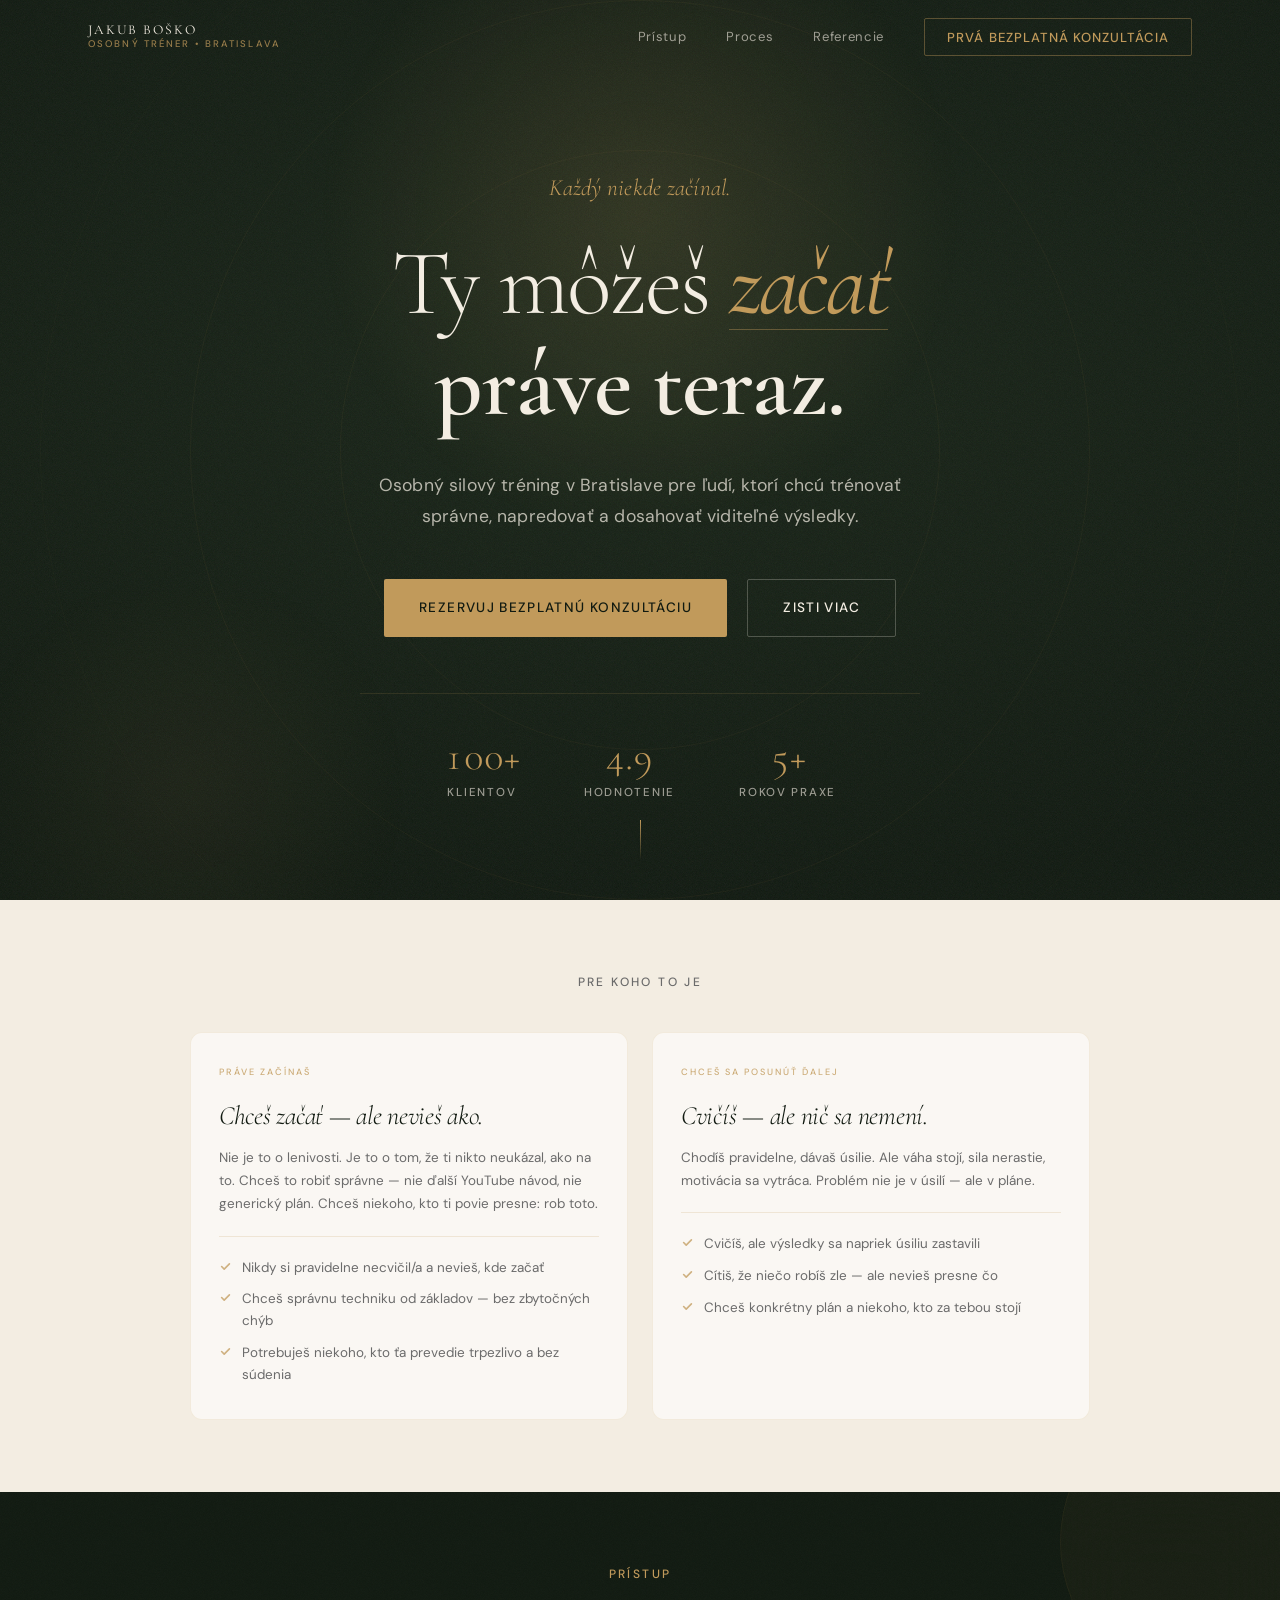
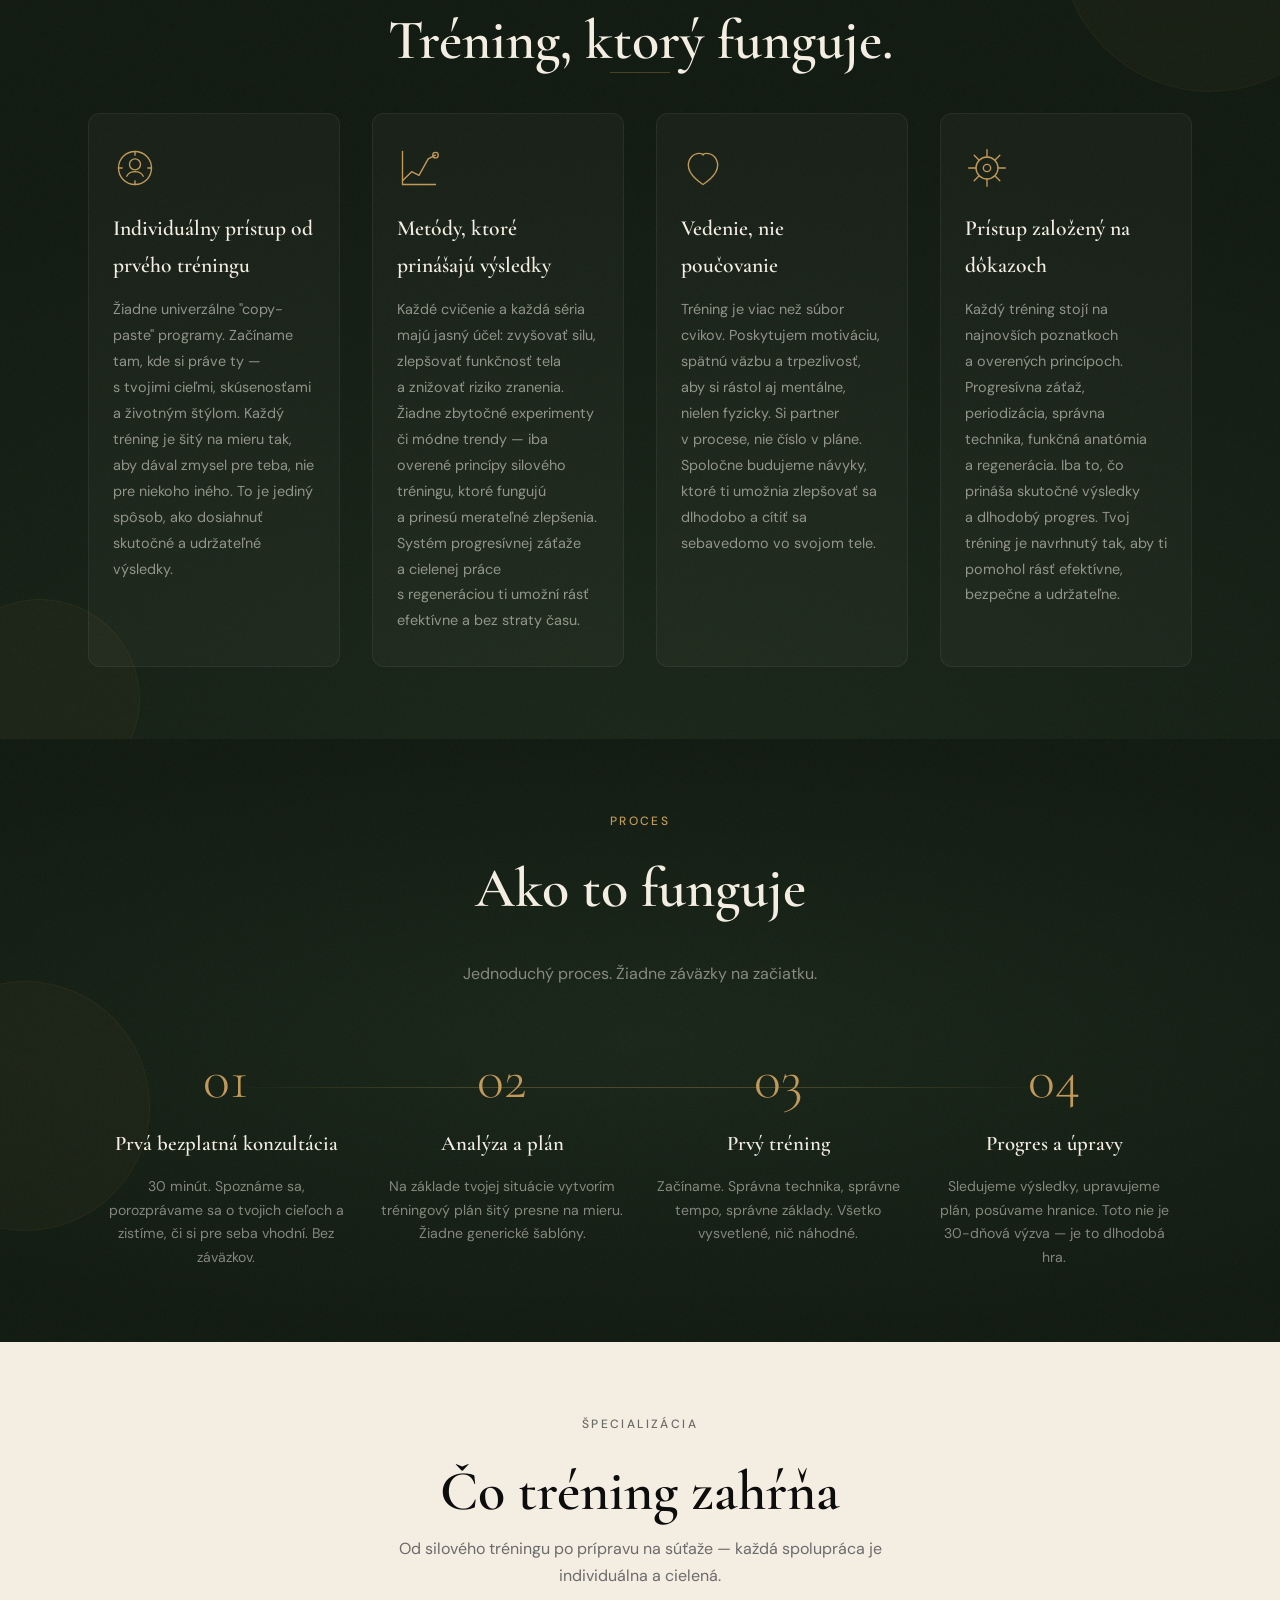
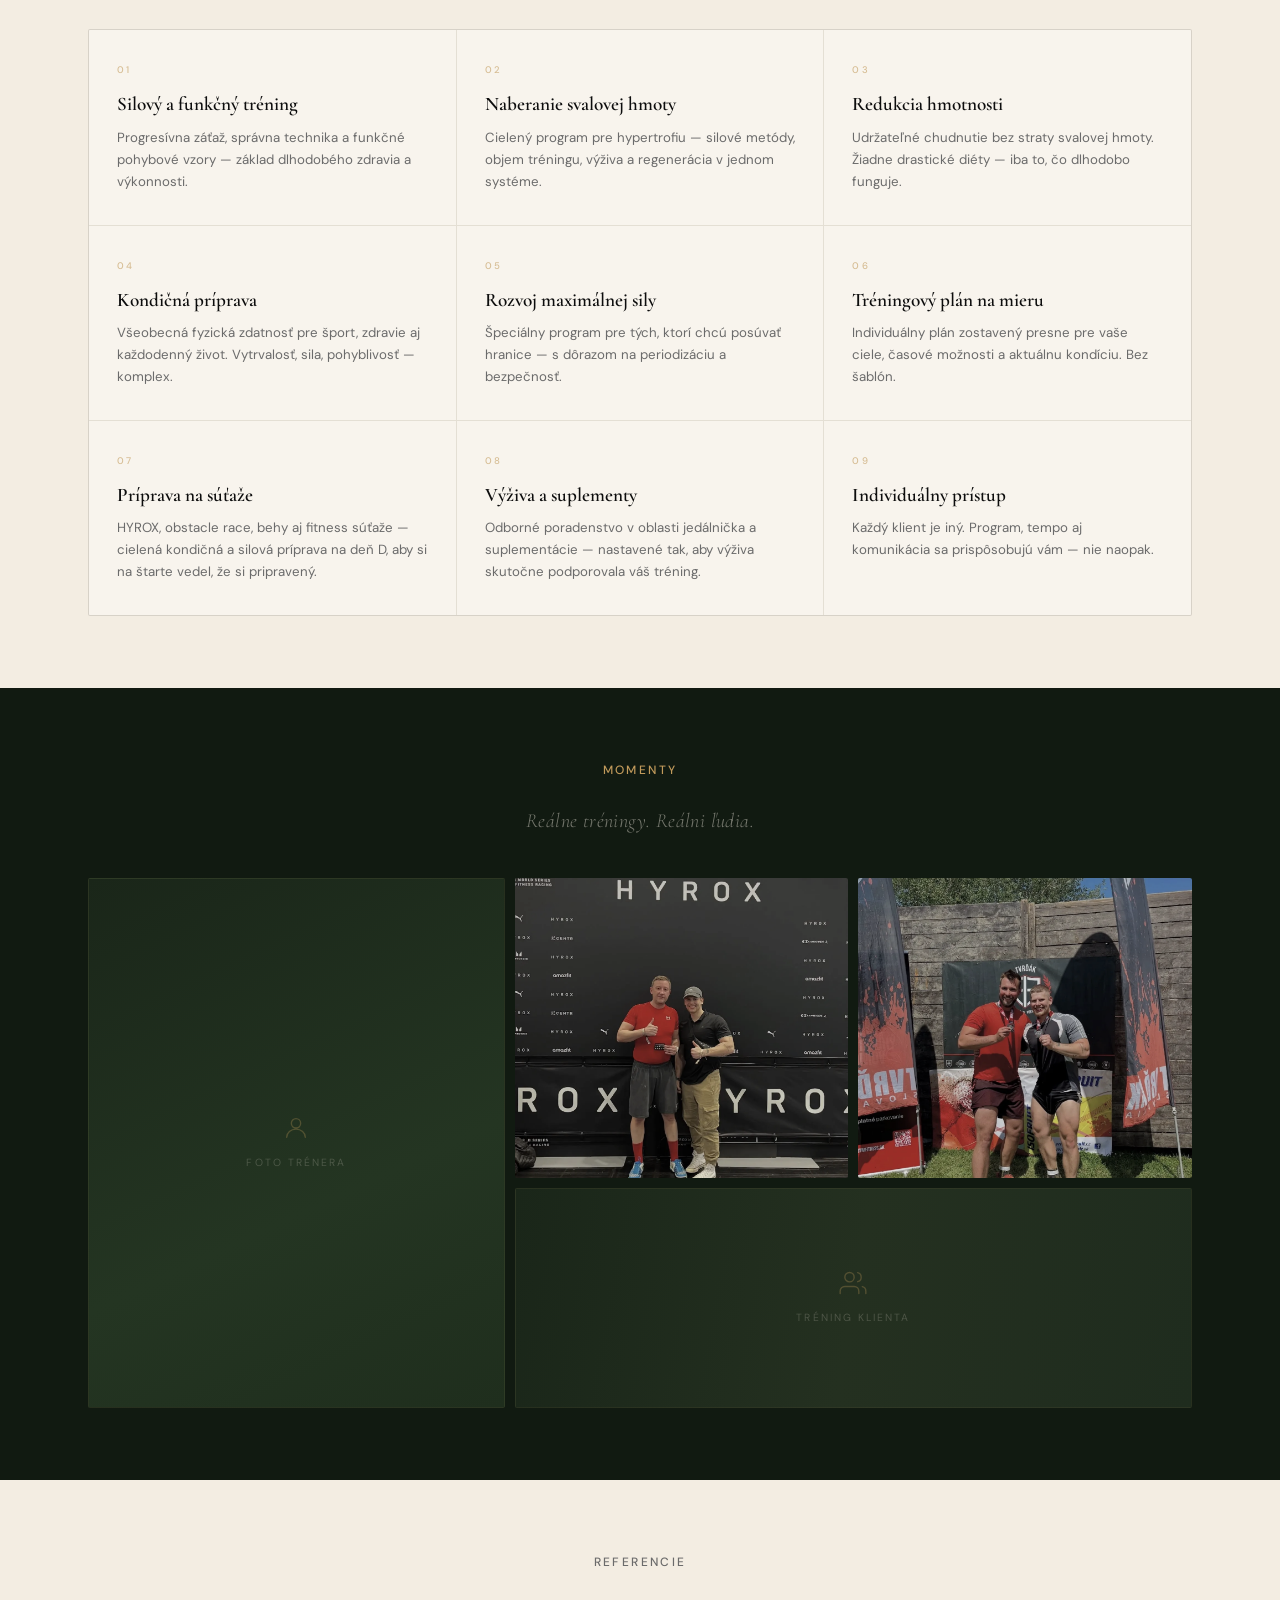
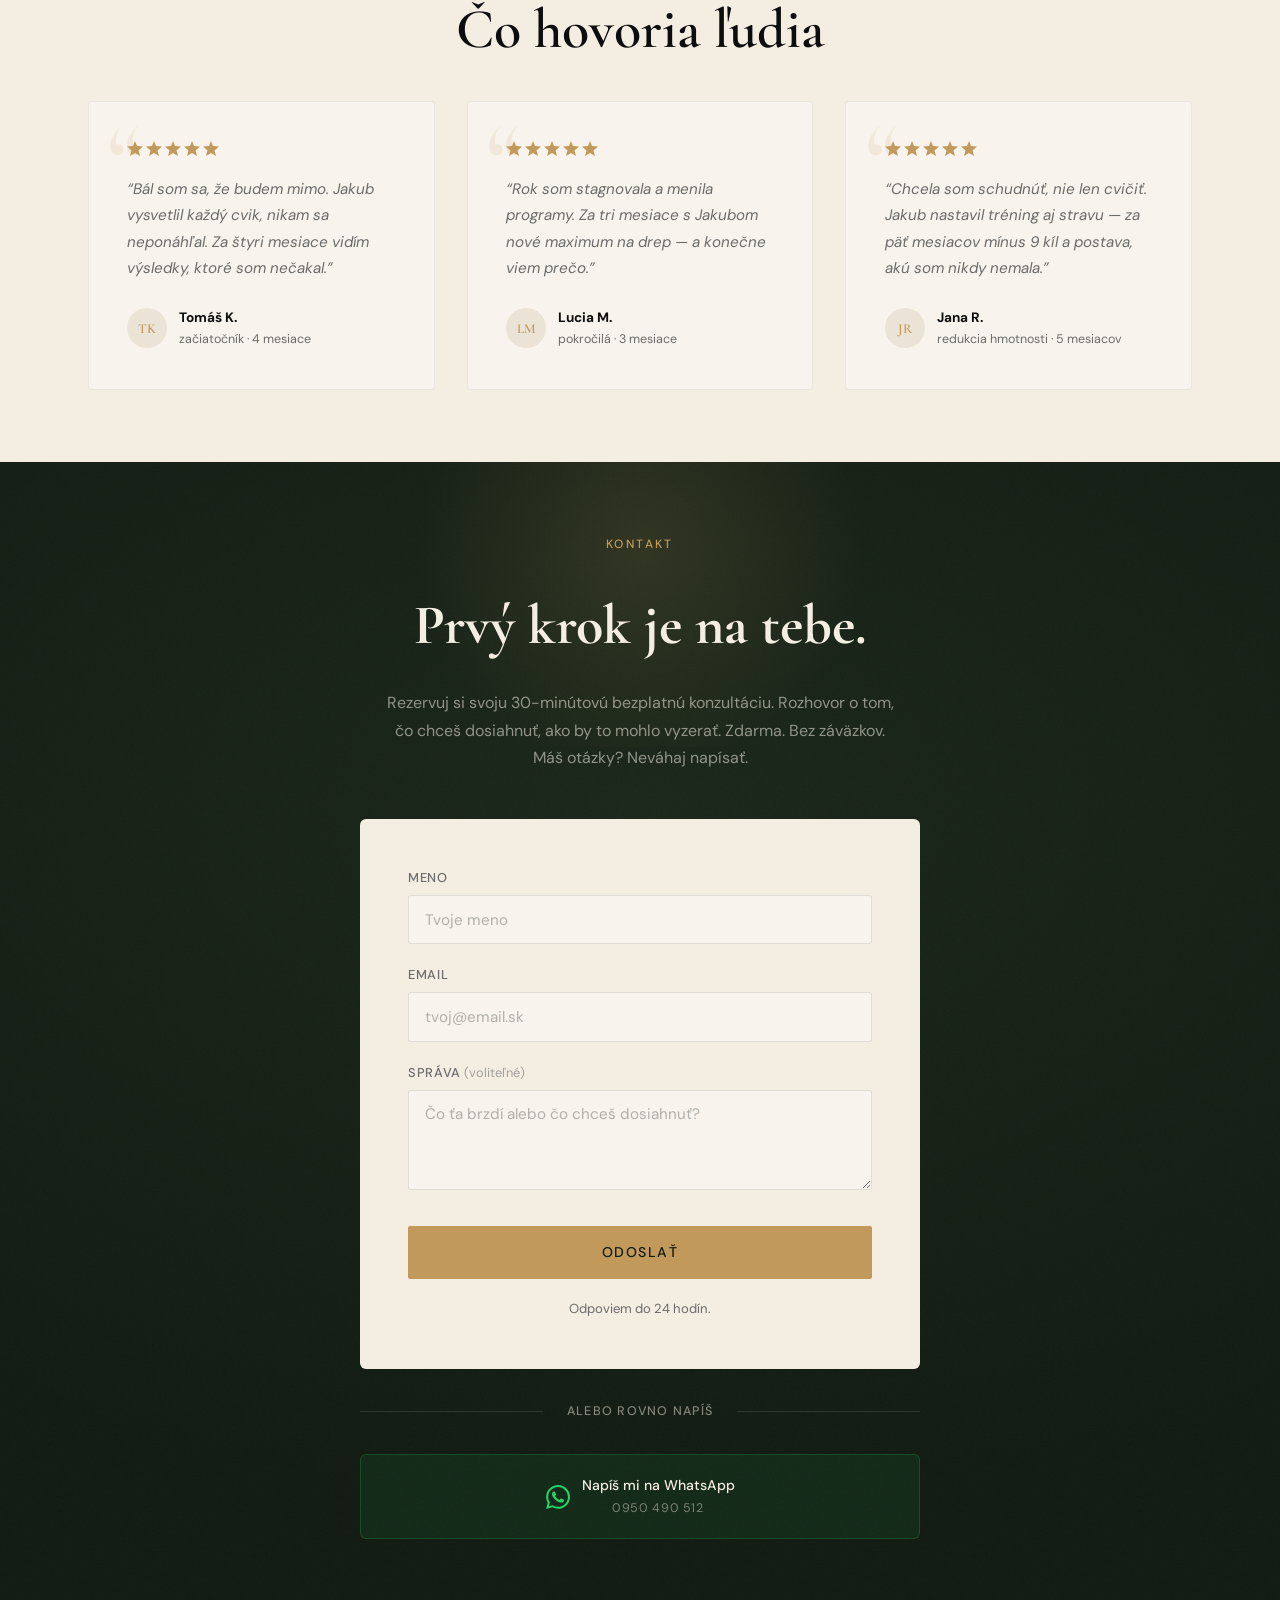
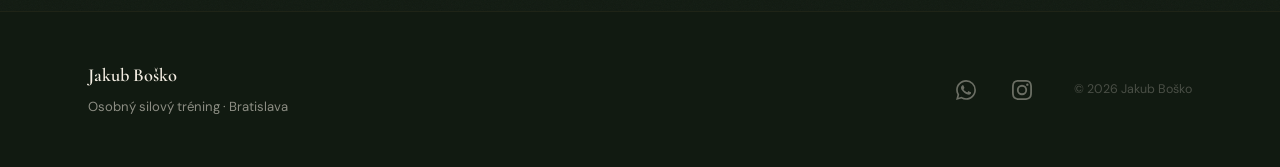
==== commit e99c92cf: "Google Analytics, favicon súbory, intro timing a úpravy služieb - Pridaný Google Analytics tag (G-PN" ====
--- a/index.html
+++ b/index.html
@@ -2,6 +2,16 @@
 <html lang="sk">
 <head>
   <meta charset="UTF-8">
+
+  <!-- Google tag (gtag.js) -->
+  <script async src="https://www.googletagmanager.com/gtag/js?id=G-PN215FZCHQ"></script>
+  <script>
+    window.dataLayer = window.dataLayer || [];
+    function gtag(){dataLayer.push(arguments);}
+    gtag('js', new Date());
+    gtag('config', 'G-PN215FZCHQ');
+  </script>
+
   <meta name="viewport" content="width=device-width, initial-scale=1.0">
   <meta name="color-scheme" content="dark light">
   <meta name="theme-color" content="#1a2619">
@@ -47,9 +57,11 @@
   <meta name="twitter:image" content="https://www.trenerbratislava.sk/images/og-image.jpg">
   <meta name="twitter:image:alt" content="Jakub Boško — Osobný tréner Bratislava">
 
-  <!-- Favicon — SVG inline, žiadne externé súbory -->
-  <link rel="icon" href="data:image/svg+xml,<svg xmlns='http://www.w3.org/2000/svg' viewBox='0 0 32 32'><rect width='32' height='32' rx='4' fill='%231a2619'/><text x='16' y='23' text-anchor='middle' font-family='Georgia,serif' font-size='17' font-weight='600' fill='%23c19a5b'>JB</text></svg>">
-  <link rel="apple-touch-icon" href="data:image/svg+xml,<svg xmlns='http://www.w3.org/2000/svg' viewBox='0 0 32 32'><rect width='32' height='32' rx='4' fill='%231a2619'/><text x='16' y='23' text-anchor='middle' font-family='Georgia,serif' font-size='17' font-weight='600' fill='%23c19a5b'>JB</text></svg>">
+  <!-- Favicon -->
+  <link rel="icon" href="/favicon.ico" sizes="48x48">
+  <link rel="icon" href="/images/favicon-32x32.png" sizes="32x32" type="image/png">
+  <link rel="icon" href="/images/favicon-48x48.png" sizes="48x48" type="image/png">
+  <link rel="apple-touch-icon" href="/images/apple-touch-icon.png">
 
   <!-- Self-hosted fonty — žiadne externé DNS lookup, okamžité načítanie -->
   <!-- Preload kritických fontov (nad záhybom: headings + body) -->
@@ -3277,26 +3289,26 @@
 
           <div class="services__item reveal reveal-delay-1">
             <span class="services__number">02</span>
+            <h3 class="services__name">Naberanie svalovej hmoty</h3>
+            <p class="services__desc">Cielený program pre hypertrofiu — silové metódy, objem tréningu, výživa a regenerácia v jednom systéme.</p>
+          </div>
+
+          <div class="services__item reveal reveal-delay-2">
+            <span class="services__number">03</span>
+            <h3 class="services__name">Redukcia hmotnosti</h3>
+            <p class="services__desc">Udržateľné chudnutie bez straty svalovej hmoty. Žiadne drastické diéty — iba to, čo dlhodobo funguje.</p>
+          </div>
+
+          <div class="services__item reveal">
+            <span class="services__number">04</span>
             <h3 class="services__name">Kondičná príprava</h3>
             <p class="services__desc">Všeobecná fyzická zdatnosť pre šport, zdravie aj každodenný život. Vytrvalosť, sila, pohyblivosť — komplex.</p>
           </div>
 
-          <div class="services__item reveal reveal-delay-2">
-            <span class="services__number">03</span>
+          <div class="services__item reveal reveal-delay-1">
+            <span class="services__number">05</span>
             <h3 class="services__name">Rozvoj maximálnej sily</h3>
             <p class="services__desc">Špeciálny program pre tých, ktorí chcú posúvať hranice — s dôrazom na periodizáciu a bezpečnosť.</p>
-          </div>
-
-          <div class="services__item reveal">
-            <span class="services__number">04</span>
-            <h3 class="services__name">Naberanie svalovej hmoty</h3>
-            <p class="services__desc">Cielený program pre hypertrofiu — silové metódy, objem tréningu, výživa a regenerácia v jednom systéme.</p>
-          </div>
-
-          <div class="services__item reveal reveal-delay-1">
-            <span class="services__number">05</span>
-            <h3 class="services__name">Redukcia hmotnosti</h3>
-            <p class="services__desc">Udržateľné chudnutie bez straty svalovej hmoty. Žiadne drastické diéty — iba to, čo dlhodobo funguje.</p>
           </div>
 
           <div class="services__item reveal reveal-delay-2">
@@ -3308,7 +3320,7 @@
           <div class="services__item reveal">
             <span class="services__number">07</span>
             <h3 class="services__name">Príprava na súťaže</h3>
-            <p class="services__desc">Špeciálna príprava pre fitness a kulturistiku — peaking, predťažobný tréning, staging a diétna fáza.</p>
+            <p class="services__desc">HYROX, obstacle race, behy aj fitness súťaže — cielená kondičná a silová príprava na deň D, aby si na štarte vedel, že si pripravený.</p>
           </div>
 
           <div class="services__item reveal reveal-delay-1">
@@ -3600,10 +3612,10 @@
         setTimeout(function () {
           curtain.classList.add('exit');
           document.body.style.overflow = '';
-        }, 400);
+        }, 1800);
         setTimeout(function () {
           curtain.classList.add('done');
-        }, 1000);
+        }, 2600);
       }
 
       /* ----------------------------------------
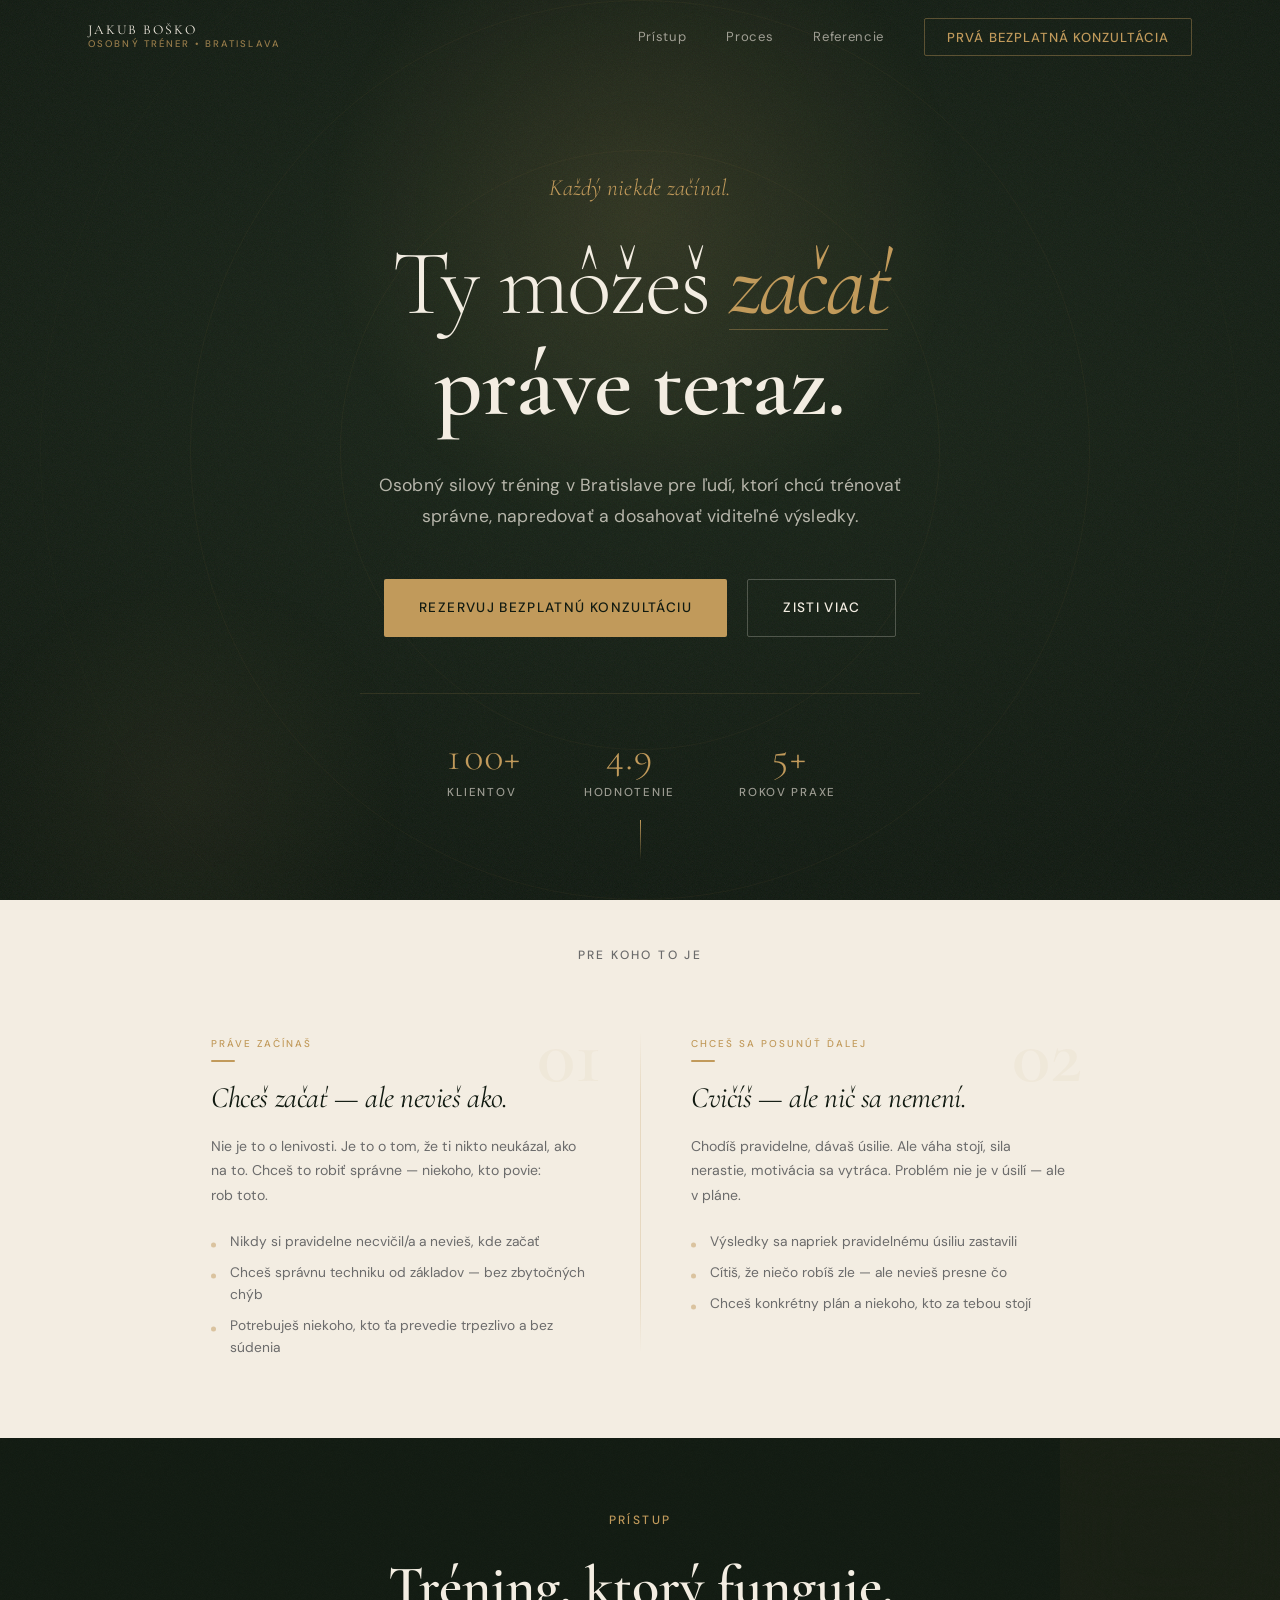
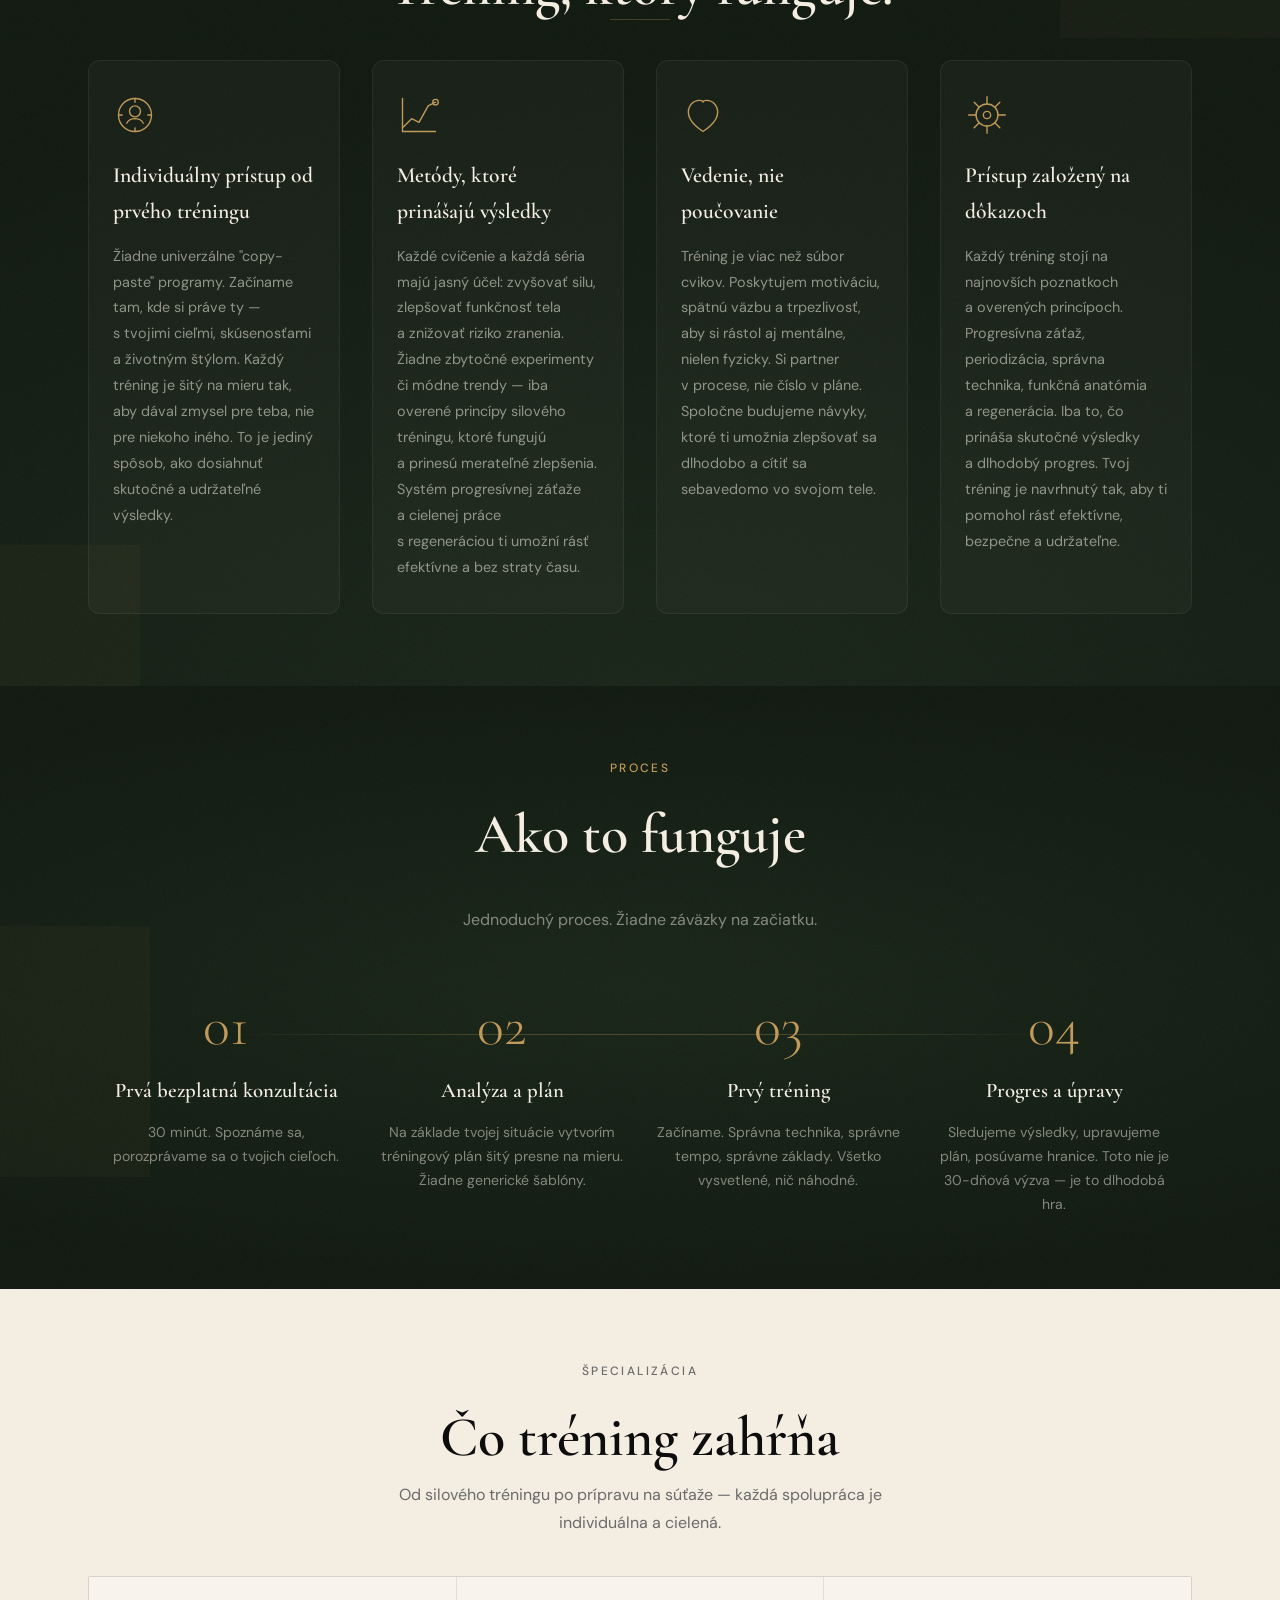
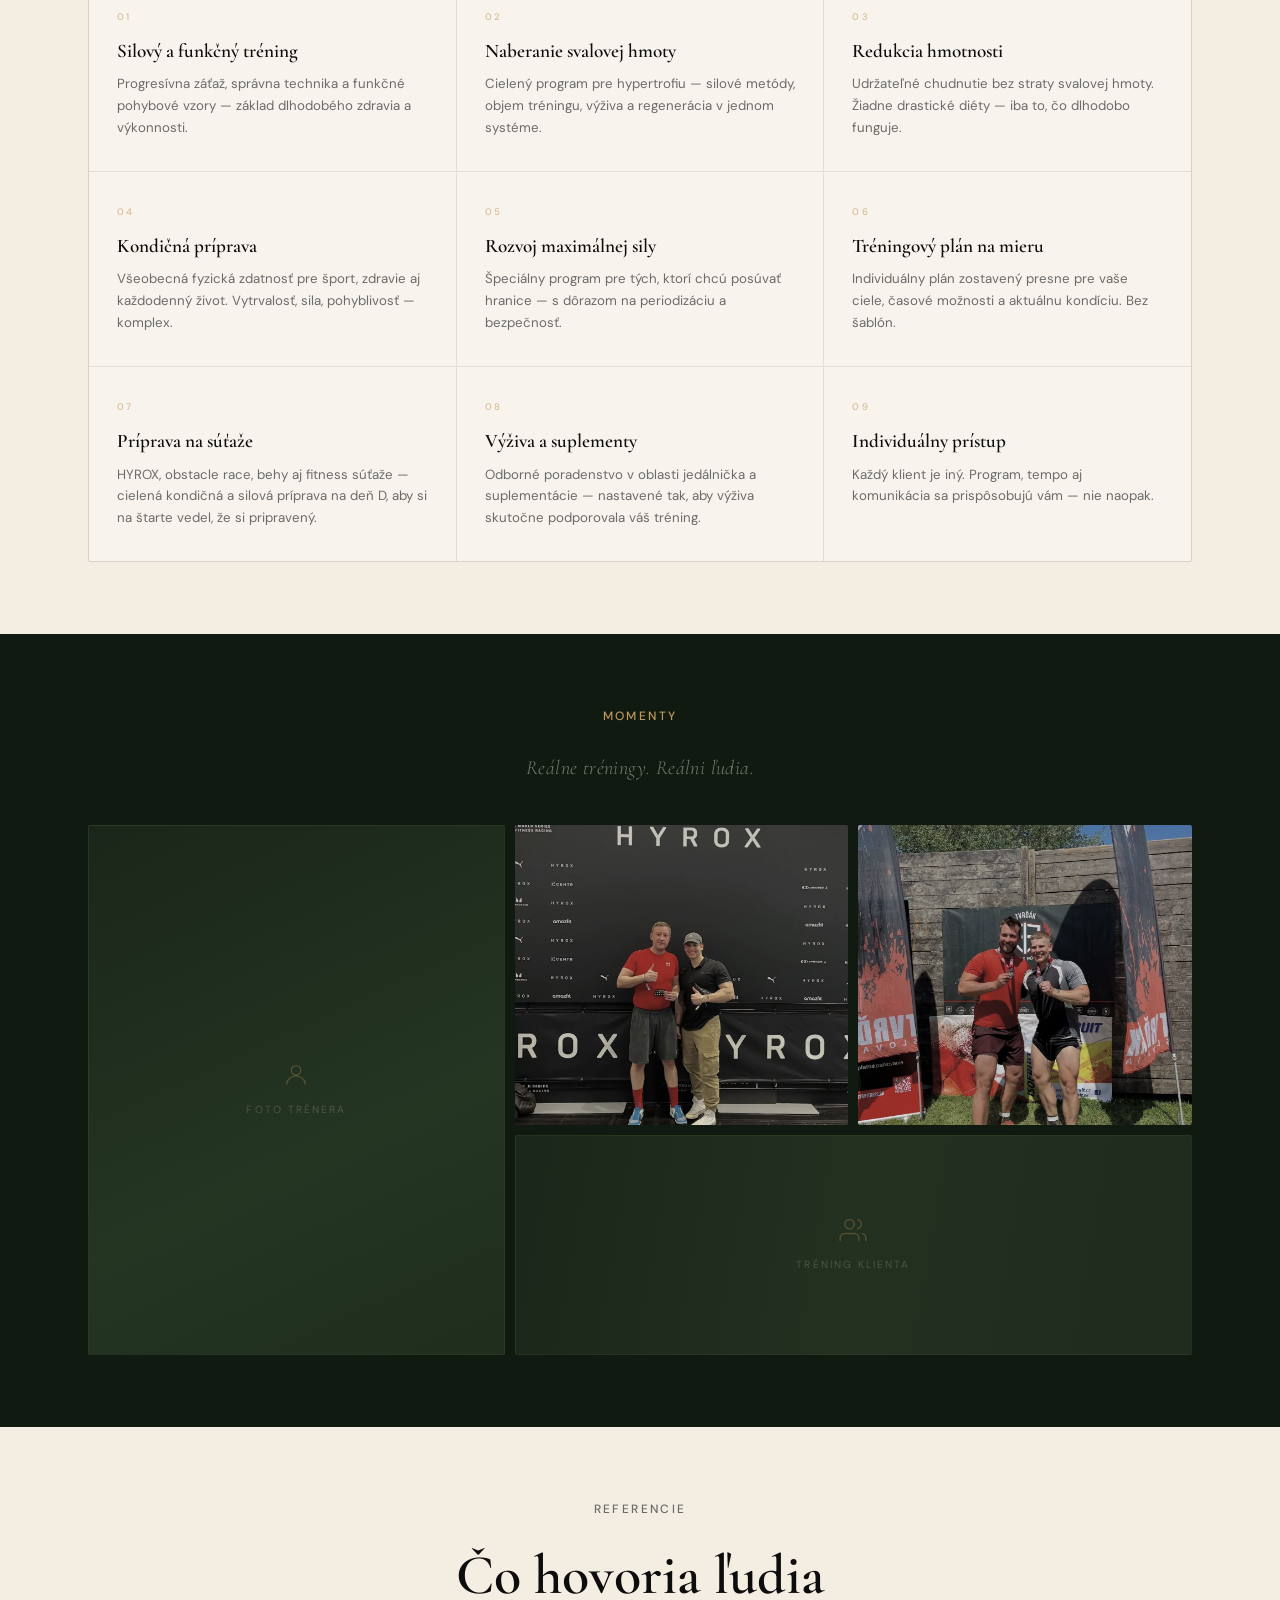
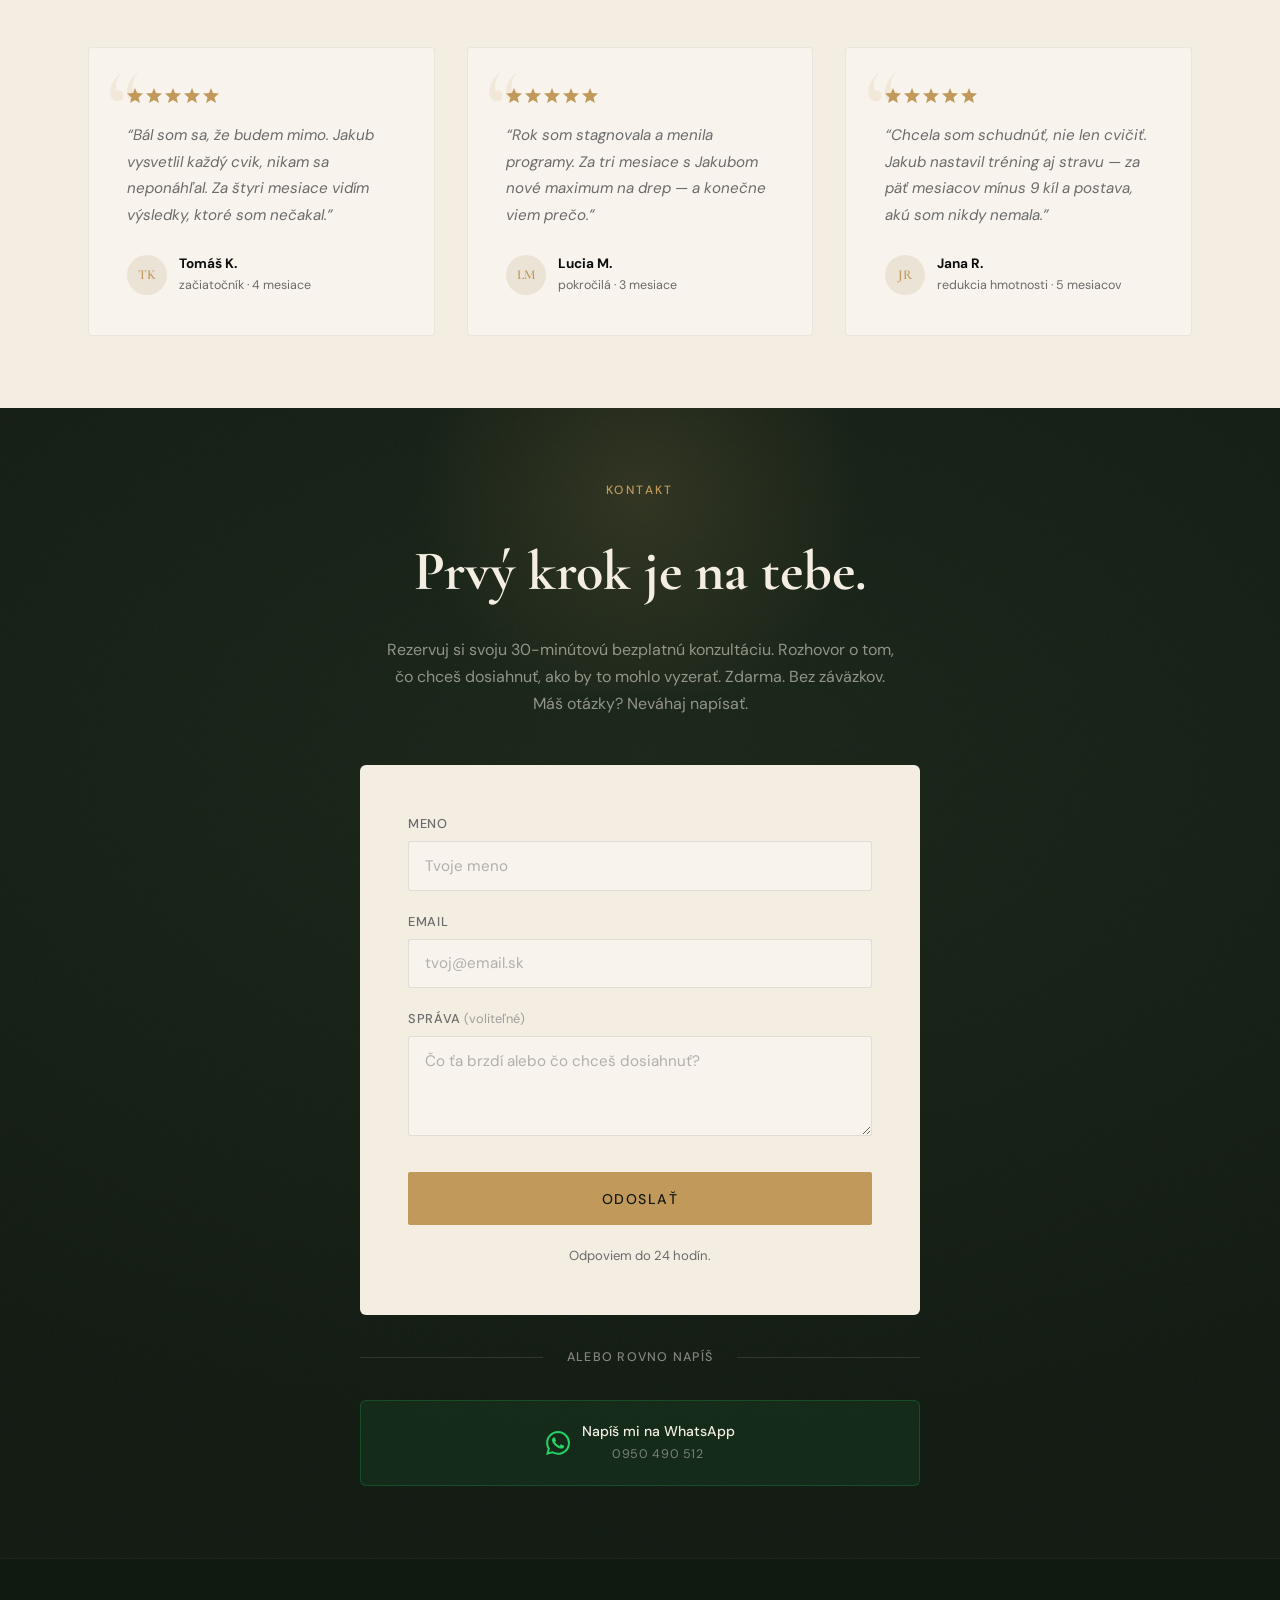
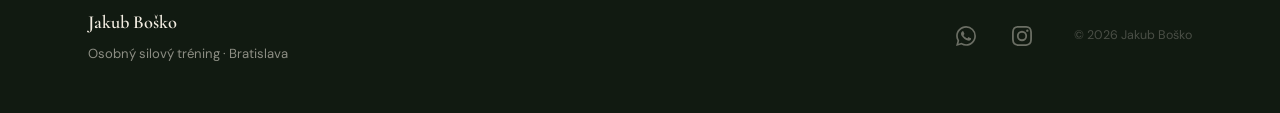
==== commit 1cbb0f84: "SEO schema upgrade, 404 stránka, blog infraštruktúra a UX vylepšenia - LocalBusiness: plná adresa FI" ====
--- a/index.html
+++ b/index.html
@@ -22,27 +22,34 @@
 
   <!-- ★ SEO: Primary meta -->
   <title>Osobný tréner Bratislava | Jakub Boško — Silový tréning na mieru</title>
-  <meta name="description" content="Osobný tréner v Bratislave — individuálny silový tréning na mieru pre začiatočníkov aj pokročilých. Prvá konzultácia zdarma. Napíš na WhatsApp: 0950 490 512.">
-  <meta name="keywords" content="osobný tréner Bratislava, fitness tréner Bratislava, tréning Bratislava, silový tréning Bratislava, funkčný tréning Bratislava, kondičná príprava Bratislava, kondičný tréner Bratislava, naberanie svalovej hmoty Bratislava, redukcia hmotnosti tréner Bratislava, chudnutie tréner Bratislava, rozvoj maximálnej sily, tréningový plán na mieru, individuálny prístup tréning, príprava na súťaže fitness kulturistika Bratislava, poradenstvo výživa suplementy, individuálny tréning Bratislava, súkromný tréner Bratislava, tréning na mieru Bratislava, osobný tréner pre začiatočníkov, bezplatná konzultácia tréner, Jakub Boško, personal trainer Bratislava, tréner cena Bratislava">
+  <meta name="description" content="Osobný tréner v Bratislave (Staré Mesto, FITINN Kamenné nám.) — individuálny silový tréning na mieru pre začiatočníkov aj pokročilých. English speaking. Prvá konzultácia zdarma. WhatsApp: 0950 490 512.">
+  <meta name="keywords" content="tréner, tréner Bratislava, osobný tréner, osobný tréner Bratislava, osobný tréner Staré Mesto, tréner Staré Mesto, silový tréner Bratislava, silový tréning Bratislava, fitness tréner Bratislava, kondičný tréner Bratislava, personálny tréner Bratislava, súkromný tréner Bratislava, funkčný tréning Bratislava, kondičná príprava Bratislava, naberanie svalovej hmoty Bratislava, redukcia hmotnosti tréner Bratislava, chudnutie tréner Bratislava, rozvoj maximálnej sily, tréningový plán na mieru, tréner pre začiatočníkov Bratislava, tréner pre ženy Bratislava, tréner v mojom okolí, najlepší tréner Bratislava, osobný tréner cena Bratislava, Jakub Boško, FITINN Kamenné námestie, personal trainer Bratislava, personal trainer near me, personal trainer Old Town Bratislava, English speaking personal trainer Bratislava, strength coach Bratislava, fitness trainer Bratislava, gym trainer Bratislava">
   <meta name="author" content="Jakub Boško">
   <meta name="robots" content="index, follow, max-snippet:-1, max-image-preview:large, max-video-preview:-1">
 
-  <!-- ★ SEO: Geo / Lokalizácia -->
+  <!-- ★ SEO: Geo / Lokalizácia — FITINN, Kamenné námestie, Bratislava – Staré Mesto -->
   <meta name="geo.region" content="SK-BL">
-  <meta name="geo.placename" content="Bratislava">
-  <meta name="geo.position" content="48.148598;17.107748">
-  <meta name="ICBM" content="48.148598, 17.107748">
+  <meta name="geo.placename" content="Bratislava – Staré Mesto">
+  <meta name="geo.position" content="48.144300;17.114100">
+  <meta name="ICBM" content="48.144300, 17.114100">
 
   <!-- ★ SEO: Canonical — s trailing slash, konzistentné so sitemap -->
   <link rel="canonical" href="https://www.trenerbratislava.sk/">
+
+  <!-- ★ SEO: hreflang — slovenská primárna verzia, x-default na SK -->
+  <link rel="alternate" hreflang="sk-SK" href="https://www.trenerbratislava.sk/">
+  <link rel="alternate" hreflang="x-default" href="https://www.trenerbratislava.sk/">
 
   <!-- ★ SEO: Open Graph / Facebook -->
   <meta property="og:type" content="website">
   <meta property="og:locale" content="sk_SK">
+  <meta property="og:locale:alternate" content="en_US">
   <meta property="og:title" content="Osobný tréner Bratislava | Jakub Boško — Silový tréning na mieru">
-  <meta property="og:description" content="Individuálny silový tréning v Bratislave pre začiatočníkov aj pokročilých. Prvá konzultácia zdarma — bez záväzkov.">
+  <meta property="og:description" content="Individuálny silový tréning v Bratislave (FITINN Kamenné nám., Staré Mesto) pre začiatočníkov aj pokročilých. English speaking. Prvá konzultácia zdarma.">
   <meta property="og:site_name" content="Jakub Boško — Osobný tréner Bratislava">
   <meta property="og:url" content="https://www.trenerbratislava.sk/">
+  <meta property="og:locality" content="Bratislava – Staré Mesto">
+  <meta property="og:country-name" content="Slovakia">
   <meta property="og:image" content="https://www.trenerbratislava.sk/images/og-image.jpg">
   <meta property="og:image:secure_url" content="https://www.trenerbratislava.sk/images/og-image.jpg">
   <meta property="og:image:type" content="image/jpeg">
@@ -89,14 +96,14 @@
         "@type": "WebPage",
         "@id": "https://www.trenerbratislava.sk/#webpage",
         "name": "Osobný tréner Bratislava | Jakub Boško — Silový tréning na mieru",
-        "description": "Individuálny silový tréning v Bratislave pre začiatočníkov aj pokročilých. Prvá konzultácia zdarma.",
+        "description": "Individuálny silový tréning v Bratislave (FITINN Kamenné nám., Staré Mesto) pre začiatočníkov aj pokročilých. English speaking clients welcome. Prvá konzultácia zdarma.",
         "url": "https://www.trenerbratislava.sk/",
         "inLanguage": "sk-SK",
         "isPartOf": { "@id": "https://www.trenerbratislava.sk/#website" },
         "about": { "@id": "https://www.trenerbratislava.sk/#business" },
         "author": { "@id": "https://www.trenerbratislava.sk/#trainer" },
         "datePublished": "2026-03-20",
-        "dateModified": "2026-04-04",
+        "dateModified": "2026-04-15",
         "primaryImageOfPage": {
           "@type": "ImageObject",
           "url": "https://www.trenerbratislava.sk/images/og-image.jpg",
@@ -109,8 +116,18 @@
         "@type": ["LocalBusiness", "HealthClub"],
         "@id": "https://www.trenerbratislava.sk/#business",
         "name": "Jakub Boško — Osobný tréner Bratislava",
-        "alternateName": ["Osobný tréner Bratislava", "Silový tréning Bratislava", "Fitness tréner Bratislava"],
-        "description": "Individuálny silový tréning v Bratislave na mieru pre začiatočníkov aj pokročilých. Prvá konzultácia zdarma.",
+        "alternateName": [
+          "Osobný tréner Bratislava",
+          "Osobný tréner Staré Mesto",
+          "Silový tréning Bratislava",
+          "Fitness tréner Bratislava",
+          "Kondičný tréner Bratislava",
+          "Personal Trainer Bratislava",
+          "English Speaking Personal Trainer Bratislava",
+          "Strength Coach Bratislava",
+          "Fitness Trainer Old Town Bratislava"
+        ],
+        "description": "Individuálny silový tréning v Bratislave na mieru pre začiatočníkov aj pokročilých. Tréningy prebiehajú v FITINN Kamenné námestie (Staré Mesto). English speaking clients welcome. Prvá konzultácia zdarma.",
         "url": "https://www.trenerbratislava.sk/",
         "telephone": "+421950490512",
         "priceRange": "$$",
@@ -124,22 +141,44 @@
           "height": 630
         },
         "founder": { "@id": "https://www.trenerbratislava.sk/#trainer" },
-        "areaServed": {
-          "@type": "City",
-          "name": "Bratislava",
-          "addressCountry": "SK"
-        },
+        "areaServed": [
+          {
+            "@type": "City",
+            "name": "Bratislava",
+            "addressCountry": "SK"
+          },
+          {
+            "@type": "AdministrativeArea",
+            "name": "Bratislava – Staré Mesto",
+            "addressCountry": "SK"
+          }
+        ],
         "address": {
           "@type": "PostalAddress",
-          "addressLocality": "Bratislava",
+          "streetAddress": "Kamenné námestie 1",
+          "postalCode": "81106",
+          "addressLocality": "Bratislava – Staré Mesto",
           "addressCountry": "SK",
           "addressRegion": "Bratislavský kraj"
         },
+        "containedInPlace": {
+          "@type": "SportsActivityLocation",
+          "name": "FITINN Kamenné námestie",
+          "address": {
+            "@type": "PostalAddress",
+            "streetAddress": "Kamenné námestie 1",
+            "postalCode": "81106",
+            "addressLocality": "Bratislava – Staré Mesto",
+            "addressCountry": "SK"
+          }
+        },
         "geo": {
           "@type": "GeoCoordinates",
-          "latitude": "48.148598",
-          "longitude": "17.107748"
+          "latitude": "48.144300",
+          "longitude": "17.114100"
         },
+        "hasMap": "https://www.google.com/maps/search/?api=1&query=FITINN+Kamenn%C3%A9+n%C3%A1mestie+Bratislava",
+        "availableLanguage": ["sk", "en"],
         "openingHoursSpecification": [
           {
             "@type": "OpeningHoursSpecification",
@@ -284,15 +323,35 @@
         "name": "Jakub Boško",
         "givenName": "Jakub",
         "familyName": "Boško",
-        "jobTitle": "Osobný tréner",
-        "description": "Certifikovaný osobný tréner v Bratislave so 5+ rokmi praxe. Špecializácia na silový tréning, prácu s začiatočníkmi a postupný dlhodobý progres.",
+        "jobTitle": "Osobný tréner · Kondičný tréner",
+        "description": "Kondičný tréner s akademickým vzdelaním z Fakulty telesnej výchovy a športu Univerzity Komenského v Bratislave. Špecializácia na silový tréning, kondičnú prípravu, prácu so začiatočníkmi a postupný dlhodobý progres. English speaking clients welcome.",
         "url": "https://www.trenerbratislava.sk/",
         "telephone": "+421950490512",
         "image": "https://www.trenerbratislava.sk/images/og-image.jpg",
         "worksFor": { "@id": "https://www.trenerbratislava.sk/#business" },
+        "alumniOf": {
+          "@type": "CollegeOrUniversity",
+          "name": "Fakulta telesnej výchovy a športu, Univerzita Komenského v Bratislave",
+          "sameAs": "https://www.fsport.uniba.sk/"
+        },
+        "hasCredential": [
+          {
+            "@type": "EducationalOccupationalCredential",
+            "credentialCategory": "degree",
+            "educationalLevel": "Bakalár (Bc.)",
+            "name": "Bc. Kondičné trénerstvo",
+            "recognizedBy": {
+              "@type": "CollegeOrUniversity",
+              "name": "Fakulta telesnej výchovy a športu, Univerzita Komenského v Bratislave"
+            }
+          }
+        ],
+        "knowsLanguage": ["sk", "en"],
         "sameAs": ["https://www.instagram.com/jakupos/"],
         "knowsAbout": [
-          "silový tréning", "fyziológia", "periodizácia", "progresívna záťaž", "korekcia techniky"
+          "silový tréning", "kondičná príprava", "fyziológia športu", "periodizácia",
+          "progresívna záťaž", "korekcia techniky", "strength training",
+          "personal training", "fitness coaching"
         ]
       },
 
@@ -320,7 +379,7 @@
             "name": "Kde prebieha tréning v Bratislave?",
             "acceptedAnswer": {
               "@type": "Answer",
-              "text": "Tréningy prebiehajú v Bratislave. Presné miesto a čas dohodujeme individuálne pri úvodnej konzultácii podľa vašich možností a preferencií."
+              "text": "Tréningy prebiehajú v FITINN Kamenné námestie v Bratislave – Starom Meste. Lokalita je ľahko dostupná MHD aj autom, v centre mesta. Presný čas dohodujeme individuálne pri úvodnej konzultácii podľa vašich možností a preferencií."
             }
           },
           {
@@ -380,6 +439,107 @@
             }
           }
         ]
+      },
+
+      {
+        "@type": "Service",
+        "@id": "https://www.trenerbratislava.sk/#service-silovy-funkcny",
+        "name": "Silový a funkčný tréning Bratislava",
+        "serviceType": "Personal Strength and Functional Training",
+        "category": "Silový tréning",
+        "provider": { "@id": "https://www.trenerbratislava.sk/#business" },
+        "areaServed": { "@type": "City", "name": "Bratislava", "addressCountry": "SK" },
+        "availableChannel": {
+          "@type": "ServiceChannel",
+          "serviceLocation": { "@id": "https://www.trenerbratislava.sk/#business" }
+        },
+        "description": "Individuálny silový a funkčný tréning na mieru v Bratislave — FITINN Kamenné námestie. Progresívna záťaž, správna technika, merateľné výsledky."
+      },
+      {
+        "@type": "Service",
+        "@id": "https://www.trenerbratislava.sk/#service-kondicna-priprava",
+        "name": "Kondičná príprava Bratislava",
+        "serviceType": "Strength and Conditioning Coaching",
+        "category": "Kondičná príprava",
+        "provider": { "@id": "https://www.trenerbratislava.sk/#business" },
+        "areaServed": { "@type": "City", "name": "Bratislava", "addressCountry": "SK" },
+        "description": "Kondičná príprava a všeobecná fyzická zdatnosť pre šport, zdravie aj každodenný život — v Bratislave, Staré Mesto."
+      },
+      {
+        "@type": "Service",
+        "@id": "https://www.trenerbratislava.sk/#service-max-sila",
+        "name": "Rozvoj maximálnej sily Bratislava",
+        "serviceType": "Maximal Strength Training",
+        "category": "Silový tréning",
+        "provider": { "@id": "https://www.trenerbratislava.sk/#business" },
+        "areaServed": { "@type": "City", "name": "Bratislava", "addressCountry": "SK" },
+        "description": "Špeciálny program zameraný na rozvoj maximálnej sily s dôrazom na techniku, periodizáciu a bezpečnosť."
+      },
+      {
+        "@type": "Service",
+        "@id": "https://www.trenerbratislava.sk/#service-naberanie",
+        "name": "Naberanie svalovej hmoty Bratislava",
+        "serviceType": "Muscle Hypertrophy Coaching",
+        "category": "Naberanie svalovej hmoty",
+        "provider": { "@id": "https://www.trenerbratislava.sk/#business" },
+        "areaServed": { "@type": "City", "name": "Bratislava", "addressCountry": "SK" },
+        "description": "Tréning a poradenstvo pre efektívne naberanie svalovej hmoty — silové metódy, výživa, regenerácia."
+      },
+      {
+        "@type": "Service",
+        "@id": "https://www.trenerbratislava.sk/#service-redukcia",
+        "name": "Redukcia hmotnosti Bratislava",
+        "serviceType": "Weight Loss Coaching",
+        "category": "Redukcia hmotnosti",
+        "provider": { "@id": "https://www.trenerbratislava.sk/#business" },
+        "areaServed": { "@type": "City", "name": "Bratislava", "addressCountry": "SK" },
+        "description": "Tréningový program pre bezpečnú a udržateľnú redukciu hmotnosti bez straty svalovej hmoty."
+      },
+      {
+        "@type": "Service",
+        "@id": "https://www.trenerbratislava.sk/#service-plan-na-mieru",
+        "name": "Tréningový plán na mieru Bratislava",
+        "serviceType": "Custom Training Plan",
+        "category": "Tréningový plán",
+        "provider": { "@id": "https://www.trenerbratislava.sk/#business" },
+        "areaServed": { "@type": "City", "name": "Bratislava", "addressCountry": "SK" },
+        "description": "Individuálny tréningový plán navrhnutý presne na vaše ciele, možnosti a životný štýl."
+      },
+      {
+        "@type": "Service",
+        "@id": "https://www.trenerbratislava.sk/#service-priprava-sutaze",
+        "name": "Príprava na súťaže vo fitness a kulturistike Bratislava",
+        "serviceType": "Fitness and Bodybuilding Competition Prep",
+        "category": "Súťažná príprava",
+        "provider": { "@id": "https://www.trenerbratislava.sk/#business" },
+        "areaServed": { "@type": "City", "name": "Bratislava", "addressCountry": "SK" },
+        "description": "Špeciálna príprava pre súťažných športovcov — peaking, staging, diétna príprava, periodizácia."
+      },
+      {
+        "@type": "Service",
+        "@id": "https://www.trenerbratislava.sk/#service-vyziva",
+        "name": "Poradenstvo v oblasti výživy a suplementov",
+        "serviceType": "Nutrition and Supplementation Consulting",
+        "category": "Výživa",
+        "provider": { "@id": "https://www.trenerbratislava.sk/#business" },
+        "areaServed": { "@type": "City", "name": "Bratislava", "addressCountry": "SK" },
+        "description": "Odborné poradenstvo v oblasti výživy, jedálnička a suplementácie pre maximalizáciu tréningových výsledkov."
+      },
+      {
+        "@type": "Service",
+        "@id": "https://www.trenerbratislava.sk/#service-konzultacia",
+        "name": "Bezplatná úvodná konzultácia — osobný tréner Bratislava",
+        "serviceType": "Free Introductory Consultation",
+        "category": "Konzultácia",
+        "provider": { "@id": "https://www.trenerbratislava.sk/#business" },
+        "areaServed": { "@type": "City", "name": "Bratislava", "addressCountry": "SK" },
+        "description": "30-minútová bezplatná konzultácia — bez záväzkov. Preberieme vaše ciele a navrhneme postup.",
+        "offers": {
+          "@type": "Offer",
+          "price": "0",
+          "priceCurrency": "EUR",
+          "availability": "https://schema.org/InStock"
+        }
       }
 
     ]
@@ -1177,104 +1337,128 @@
        ======================================== */
     .identify {
       background-color: var(--color-cream);
-      padding: var(--section-pad-y) 0;
+      padding: clamp(2.5rem, 5vh, 4rem) 0;
     }
 
     .identify__inner {
-      max-width: 900px;
+      max-width: 960px;
       margin: 0 auto;
     }
 
     .identify__heading {
       text-align: center;
-      margin-bottom: 2.5rem;
+      margin-bottom: clamp(1.5rem, 3vh, 2.5rem);
     }
 
     .identify__groups {
       display: grid;
       grid-template-columns: 1fr 1fr;
-      gap: 1.5rem;
-    }
-
-    /* Karta — jeden ucelený element */
+      gap: 0;
+      position: relative;
+    }
+
+    .identify__groups::before {
+      content: '';
+      position: absolute;
+      top: 10%;
+      bottom: 10%;
+      left: 50%;
+      width: 1px;
+      background: linear-gradient(to bottom, transparent, rgba(193, 154, 91, 0.25) 20%, rgba(193, 154, 91, 0.25) 80%, transparent);
+    }
+
     .identify__card {
-      background: rgba(255, 255, 255, 0.58);
-      border: 1px solid rgba(193, 154, 91, 0.15);
-      border-radius: 12px;
-      padding: 2rem 1.75rem 2rem;
-    }
-
-    /* Riadok 3 — zoznamy */
-    .identify__group-list { padding-bottom: 0; }
+      position: relative;
+      padding: clamp(1.5rem, 3vw, 2.2rem) clamp(1.5rem, 4vw, 3.5rem);
+      transition: background-color 0.5s var(--ease-luxury);
+    }
+
+    .identify__card:hover {
+      background: rgba(193, 154, 91, 0.03);
+    }
+
+    .identify__card-num {
+      font-family: var(--font-serif);
+      font-size: clamp(3.5rem, 7vw, 5rem);
+      font-weight: 600;
+      line-height: 1;
+      color: rgba(193, 154, 91, 0.06);
+      position: absolute;
+      top: clamp(1rem, 2vw, 1.5rem);
+      right: clamp(1.2rem, 3vw, 2.5rem);
+      user-select: none;
+      pointer-events: none;
+    }
 
     .identify__group-label {
-      display: block;
+      display: inline-block;
       font-family: var(--font-sans);
-      font-size: 0.57rem;
+      font-size: 0.62rem;
       font-weight: 500;
-      letter-spacing: 0.22em;
+      letter-spacing: 0.2em;
       text-transform: uppercase;
       color: var(--color-accent);
-      opacity: 0.8;
-      margin-bottom: 1.25rem;
+      margin-bottom: 1.2rem;
+      position: relative;
+      padding-bottom: 0.6rem;
+    }
+
+    .identify__group-label::after {
+      content: '';
+      position: absolute;
+      bottom: 0;
+      left: 0;
+      width: 24px;
+      height: 2px;
+      background: var(--color-accent);
+      border-radius: 1px;
     }
 
     .identify__group-quote {
       font-family: var(--font-serif);
-      font-size: clamp(1.3rem, 2.4vw, 1.65rem);
+      font-size: clamp(1.45rem, 2.8vw, 1.85rem);
       font-style: italic;
-      font-weight: 300;
+      font-weight: 400;
       color: var(--color-deep);
-      line-height: 1.2;
-      margin-bottom: 0.85rem;
-      letter-spacing: -0.01em;
+      line-height: 1.18;
+      margin-bottom: 1.1rem;
+      letter-spacing: -0.015em;
     }
 
     .identify__group-detail {
       font-family: var(--font-sans);
-      font-size: 0.84rem;
+      font-size: 0.88rem;
       color: var(--color-text-muted);
-      line-height: 1.72;
-    }
-
-    /* Riadok 2 — oddeľovač */
-    .identify__group-divider {
-      display: block;
-      height: 1px;
-      background: rgba(193, 154, 91, 0.2);
-      margin: 1.25rem 0;
-      position: relative;
-      z-index: 1;
+      line-height: 1.75;
+      margin-bottom: 1.4rem;
     }
 
     .identify__group-list {
       list-style: none;
       display: flex;
       flex-direction: column;
-      gap: 0.6rem;
+      gap: 0.55rem;
     }
 
     .identify__group-item {
       display: flex;
-      align-items: flex-start;
-      gap: 0.65rem;
+      align-items: baseline;
+      gap: 0.85rem;
       font-family: var(--font-sans);
-      font-size: 0.84rem;
+      font-size: 0.86rem;
       color: var(--color-text-muted);
-      line-height: 1.65;
-    }
-
-    .identify__check {
+      line-height: 1.6;
+    }
+
+    .identify__group-item::before {
+      content: '';
       flex-shrink: 0;
-      width: 13px;
-      height: 13px;
-      margin-top: 3px;
-      stroke: var(--color-accent);
-      fill: none;
-      stroke-width: 2.5;
-      stroke-linecap: round;
-      stroke-linejoin: round;
-      opacity: 0.75;
+      width: 5px;
+      height: 5px;
+      border-radius: 50%;
+      background: var(--color-accent);
+      opacity: 0.5;
+      transform: translateY(0.1em);
     }
 
     @media (max-width: 640px) {
@@ -1282,8 +1466,25 @@
         grid-template-columns: 1fr;
       }
 
+      .identify__groups::before {
+        top: auto;
+        bottom: auto;
+        left: 10%;
+        right: 10%;
+        width: auto;
+        height: 1px;
+        top: 50%;
+        background: linear-gradient(to right, transparent, rgba(193, 154, 91, 0.25) 20%, rgba(193, 154, 91, 0.25) 80%, transparent);
+      }
+
       .identify__card {
-        padding: 1.5rem 1.25rem;
+        padding: 2rem 0.5rem;
+      }
+
+      .identify__card-num {
+        font-size: 3rem;
+        right: 0.5rem;
+        top: 1.5rem;
       }
     }
 
@@ -2106,7 +2307,7 @@
       margin-bottom: 1rem;
     }
 
-    .cta-section__subtext {
+.cta-section__subtext {
       font-size: 1rem;
       color: rgba(243, 237, 226, 0.55);
       max-width: 520px;
@@ -2793,23 +2994,6 @@
 
       .section-label {
         font-size: 0.7rem;
-      }
-
-      /* Problem cards */
-      .problem-card {
-        padding: 1.8rem 1.5rem;
-      }
-
-      .problem-card__number {
-        font-size: 0.78rem;
-      }
-
-      .problem-card__title {
-        font-size: 1.25rem;
-      }
-
-      .problem-card__text {
-        font-size: 0.88rem;
       }
 
       /* Approach — carousel override (všetky desktop/tablet pravidlá zrušené) */
@@ -3085,47 +3269,27 @@
 
           <div class="identify__groups">
 
-            <!-- Karta 1: začiatočník -->
             <div class="identify__card reveal">
+              <div class="identify__card-num" aria-hidden="true">01</div>
               <span class="identify__group-label">Práve začínaš</span>
               <p class="identify__group-quote">Chceš začať — ale nevieš ako.</p>
-              <p class="identify__group-detail">Nie je to o&nbsp;lenivosti. Je to o&nbsp;tom, že ti nikto neukázal, ako na to. Chceš to robiť správne — nie ďalší YouTube návod, nie generický plán. Chceš niekoho, kto ti povie presne: rob toto.</p>
-              <span class="identify__group-divider" aria-hidden="true"></span>
+              <p class="identify__group-detail">Nie je to o&nbsp;lenivosti. Je to o&nbsp;tom, že ti nikto neukázal, ako na to. Chceš to robiť správne — niekoho, kto povie: rob&nbsp;toto.</p>
               <ul class="identify__group-list">
-                <li class="identify__group-item">
-                  <svg class="identify__check" viewBox="0 0 20 20" aria-hidden="true" focusable="false"><polyline points="4 10 8 14 16 6"/></svg>
-                  <span>Nikdy si pravidelne necvičil/a a nevieš, kde začať</span>
-                </li>
-                <li class="identify__group-item">
-                  <svg class="identify__check" viewBox="0 0 20 20" aria-hidden="true" focusable="false"><polyline points="4 10 8 14 16 6"/></svg>
-                  <span>Chceš správnu techniku od základov — bez zbytočných chýb</span>
-                </li>
-                <li class="identify__group-item">
-                  <svg class="identify__check" viewBox="0 0 20 20" aria-hidden="true" focusable="false"><polyline points="4 10 8 14 16 6"/></svg>
-                  <span>Potrebuješ niekoho, kto ťa prevedie trpezlivo a bez súdenia</span>
-                </li>
+                <li class="identify__group-item">Nikdy si pravidelne necvičil/a a nevieš, kde začať</li>
+                <li class="identify__group-item">Chceš správnu techniku od základov — bez zbytočných chýb</li>
+                <li class="identify__group-item">Potrebuješ niekoho, kto ťa prevedie trpezlivo a bez súdenia</li>
               </ul>
             </div>
 
-            <!-- Karta 2: pokročilý -->
             <div class="identify__card reveal reveal-delay-2">
+              <div class="identify__card-num" aria-hidden="true">02</div>
               <span class="identify__group-label">Chceš sa posunúť ďalej</span>
               <p class="identify__group-quote">Cvičíš — ale nič sa nemení.</p>
-              <p class="identify__group-detail">Chodíš pravidelne, dávaš úsilie. Ale váha stojí, sila nerastie, motivácia sa vytráca. Problém nie je v&nbsp;úsilí&nbsp;— ale v&nbsp;pláne.</p>
-              <span class="identify__group-divider" aria-hidden="true"></span>
+              <p class="identify__group-detail">Chodíš pravidelne, dávaš úsilie. Ale váha stojí, sila nerastie, motivácia sa vytráca. Problém nie je v&nbsp;úsilí — ale v&nbsp;pláne.</p>
               <ul class="identify__group-list">
-                <li class="identify__group-item">
-                  <svg class="identify__check" viewBox="0 0 20 20" aria-hidden="true" focusable="false"><polyline points="4 10 8 14 16 6"/></svg>
-                  <span>Cvičíš, ale výsledky sa napriek úsiliu zastavili</span>
-                </li>
-                <li class="identify__group-item">
-                  <svg class="identify__check" viewBox="0 0 20 20" aria-hidden="true" focusable="false"><polyline points="4 10 8 14 16 6"/></svg>
-                  <span>Cítiš, že niečo robíš zle — ale nevieš presne čo</span>
-                </li>
-                <li class="identify__group-item">
-                  <svg class="identify__check" viewBox="0 0 20 20" aria-hidden="true" focusable="false"><polyline points="4 10 8 14 16 6"/></svg>
-                  <span>Chceš konkrétny plán a niekoho, kto za tebou stojí</span>
-                </li>
+                <li class="identify__group-item">Výsledky sa napriek pravidelnému úsiliu zastavili</li>
+                <li class="identify__group-item">Cítiš, že niečo robíš zle — ale nevieš presne čo</li>
+                <li class="identify__group-item">Chceš konkrétny plán a niekoho, kto za tebou stojí</li>
               </ul>
             </div>
 
@@ -3243,7 +3407,7 @@
           <div class="process-step reveal reveal-delay-1">
             <div class="process-step__number">01</div>
             <h3 class="process-step__title">Prvá bezplatná konzultácia</h3>
-            <p class="process-step__text">30 minút. Spoznáme sa, porozprávame sa o&nbsp;tvojich cieľoch a zistíme, či si pre seba vhodní. Bez záväzkov.</p>
+            <p class="process-step__text">30 minút. Spoznáme sa, porozprávame sa o&nbsp;tvojich cieľoch.</p>
           </div>
 
           <div class="process-step reveal reveal-delay-2">
@@ -3993,5 +4157,6 @@
     })();
   </script>
 
+
 </body>
 </html>
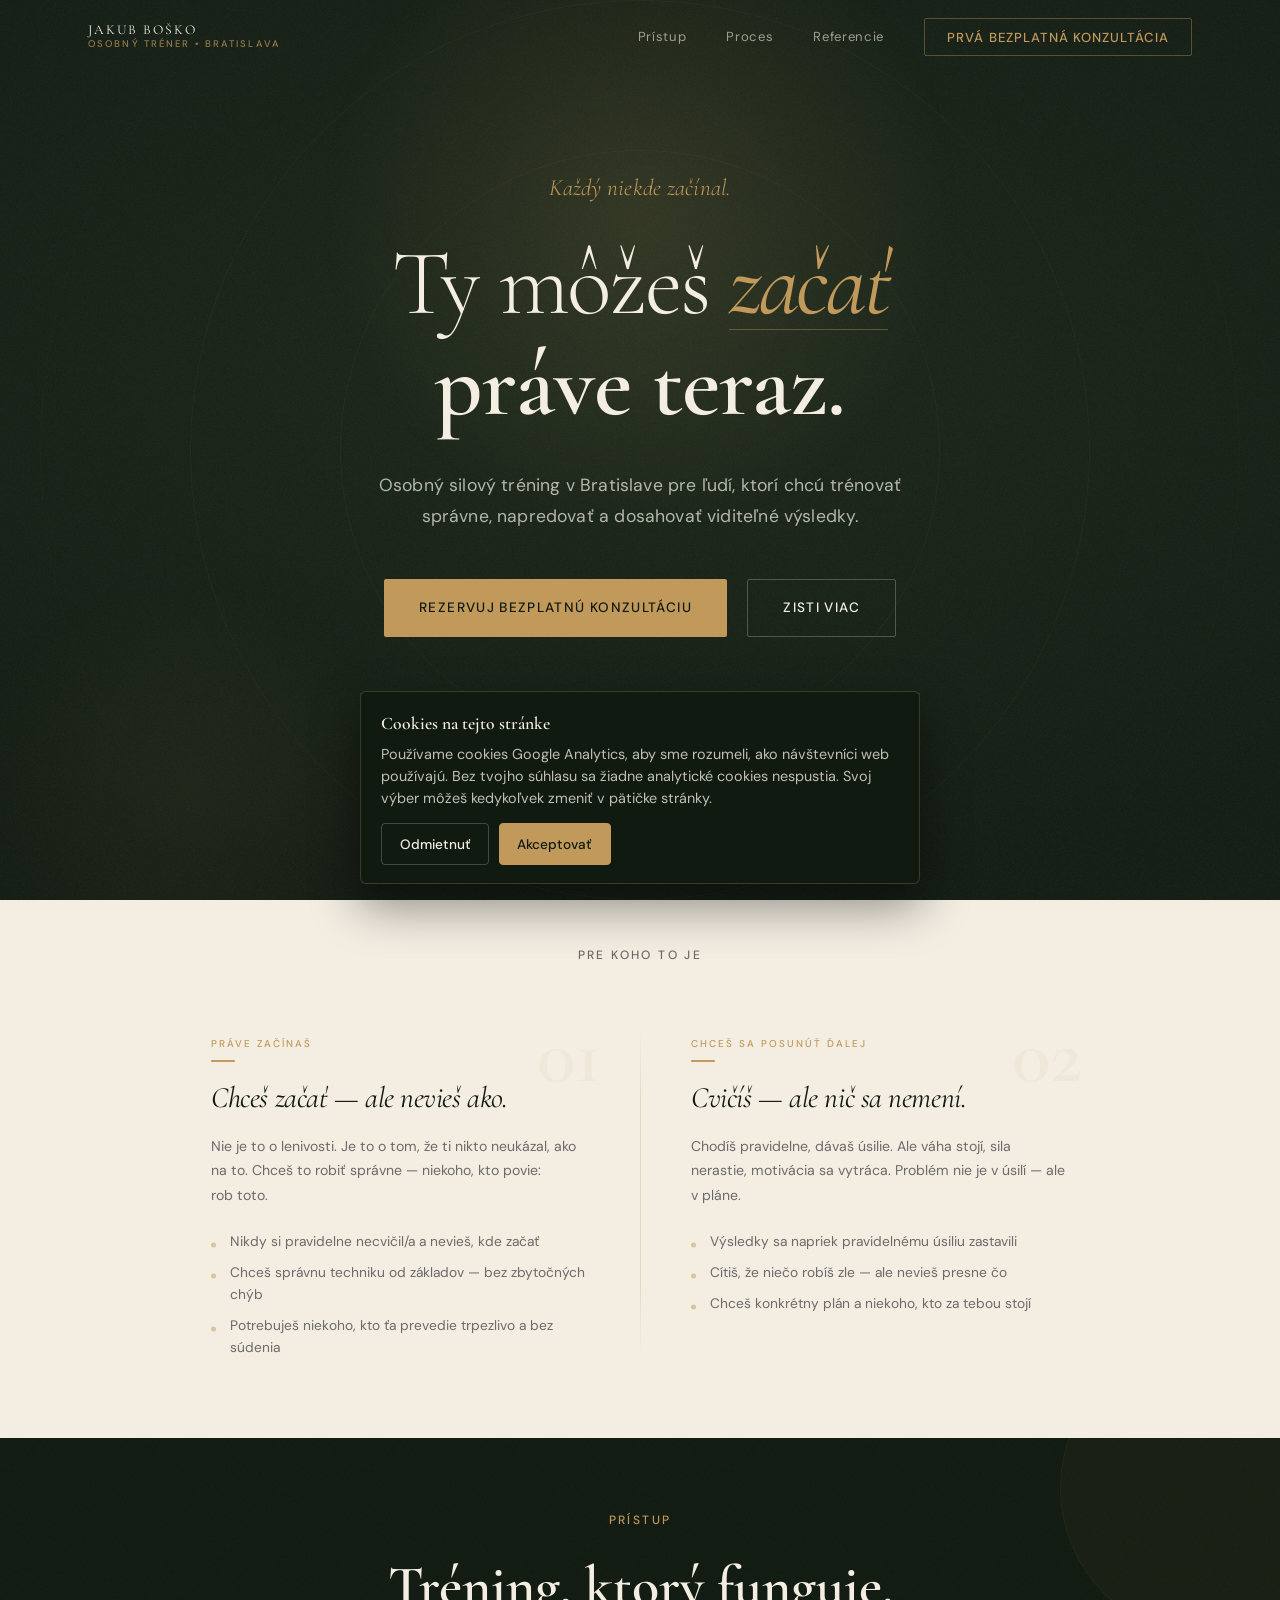
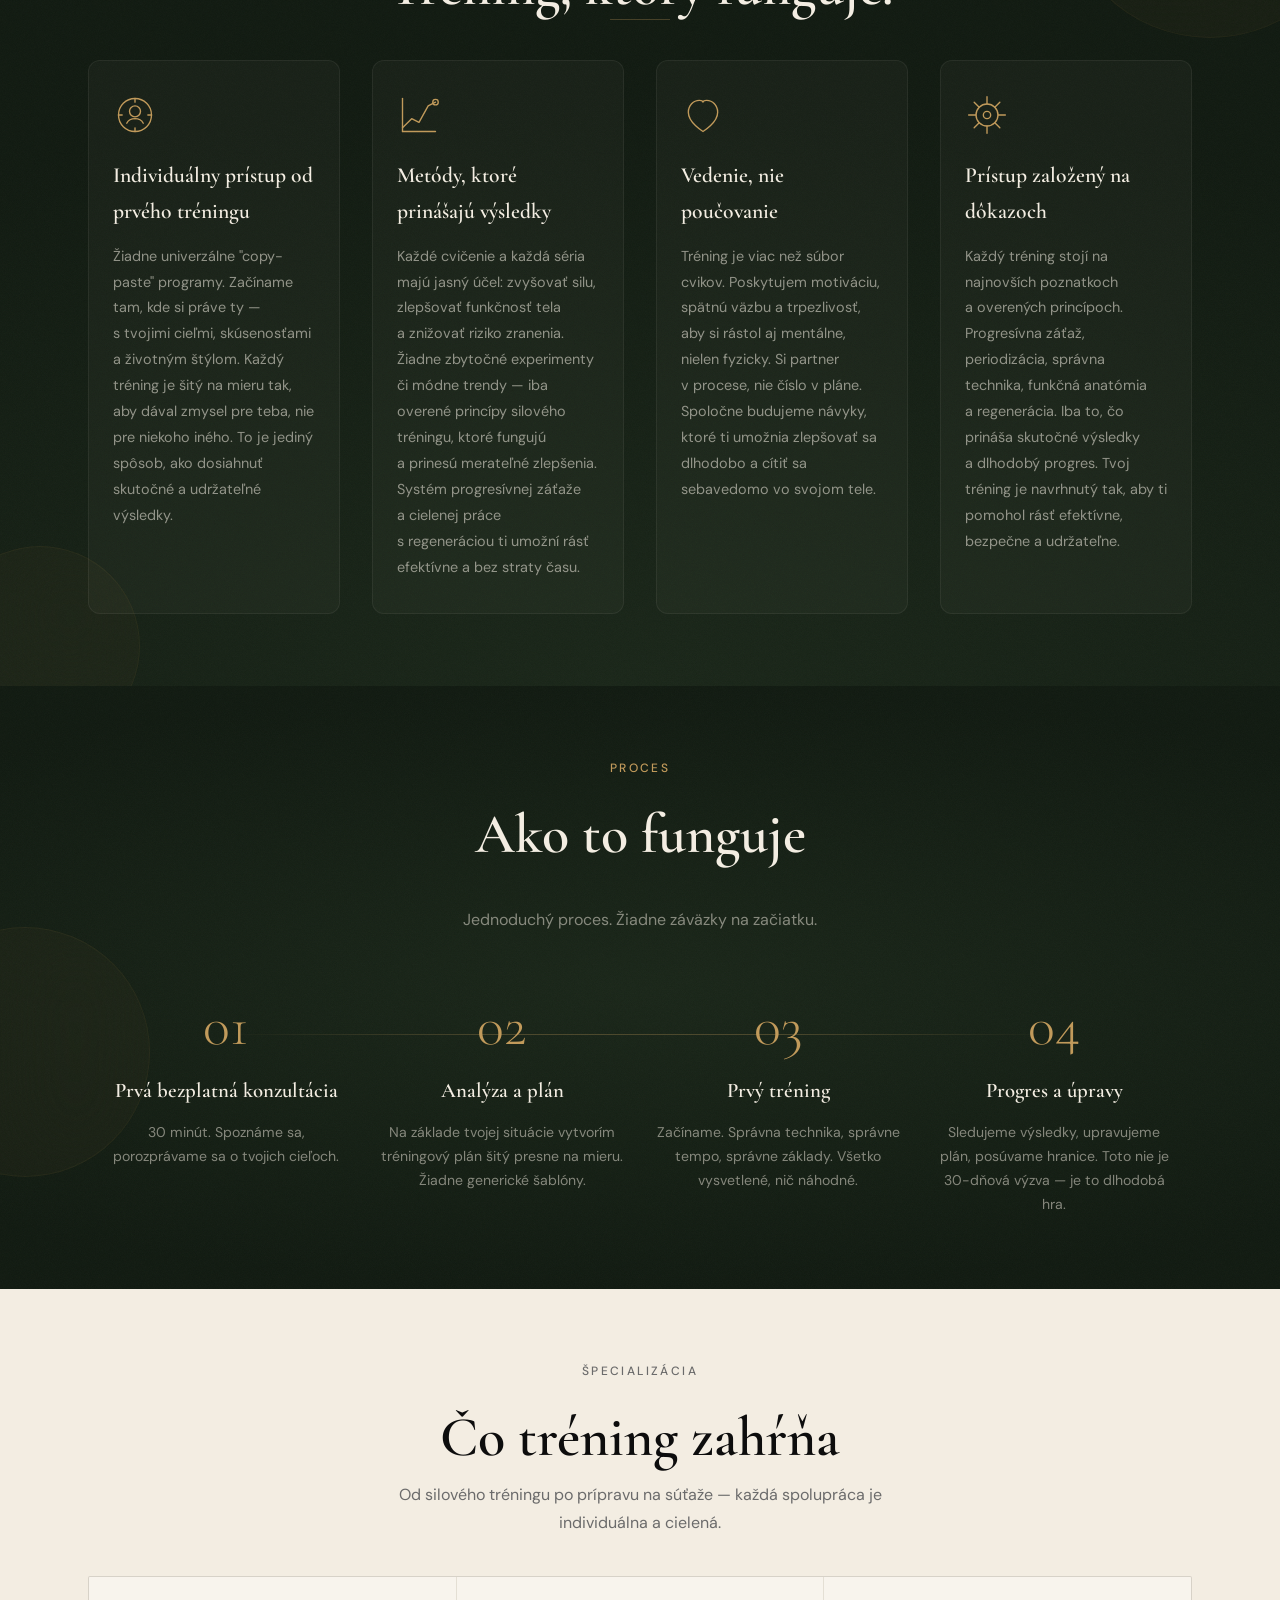
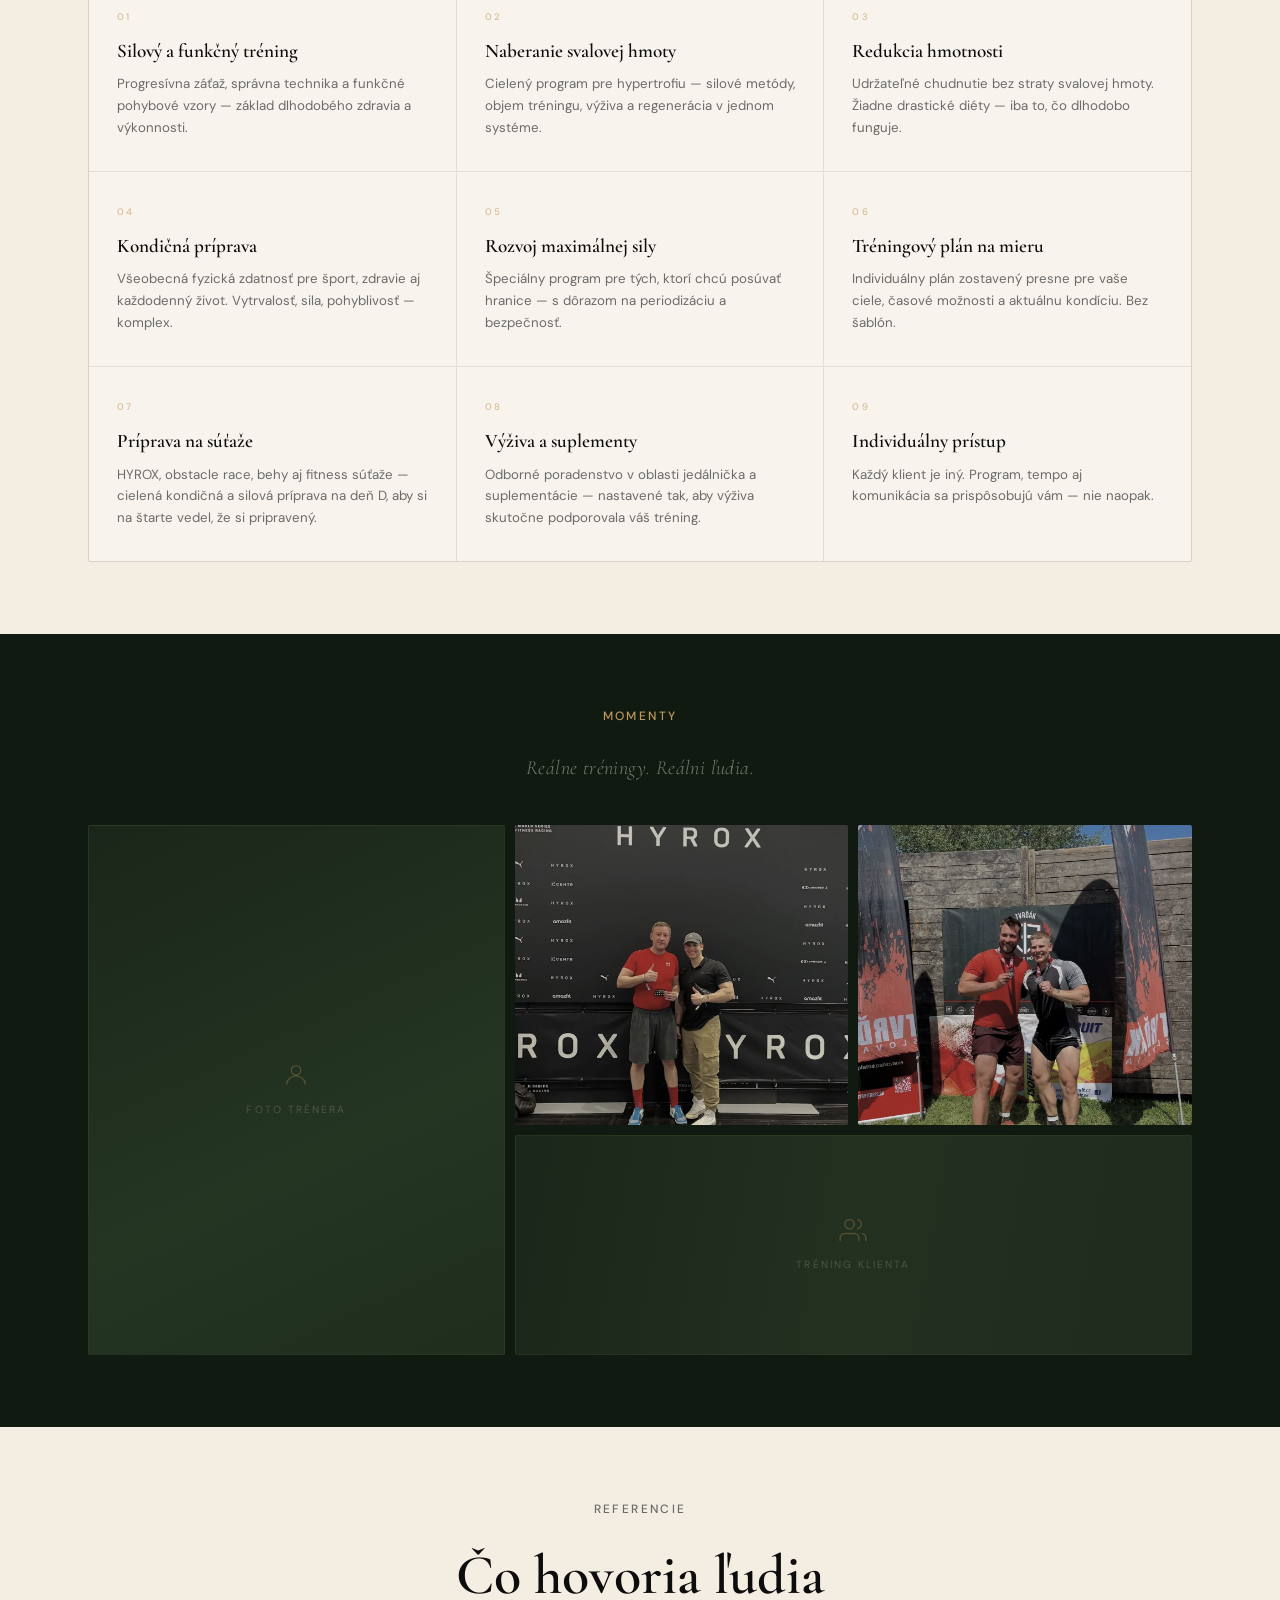
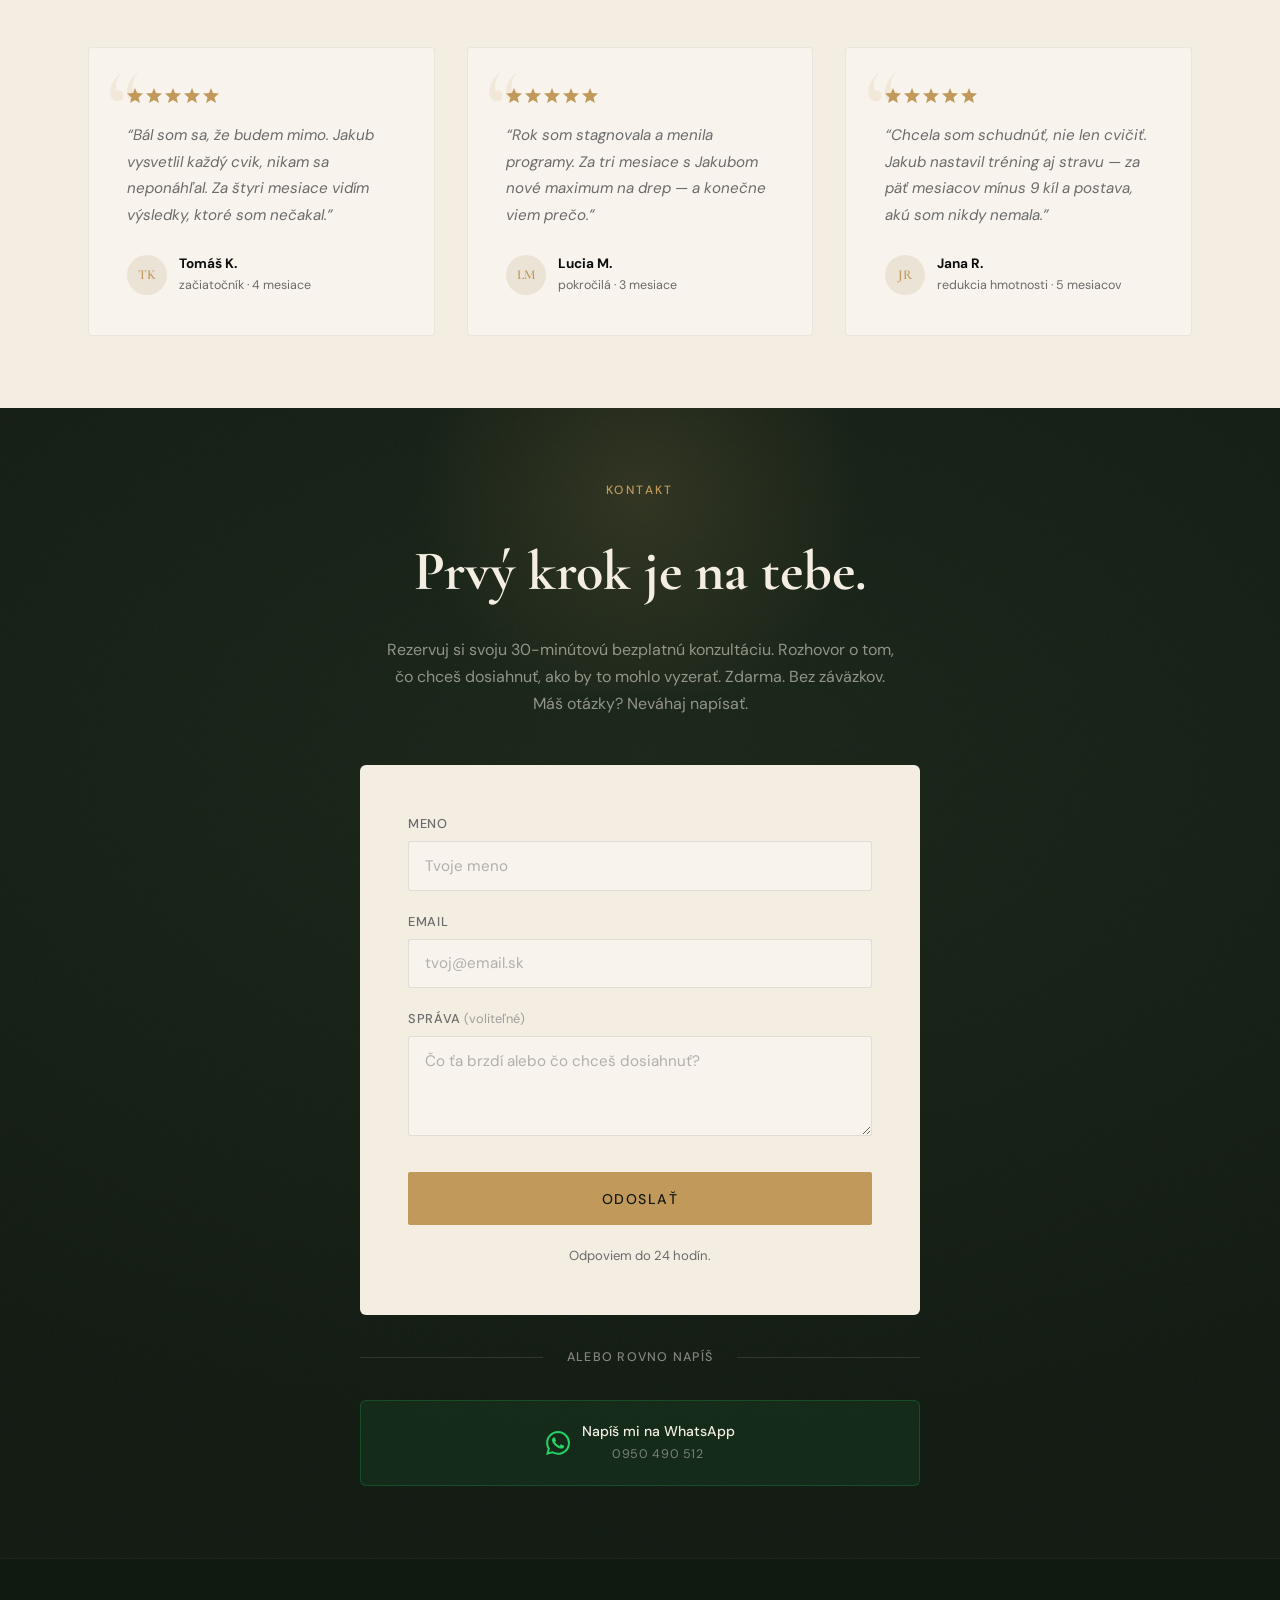
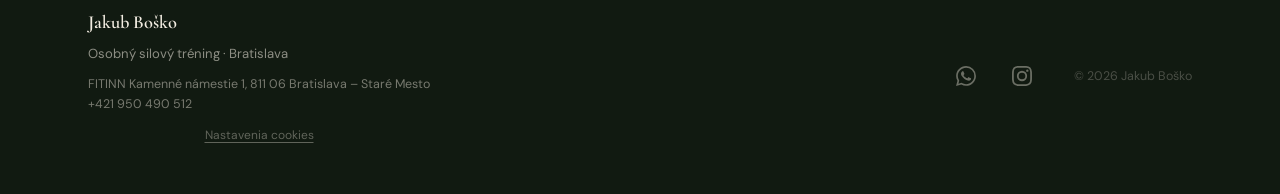
==== commit 266eec35: "GDPR consent, schema konzistencia a SEO audit fixy - Cookie consent banner + Google Consent Mode v2 " ====
--- a/index.html
+++ b/index.html
@@ -3,13 +3,25 @@
 <head>
   <meta charset="UTF-8">
 
-  <!-- Google tag (gtag.js) -->
-  <script async src="https://www.googletagmanager.com/gtag/js?id=G-PN215FZCHQ"></script>
+  <!-- ★ Google Consent Mode v2 — default DENIED, kým používateľ nedá súhlas (GDPR/ePrivacy) -->
   <script>
     window.dataLayer = window.dataLayer || [];
     function gtag(){dataLayer.push(arguments);}
+    gtag('consent', 'default', {
+      'ad_storage': 'denied',
+      'ad_user_data': 'denied',
+      'ad_personalization': 'denied',
+      'analytics_storage': 'denied',
+      'functionality_storage': 'granted',
+      'security_storage': 'granted',
+      'wait_for_update': 500
+    });
+  </script>
+  <!-- Google tag (gtag.js) — spúšťa sa iba s platným súhlasom (Consent Mode) -->
+  <script async src="https://www.googletagmanager.com/gtag/js?id=G-PN215FZCHQ"></script>
+  <script>
     gtag('js', new Date());
-    gtag('config', 'G-PN215FZCHQ');
+    gtag('config', 'G-PN215FZCHQ', { 'anonymize_ip': true });
   </script>
 
   <meta name="viewport" content="width=device-width, initial-scale=1.0">
@@ -22,8 +34,7 @@
 
   <!-- ★ SEO: Primary meta -->
   <title>Osobný tréner Bratislava | Jakub Boško — Silový tréning na mieru</title>
-  <meta name="description" content="Osobný tréner v Bratislave (Staré Mesto, FITINN Kamenné nám.) — individuálny silový tréning na mieru pre začiatočníkov aj pokročilých. English speaking. Prvá konzultácia zdarma. WhatsApp: 0950 490 512.">
-  <meta name="keywords" content="tréner, tréner Bratislava, osobný tréner, osobný tréner Bratislava, osobný tréner Staré Mesto, tréner Staré Mesto, silový tréner Bratislava, silový tréning Bratislava, fitness tréner Bratislava, kondičný tréner Bratislava, personálny tréner Bratislava, súkromný tréner Bratislava, funkčný tréning Bratislava, kondičná príprava Bratislava, naberanie svalovej hmoty Bratislava, redukcia hmotnosti tréner Bratislava, chudnutie tréner Bratislava, rozvoj maximálnej sily, tréningový plán na mieru, tréner pre začiatočníkov Bratislava, tréner pre ženy Bratislava, tréner v mojom okolí, najlepší tréner Bratislava, osobný tréner cena Bratislava, Jakub Boško, FITINN Kamenné námestie, personal trainer Bratislava, personal trainer near me, personal trainer Old Town Bratislava, English speaking personal trainer Bratislava, strength coach Bratislava, fitness trainer Bratislava, gym trainer Bratislava">
+  <meta name="description" content="Osobný tréner Bratislava (FITINN Kamenné nám., Staré Mesto) — silový tréning na mieru pre začiatočníkov aj pokročilých. English speaking. Prvá konzultácia zdarma.">
   <meta name="author" content="Jakub Boško">
   <meta name="robots" content="index, follow, max-snippet:-1, max-image-preview:large, max-video-preview:-1">
 
@@ -48,8 +59,6 @@
   <meta property="og:description" content="Individuálny silový tréning v Bratislave (FITINN Kamenné nám., Staré Mesto) pre začiatočníkov aj pokročilých. English speaking. Prvá konzultácia zdarma.">
   <meta property="og:site_name" content="Jakub Boško — Osobný tréner Bratislava">
   <meta property="og:url" content="https://www.trenerbratislava.sk/">
-  <meta property="og:locality" content="Bratislava – Staré Mesto">
-  <meta property="og:country-name" content="Slovakia">
   <meta property="og:image" content="https://www.trenerbratislava.sk/images/og-image.jpg">
   <meta property="og:image:secure_url" content="https://www.trenerbratislava.sk/images/og-image.jpg">
   <meta property="og:image:type" content="image/jpeg">
@@ -103,7 +112,7 @@
         "about": { "@id": "https://www.trenerbratislava.sk/#business" },
         "author": { "@id": "https://www.trenerbratislava.sk/#trainer" },
         "datePublished": "2026-03-20",
-        "dateModified": "2026-04-15",
+        "dateModified": "2026-04-23",
         "primaryImageOfPage": {
           "@type": "ImageObject",
           "url": "https://www.trenerbratislava.sk/images/og-image.jpg",
@@ -156,7 +165,7 @@
         "address": {
           "@type": "PostalAddress",
           "streetAddress": "Kamenné námestie 1",
-          "postalCode": "81106",
+          "postalCode": "811 06",
           "addressLocality": "Bratislava – Staré Mesto",
           "addressCountry": "SK",
           "addressRegion": "Bratislavský kraj"
@@ -167,7 +176,7 @@
           "address": {
             "@type": "PostalAddress",
             "streetAddress": "Kamenné námestie 1",
-            "postalCode": "81106",
+            "postalCode": "811 06",
             "addressLocality": "Bratislava – Staré Mesto",
             "addressCountry": "SK"
           }
@@ -177,7 +186,7 @@
           "latitude": "48.144300",
           "longitude": "17.114100"
         },
-        "hasMap": "https://www.google.com/maps/search/?api=1&query=FITINN+Kamenn%C3%A9+n%C3%A1mestie+Bratislava",
+        "hasMap": "https://share.google/5hYwpJhLHztNqX05v",
         "availableLanguage": ["sk", "en"],
         "openingHoursSpecification": [
           {
@@ -231,6 +240,7 @@
           }
         ],
         "sameAs": [
+          "https://share.google/5hYwpJhLHztNqX05v",
           "https://www.instagram.com/jakupos/"
         ],
         "hasOfferCatalog": {
@@ -347,7 +357,10 @@
           }
         ],
         "knowsLanguage": ["sk", "en"],
-        "sameAs": ["https://www.instagram.com/jakupos/"],
+        "sameAs": [
+          "https://share.google/5hYwpJhLHztNqX05v",
+          "https://www.instagram.com/jakupos/"
+        ],
         "knowsAbout": [
           "silový tréning", "kondičná príprava", "fyziológia športu", "periodizácia",
           "progresívna záťaž", "korekcia techniky", "strength training",
@@ -2506,6 +2519,42 @@
       color: rgba(243, 237, 226, 0.55);
     }
 
+    .footer__nap {
+      font-style: normal;
+      font-size: 0.78rem;
+      line-height: 1.55;
+      color: rgba(243, 237, 226, 0.45);
+      margin-top: 0.35rem;
+    }
+
+    .footer__nap a {
+      color: inherit;
+      text-decoration: none;
+      transition: color 0.3s var(--ease-luxury);
+    }
+
+    .footer__nap a:hover {
+      color: var(--color-accent);
+    }
+
+    .footer__cookie-btn {
+      background: none;
+      border: none;
+      padding: 0;
+      margin-top: 0.4rem;
+      font: inherit;
+      font-size: 0.75rem;
+      color: rgba(243, 237, 226, 0.35);
+      cursor: pointer;
+      text-decoration: underline;
+      text-underline-offset: 3px;
+      transition: color 0.3s var(--ease-luxury);
+    }
+
+    .footer__cookie-btn:hover {
+      color: var(--color-accent);
+    }
+
     .footer__right {
       display: flex;
       align-items: center;
@@ -3242,7 +3291,7 @@
             <div class="hero__stat-label">Klientov</div>
           </div>
           <div class="hero__stat">
-            <div class="hero__stat-number">4.9</div>
+            <div class="hero__stat-number">5.0</div>
             <div class="hero__stat-label">Hodnotenie</div>
           </div>
           <div class="hero__stat">
@@ -3265,6 +3314,7 @@
 
           <div class="identify__heading reveal">
             <p class="section-label section-label--dark">Pre koho to je</p>
+            <h2 class="sr-only">Pre koho je osobný tréner v Bratislave</h2>
           </div>
 
           <div class="identify__groups">
@@ -3512,6 +3562,7 @@
 
         <div class="gallery__header reveal">
           <p class="section-label section-label--light">Momenty</p>
+          <h2 class="sr-only">Fotogaléria — tréningy a klienti v Bratislave</h2>
           <p class="gallery__intro">Reálne tréningy. Reálni ľudia.</p>
         </div>
 
@@ -3735,6 +3786,11 @@
         <div class="footer__brand">
           <span class="footer__name">Jakub Boško</span>
           <span class="footer__tagline">Osobný silový tréning &middot; Bratislava</span>
+          <address class="footer__nap">
+            FITINN Kamenné námestie 1, 811 06 Bratislava – Staré Mesto<br>
+            <a href="tel:+421950490512">+421 950 490 512</a>
+          </address>
+          <button type="button" class="footer__cookie-btn" data-cookie-settings aria-label="Otvoriť nastavenia cookies">Nastavenia cookies</button>
         </div>
 
         <div class="footer__right">
@@ -4157,6 +4213,8 @@
     })();
   </script>
 
+  <!-- Cookie consent (GDPR) + Google Consent Mode bridge — spoločný pre celý web -->
+  <script src="/cookie-consent.js" defer></script>
 
 </body>
 </html>
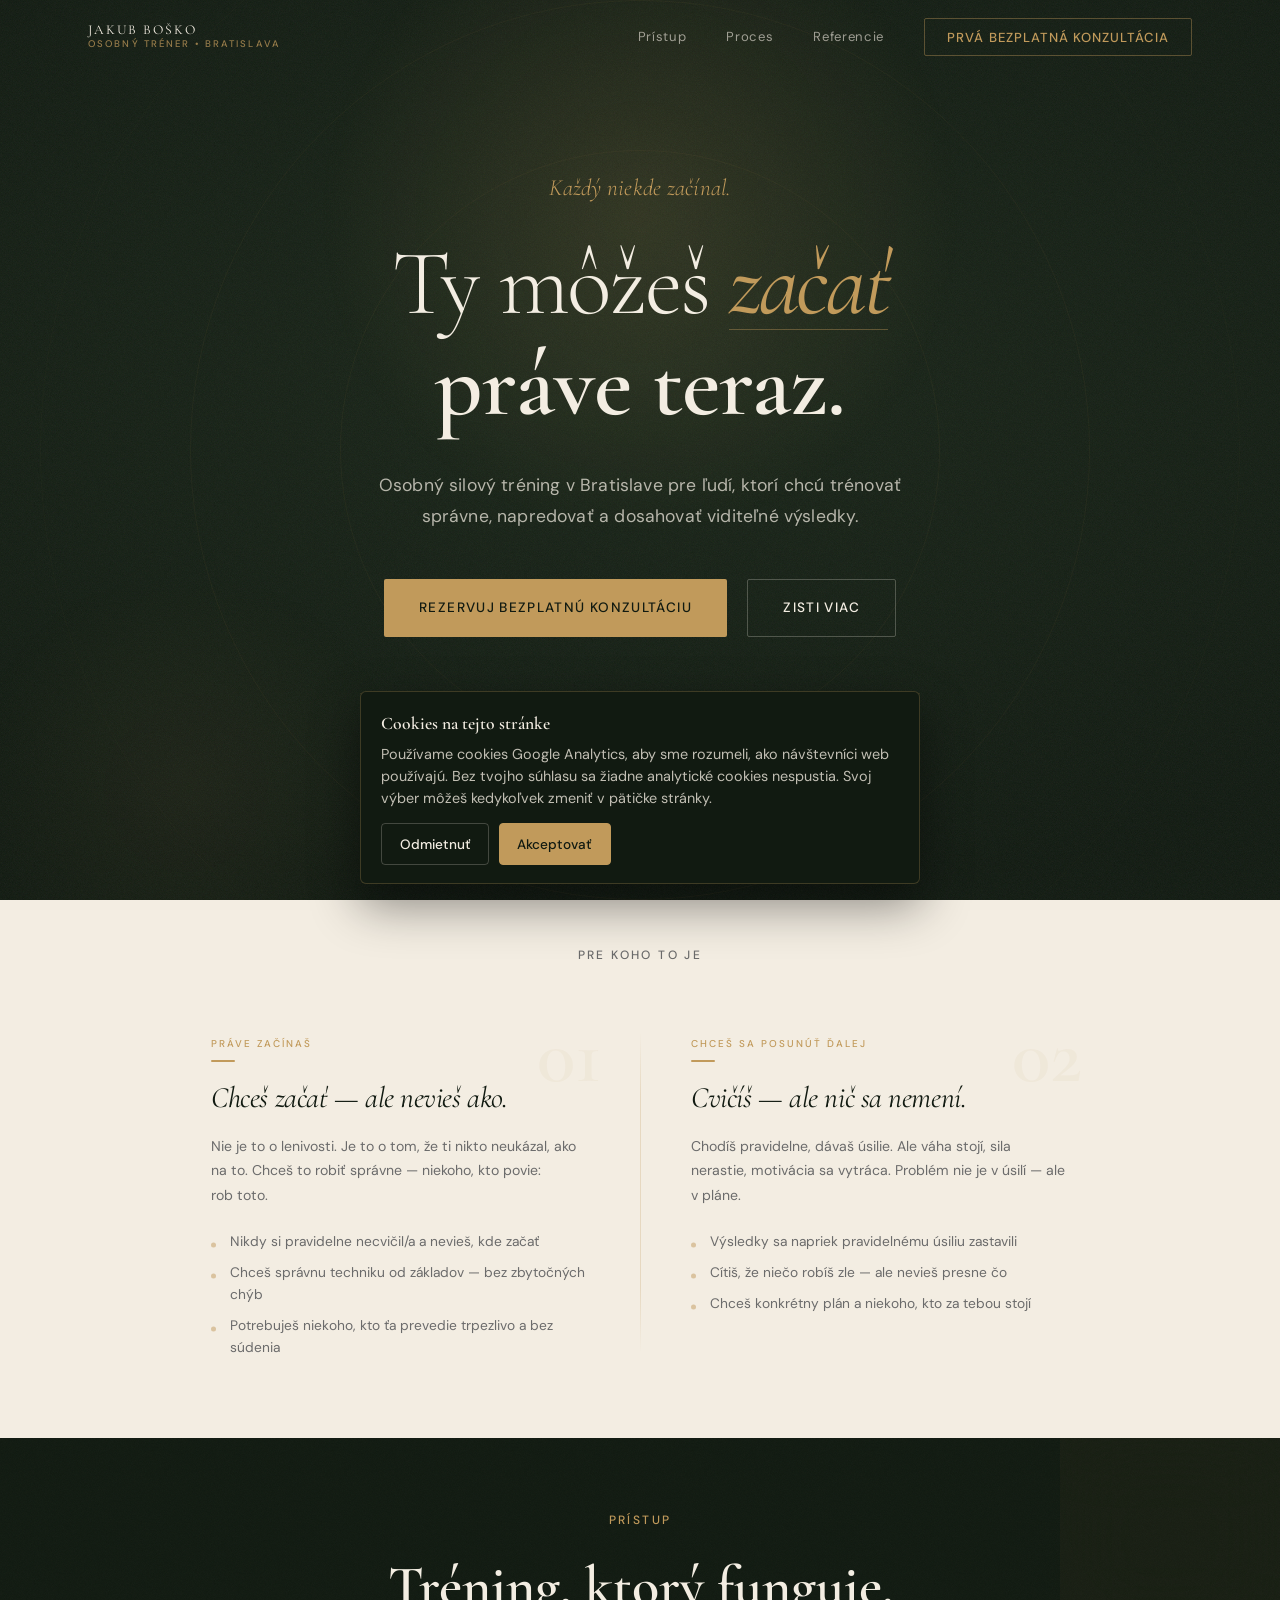
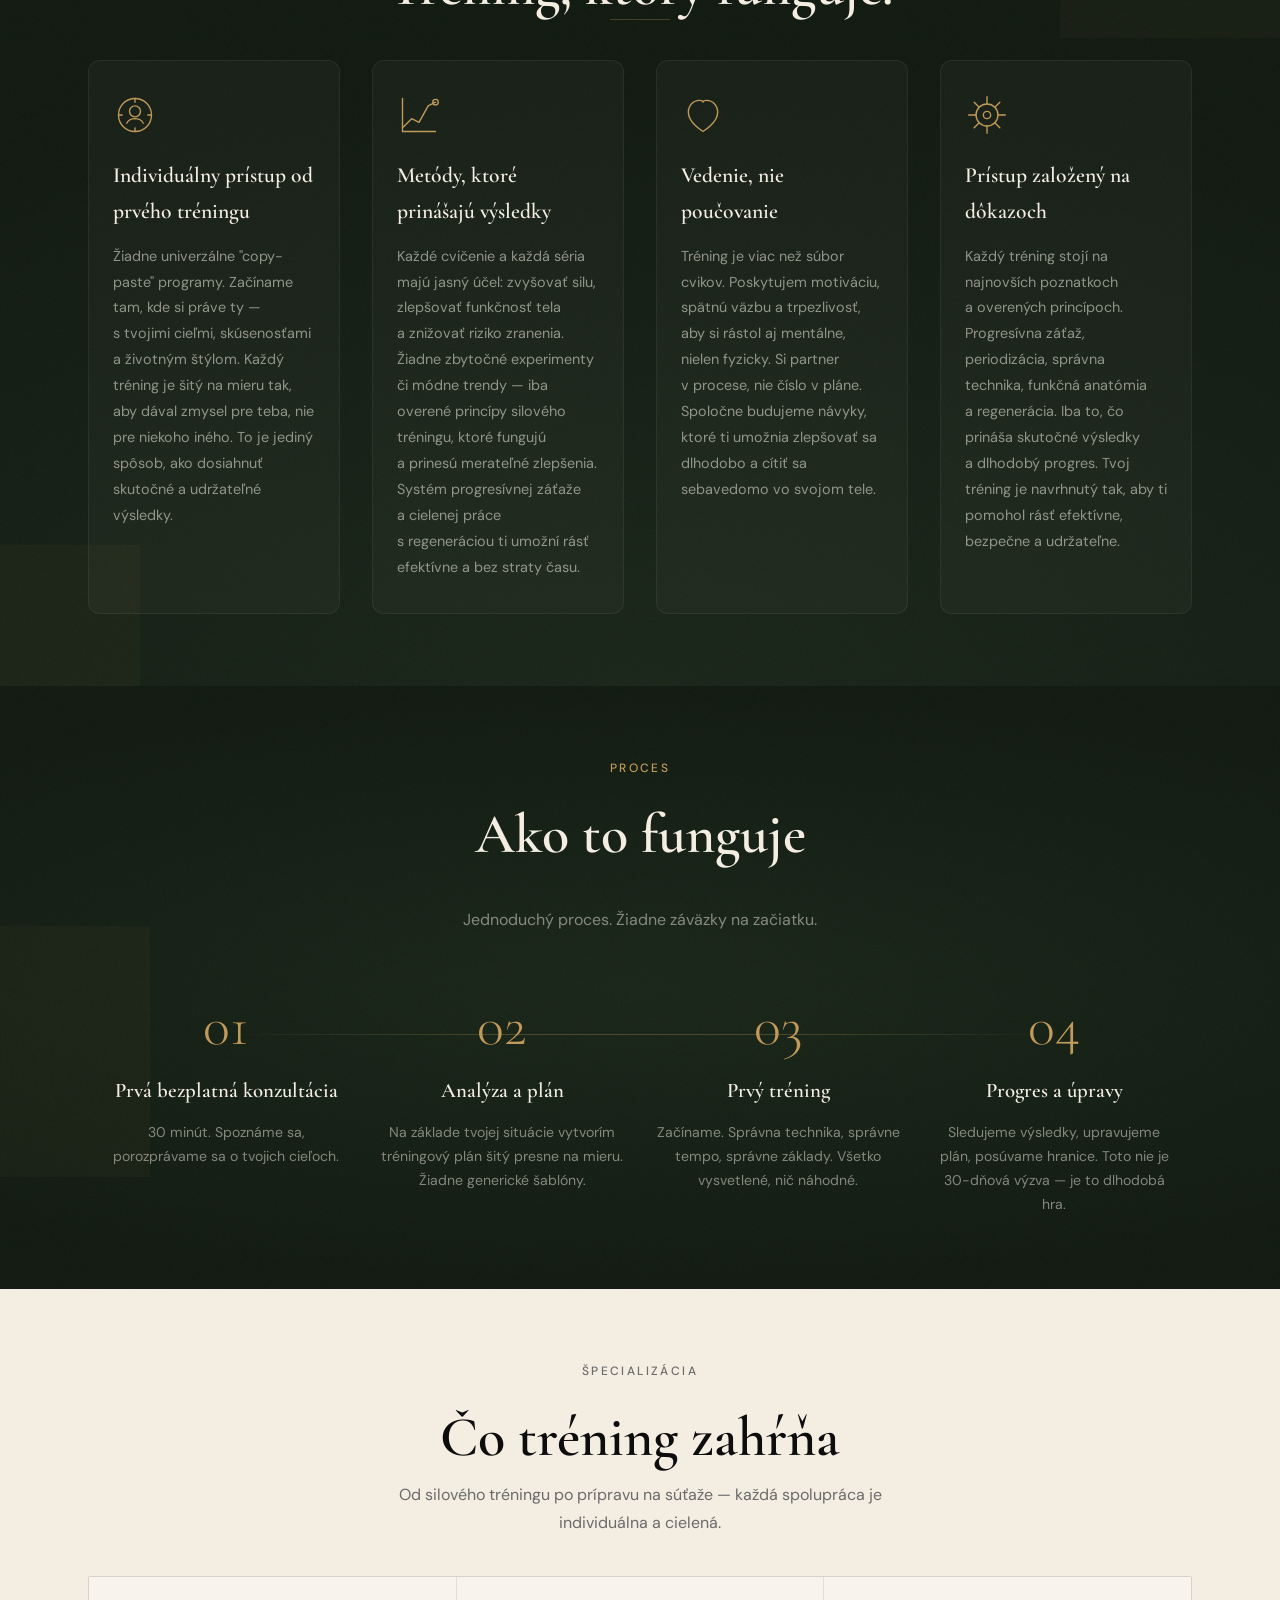
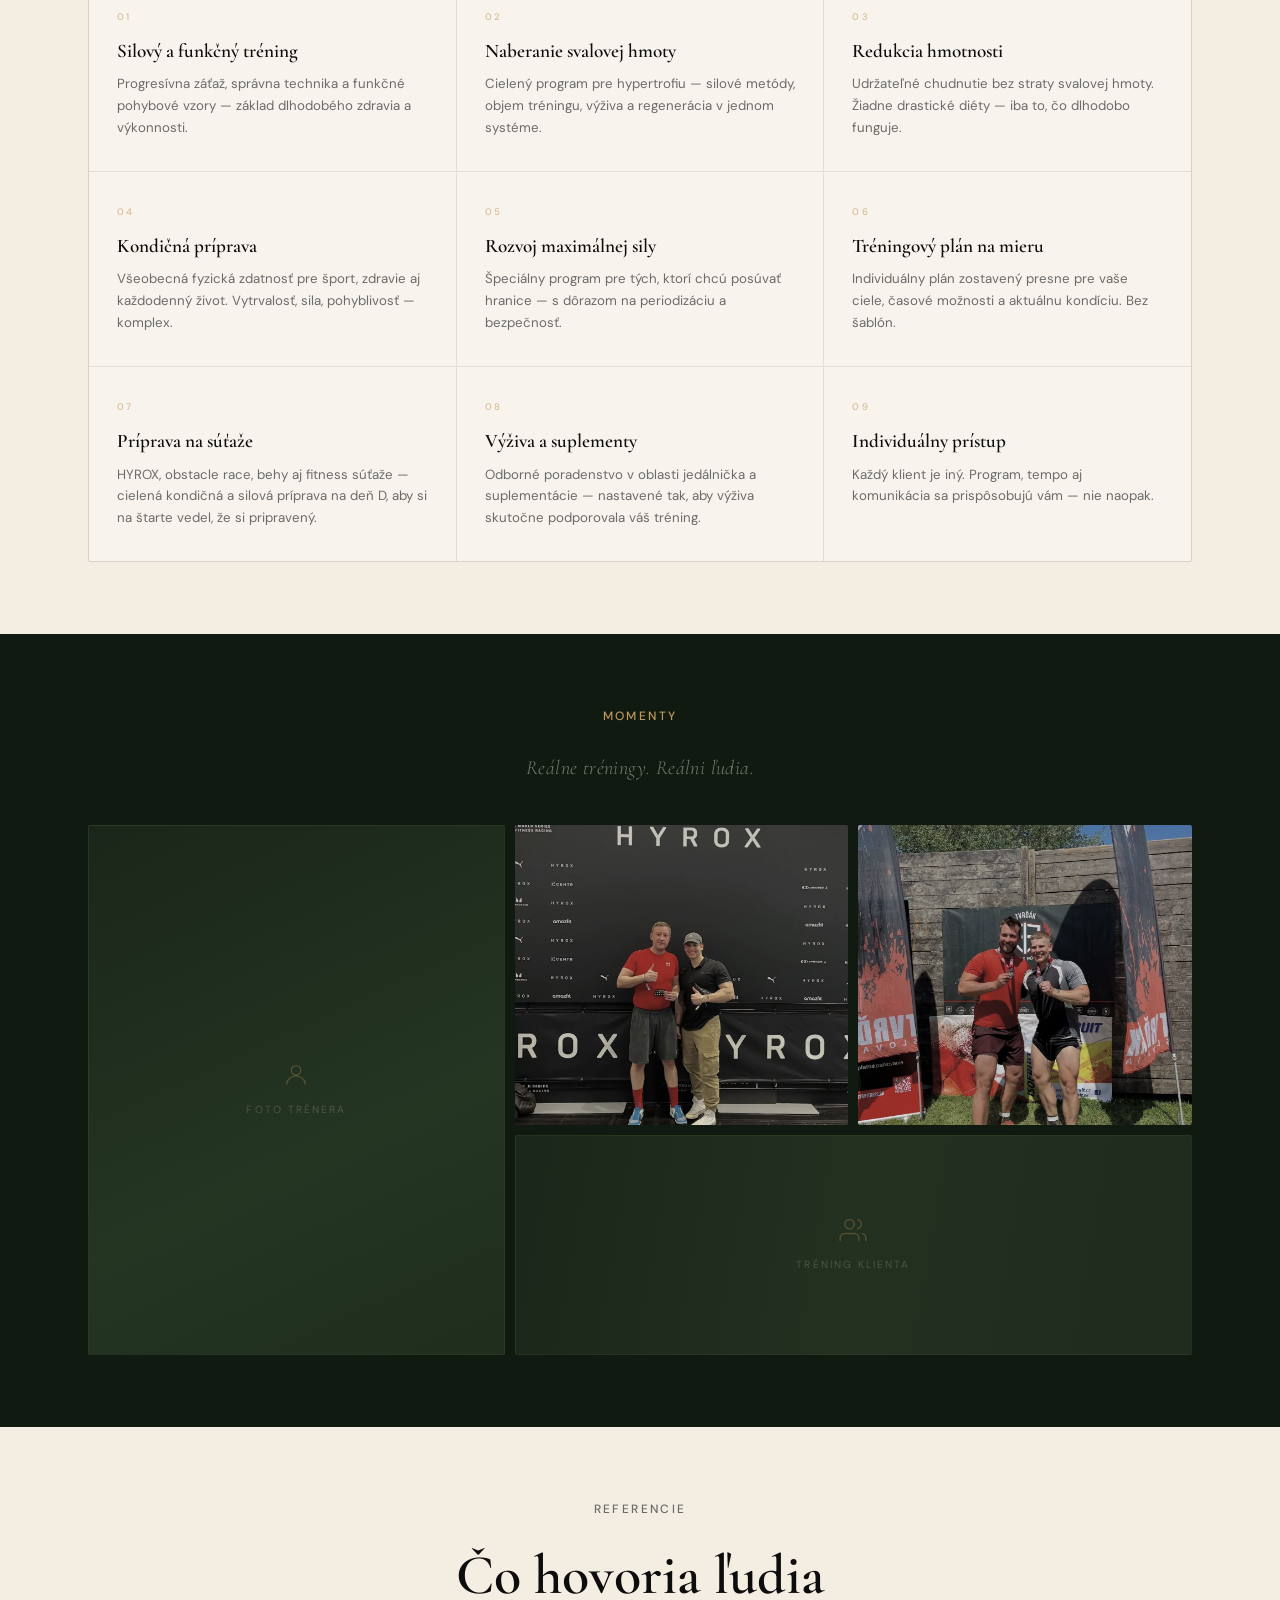
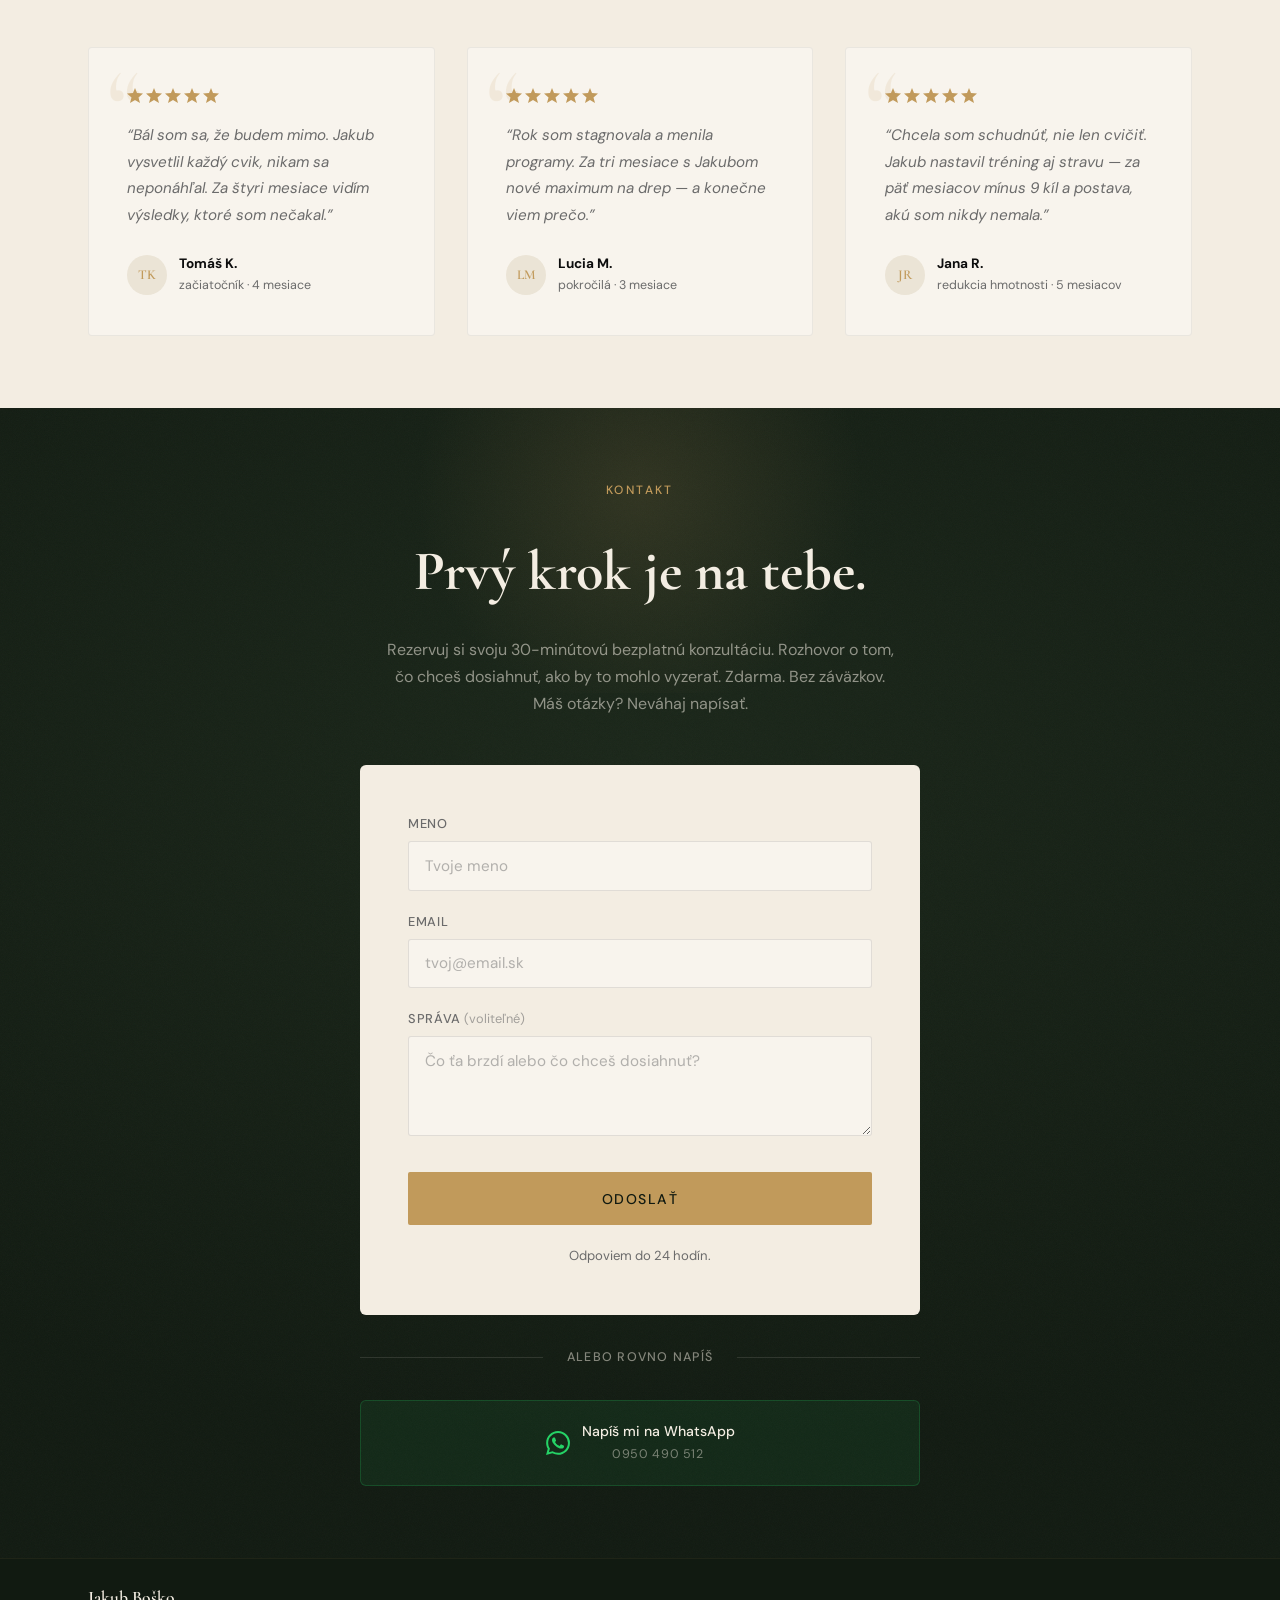
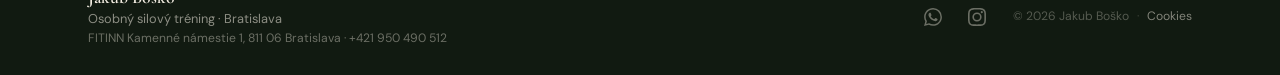
==== commit eb1504bf: "Kompaktnejšia pätička, cookies integrované pri copyrighte - Zmenšený padding (3rem → 1.75rem, blog 2" ====
--- a/index.html
+++ b/index.html
@@ -2487,44 +2487,43 @@
        ======================================== */
     .footer {
       background-color: var(--color-deep);
-      padding: 3rem 0;
+      padding: 1.75rem 0;
       border-top: 1px solid rgba(193, 154, 91, 0.08);
     }
-
 
     .footer__inner {
       display: flex;
       align-items: center;
       justify-content: space-between;
       flex-wrap: wrap;
-      gap: 1.5rem;
+      gap: 1rem 1.5rem;
     }
 
     .footer__brand {
       display: flex;
       flex-direction: column;
-      gap: 0.3rem;
-    }
-
+      gap: 0.2rem;
+    }
 
     .footer__name {
       font-family: var(--font-serif);
-      font-size: 1.15rem;
+      font-size: 1.1rem;
       font-weight: 600;
       color: var(--color-text-light);
+      line-height: 1.2;
     }
 
     .footer__tagline {
-      font-size: 0.82rem;
+      font-size: 0.8rem;
       color: rgba(243, 237, 226, 0.55);
+      line-height: 1.3;
     }
 
     .footer__nap {
       font-style: normal;
-      font-size: 0.78rem;
-      line-height: 1.55;
-      color: rgba(243, 237, 226, 0.45);
-      margin-top: 0.35rem;
+      font-size: 0.76rem;
+      color: rgba(243, 237, 226, 0.4);
+      line-height: 1.3;
     }
 
     .footer__nap a {
@@ -2537,33 +2536,15 @@
       color: var(--color-accent);
     }
 
-    .footer__cookie-btn {
-      background: none;
-      border: none;
-      padding: 0;
-      margin-top: 0.4rem;
-      font: inherit;
-      font-size: 0.75rem;
-      color: rgba(243, 237, 226, 0.35);
-      cursor: pointer;
-      text-decoration: underline;
-      text-underline-offset: 3px;
-      transition: color 0.3s var(--ease-luxury);
-    }
-
-    .footer__cookie-btn:hover {
-      color: var(--color-accent);
-    }
-
     .footer__right {
       display: flex;
       align-items: center;
-      gap: 2rem;
+      gap: 1.25rem;
     }
 
     .footer__socials {
       display: flex;
-      gap: 1rem;
+      gap: 0.75rem;
     }
 
     .footer__social-link {
@@ -2572,8 +2553,8 @@
       display: flex;
       align-items: center;
       justify-content: center;
-      width: 40px;
-      height: 40px;
+      width: 32px;
+      height: 32px;
     }
 
     .footer__social-link:hover {
@@ -2581,24 +2562,56 @@
     }
 
     .footer__social-link svg {
-      width: 20px;
-      height: 20px;
+      width: 18px;
+      height: 18px;
       fill: currentColor;
     }
 
+    .footer__meta {
+      display: inline-flex;
+      align-items: center;
+      gap: 0.5rem;
+      font-size: 0.76rem;
+      color: rgba(243, 237, 226, 0.3);
+      line-height: 1;
+    }
+
     .footer__copy {
-      font-size: 0.78rem;
-      color: rgba(243, 237, 226, 0.25);
+      color: inherit;
+    }
+
+    .footer__sep {
+      color: rgba(243, 237, 226, 0.2);
+    }
+
+    .footer__cookie-btn {
+      background: none;
+      border: none;
+      padding: 0;
+      font: inherit;
+      color: rgba(243, 237, 226, 0.5);
+      cursor: pointer;
+      transition: color 0.3s var(--ease-luxury);
+    }
+
+    .footer__cookie-btn:hover,
+    .footer__cookie-btn:focus-visible {
+      color: var(--color-accent);
+      outline: none;
     }
 
     @media (max-width: 600px) {
+      .footer {
+        padding: 1.5rem 0;
+      }
       .footer__inner {
         flex-direction: column;
         text-align: center;
+        gap: 0.9rem;
       }
       .footer__right {
         flex-direction: column;
-        gap: 1rem;
+        gap: 0.75rem;
       }
     }
 
@@ -3787,10 +3800,8 @@
           <span class="footer__name">Jakub Boško</span>
           <span class="footer__tagline">Osobný silový tréning &middot; Bratislava</span>
           <address class="footer__nap">
-            FITINN Kamenné námestie 1, 811 06 Bratislava – Staré Mesto<br>
-            <a href="tel:+421950490512">+421 950 490 512</a>
+            FITINN Kamenné námestie 1, 811 06 Bratislava &middot; <a href="tel:+421950490512">+421 950 490 512</a>
           </address>
-          <button type="button" class="footer__cookie-btn" data-cookie-settings aria-label="Otvoriť nastavenia cookies">Nastavenia cookies</button>
         </div>
 
         <div class="footer__right">
@@ -3802,7 +3813,11 @@
               <svg viewBox="0 0 24 24" aria-hidden="true" focusable="false"><path d="M12 2.163c3.204 0 3.584.012 4.85.07 3.252.148 4.771 1.691 4.919 4.919.058 1.265.069 1.645.069 4.849 0 3.205-.012 3.584-.069 4.849-.149 3.225-1.664 4.771-4.919 4.919-1.266.058-1.644.07-4.85.07-3.204 0-3.584-.012-4.849-.07-3.26-.149-4.771-1.699-4.919-4.92-.058-1.265-.07-1.644-.07-4.849 0-3.204.013-3.583.07-4.849.149-3.227 1.664-4.771 4.919-4.919 1.266-.057 1.645-.069 4.849-.069zM12 0C8.741 0 8.333.014 7.053.072 2.695.272.273 2.69.073 7.052.014 8.333 0 8.741 0 12c0 3.259.014 3.668.072 4.948.2 4.358 2.618 6.78 6.98 6.98C8.333 23.986 8.741 24 12 24c3.259 0 3.668-.014 4.948-.072 4.354-.2 6.782-2.618 6.979-6.98.059-1.28.073-1.689.073-4.948 0-3.259-.014-3.667-.072-4.947-.196-4.354-2.617-6.78-6.979-6.98C15.668.014 15.259 0 12 0zm0 5.838a6.162 6.162 0 100 12.324 6.162 6.162 0 000-12.324zM12 16a4 4 0 110-8 4 4 0 010 8zm6.406-11.845a1.44 1.44 0 100 2.881 1.44 1.44 0 000-2.881z"/></svg>
             </a>
           </div>
-          <span class="footer__copy">&copy; 2026 Jakub Boško</span>
+          <div class="footer__meta">
+            <span class="footer__copy">&copy; 2026 Jakub Boško</span>
+            <span class="footer__sep" aria-hidden="true">&middot;</span>
+            <button type="button" class="footer__cookie-btn" data-cookie-settings aria-label="Nastavenia cookies">Cookies</button>
+          </div>
         </div>
       </div>
     </div>
